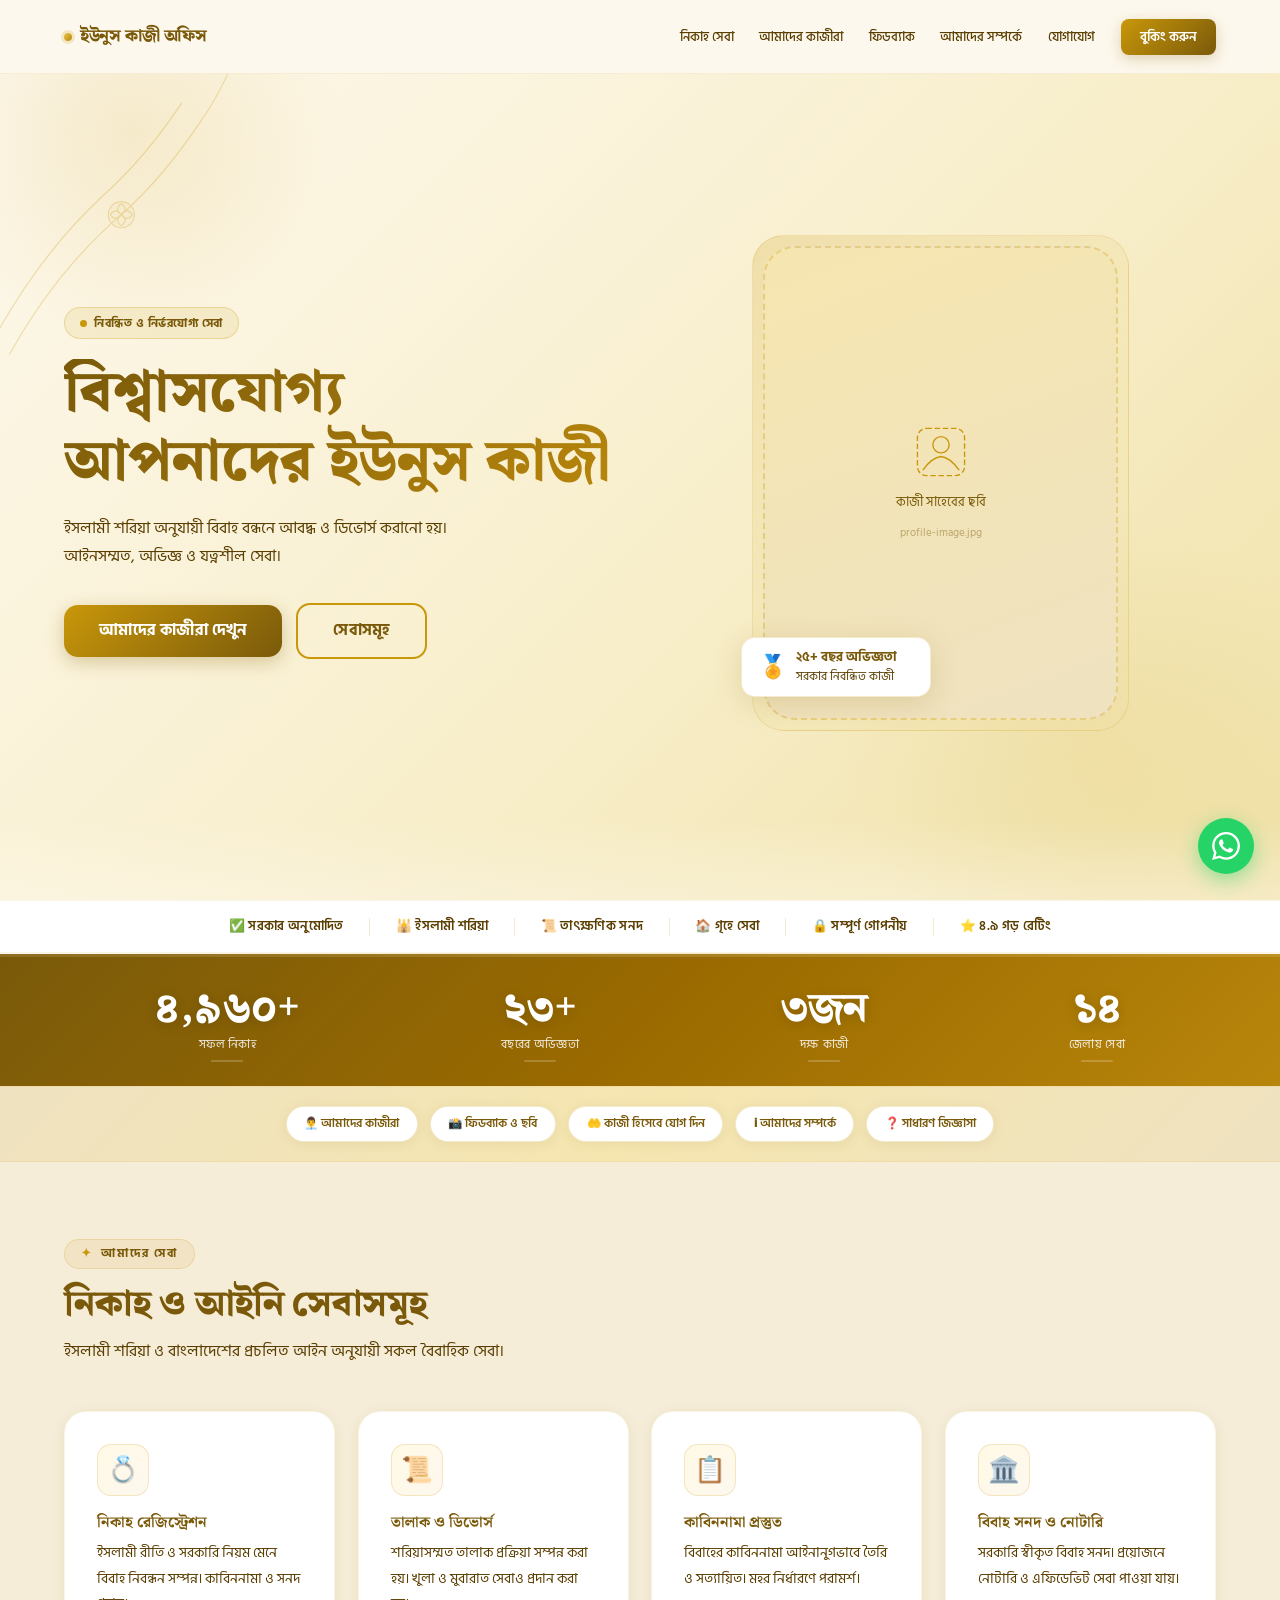
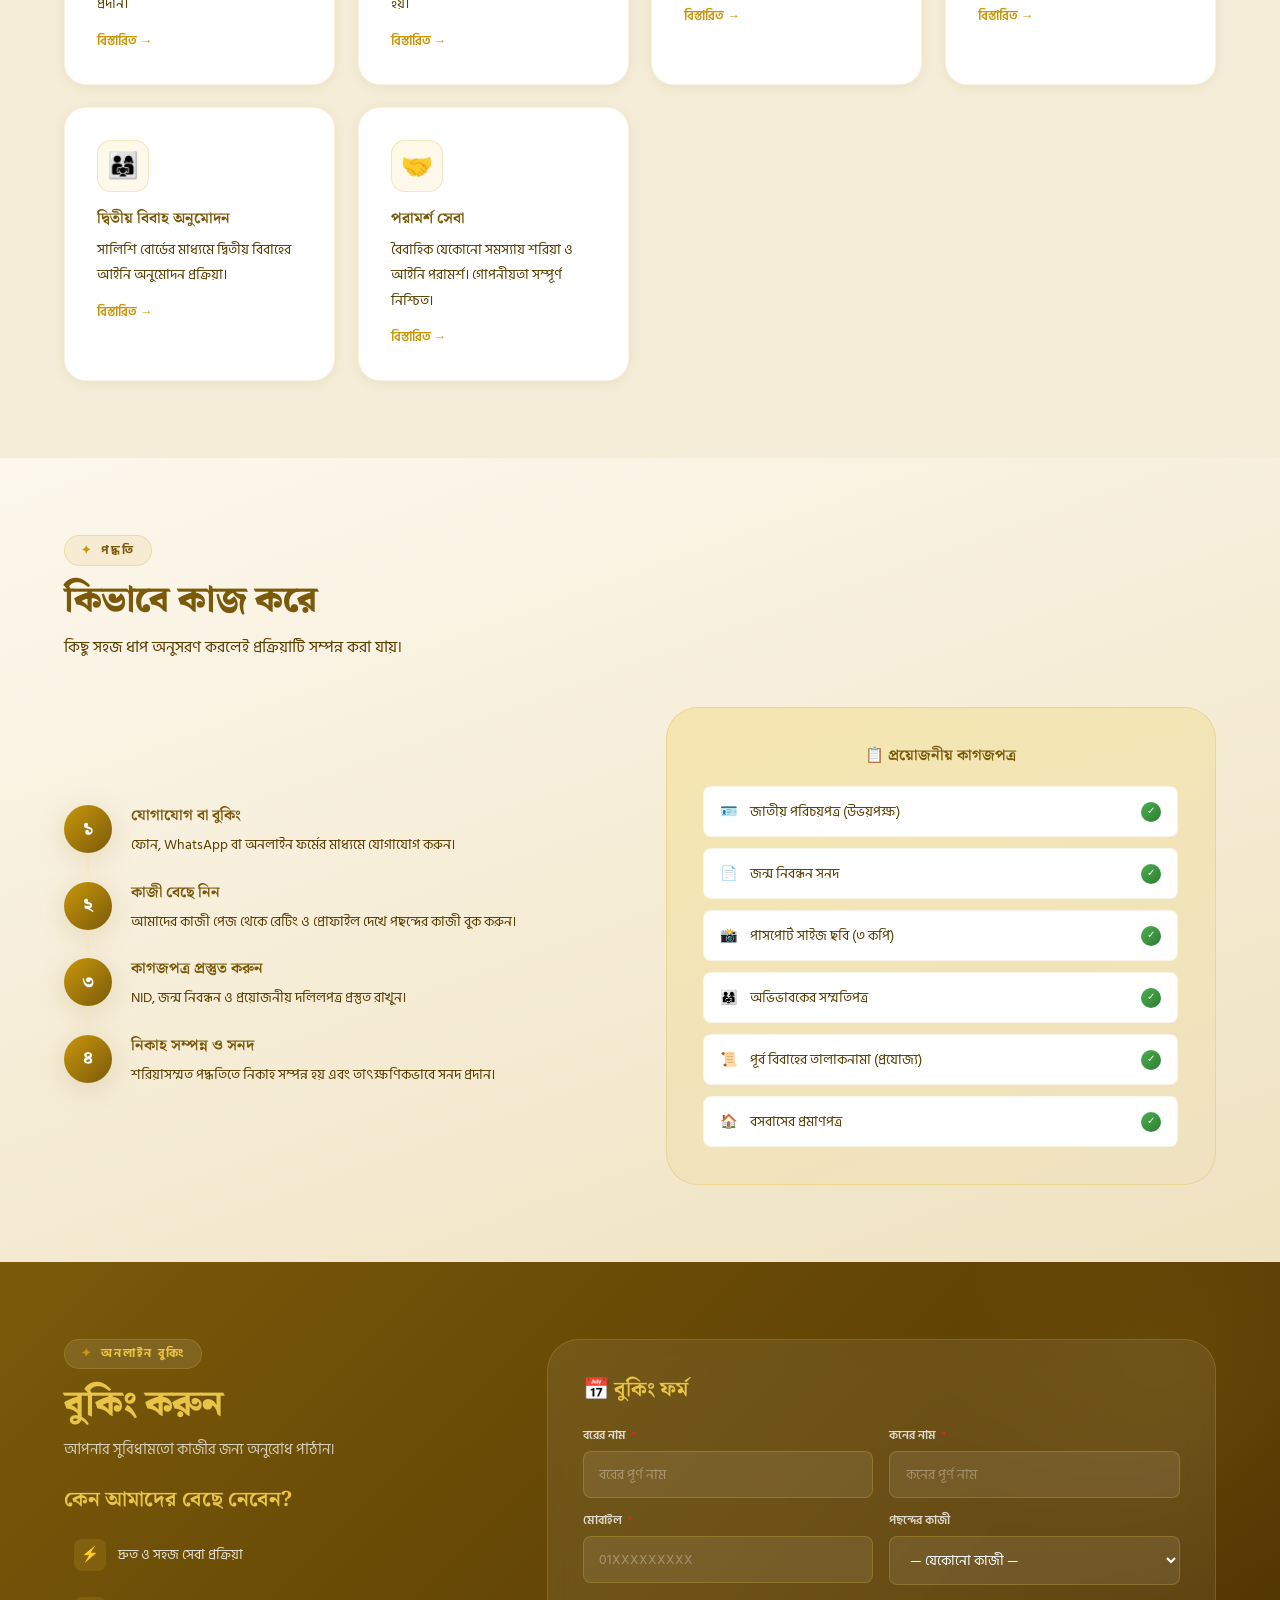
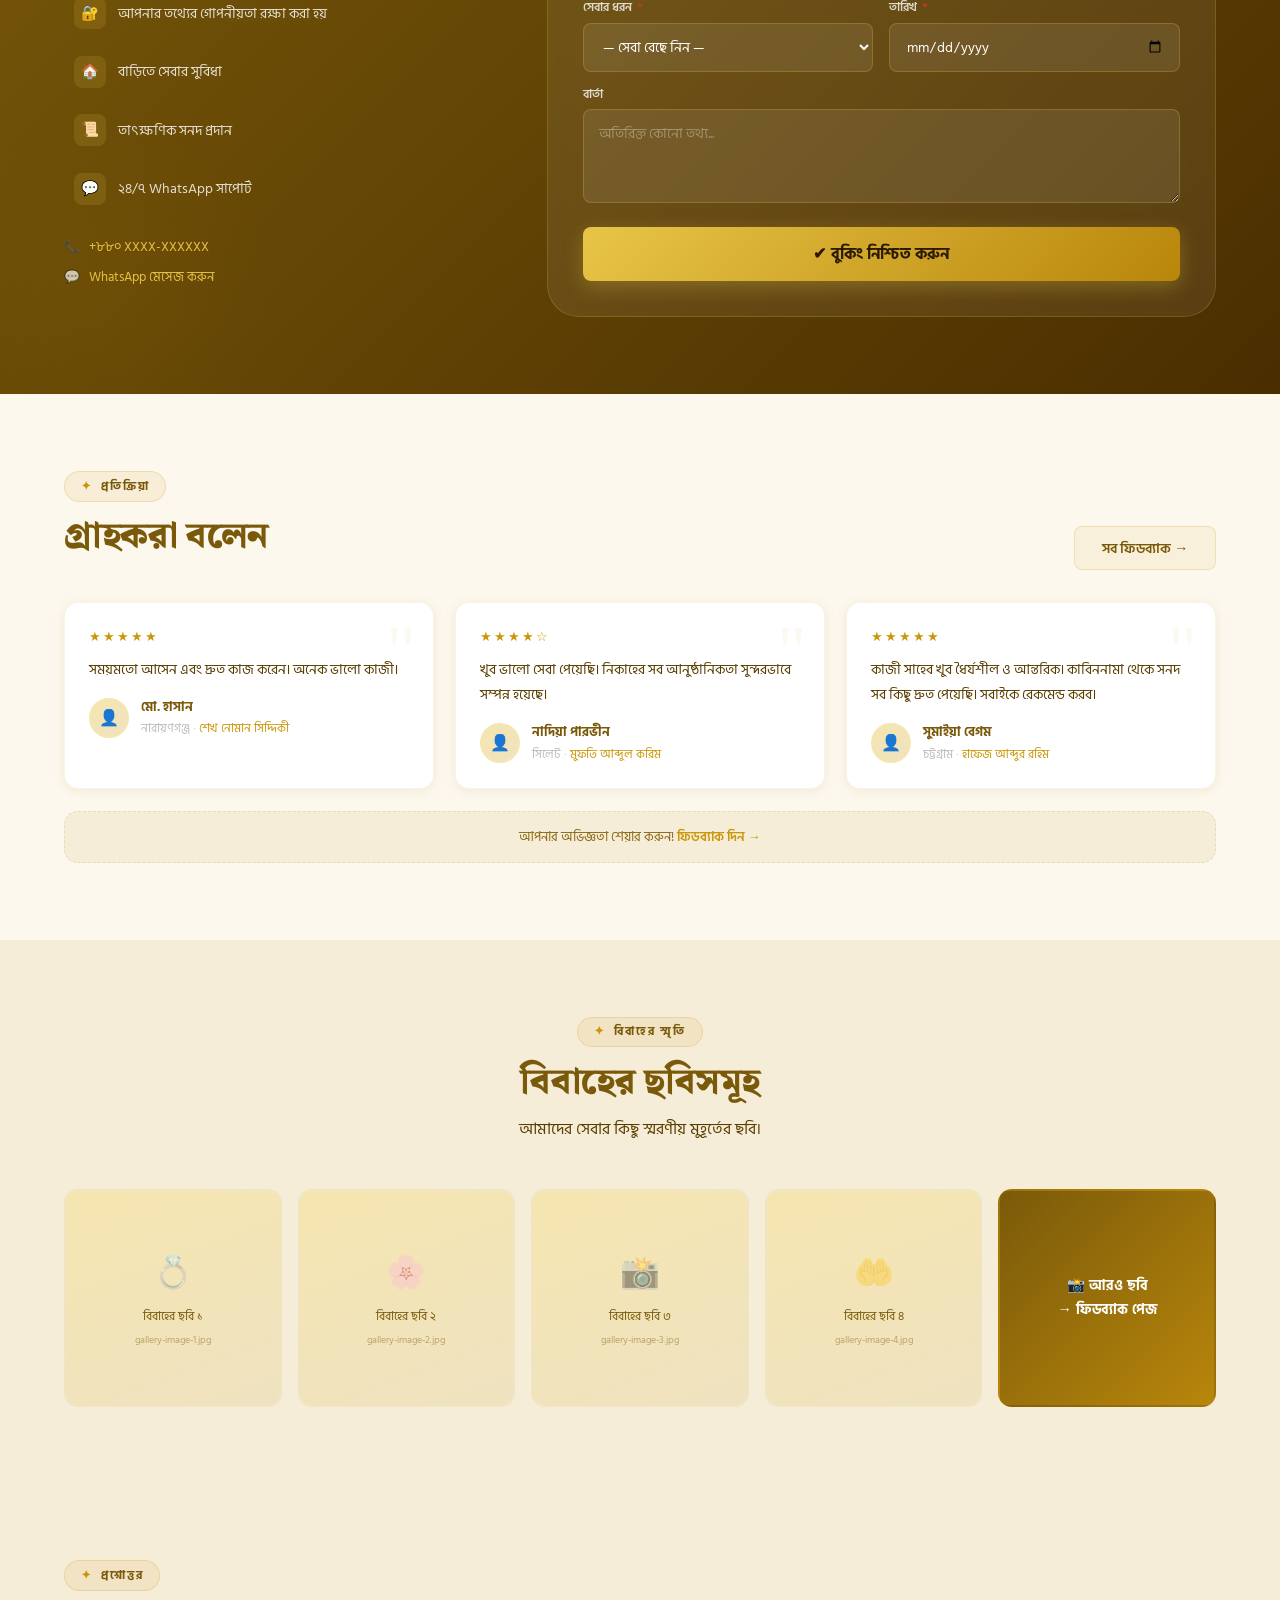
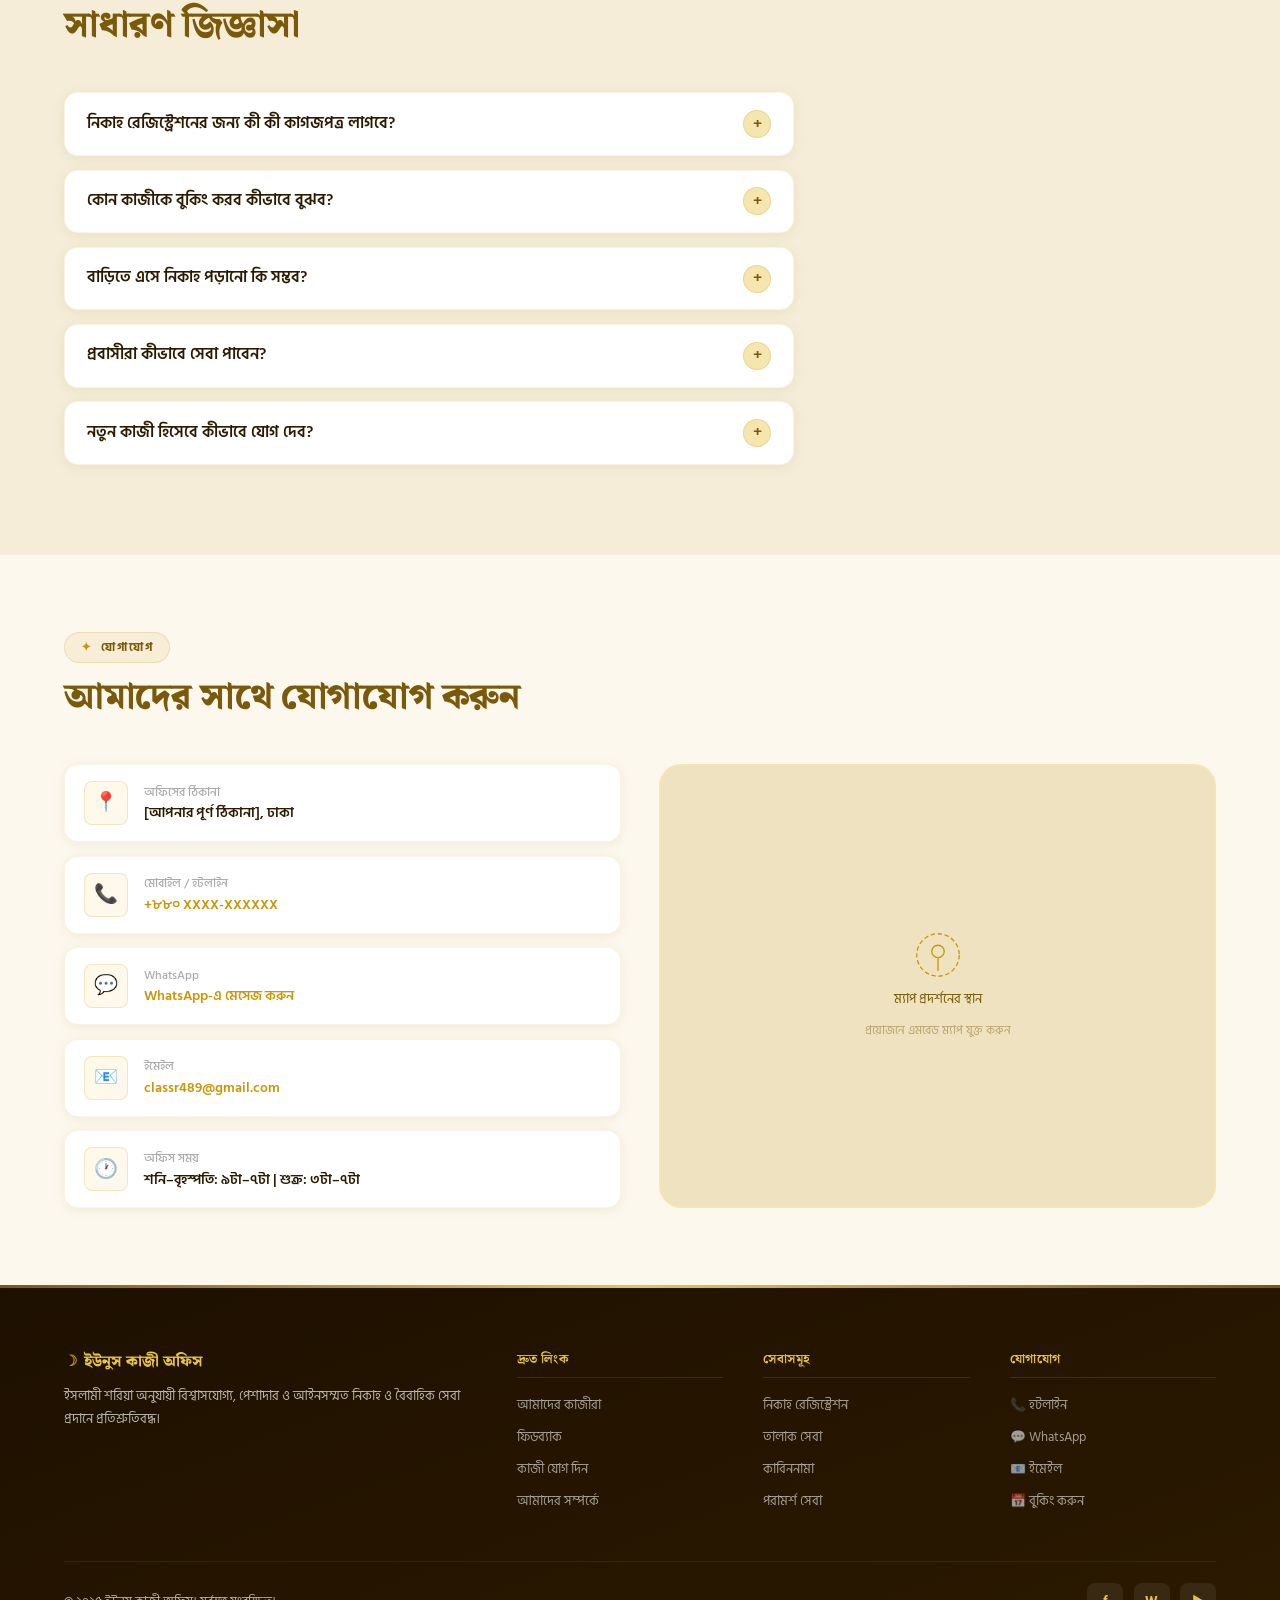
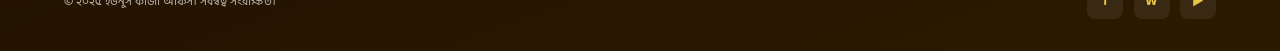
==== index.html @ fe8b068a "Update index.html" ====
<!DOCTYPE html>
<html lang="bn">
<head>
<meta charset="UTF-8"><meta name="viewport" content="width=device-width,initial-scale=1.0">
<meta name="description" content="ইউনুস কাজী অফিস — ইসলামী শরিয়া অনুযায়ী বিশ্বস্ত ও পেশাদার নিকাহ ও বৈবাহিক সেবা।">
<meta name="theme-color" content="#C9970A">
<meta property="og:title" content="ইউনুস কাজী অফিস">
<meta property="og:description" content="ইসলামী শরিয়া অনুযায়ী বিশ্বস্ত ও পেশাদার নিকাহ ও বৈবাহিক সেবা।">
<title>ইউনুস কাজী অফিস</title>
<link rel="preconnect" href="https://fonts.googleapis.com">
<link rel="preconnect" href="https://fonts.gstatic.com" crossorigin>
<link rel="stylesheet" href="style.css">
<link rel="stylesheet" href="css/index.css">
<link rel="stylesheet" href="css/service-detail.css">
  
<!-- EmailJS service -->
<script type="text/javascript" src="https://cdn.jsdelivr.net/npm/@emailjs/browser@4/dist/email.min.js"></script>
</head>
<body>
<nav class="navbar" id="navbar">
  <a href="index.html" class="nav-brand"><div class="brand-dot"></div>ইউনুস কাজী অফিস</a>
  <ul class="nav-links">
    <li><a href="#nikah">নিকাহ সেবা</a></li>
    <li><a href="kazis.html">আমাদের কাজীরা</a></li>
    <li><a href="feedback.html">ফিডব্যাক</a></li>
    <li><a href="about.html">আমাদের সম্পর্কে</a></li>
    <li><a href="#contact">যোগাযোগ</a></li>
    <li><a href="#booking" class="nav-book">বুকিং করুন</a></li>
  </ul>
  <button class="hamburger" id="hamburger"><span></span><span></span><span></span></button>
</nav>
<nav class="mobile-nav" id="mobileNav">
  <a href="#nikah" onclick="closeMobileNav()">নিকাহ সেবা</a>
  <a href="kazis.html" onclick="closeMobileNav()">আমাদের কাজীরা</a>
  <a href="feedback.html" onclick="closeMobileNav()">ফিডব্যাক</a>
  <a href="about.html" onclick="closeMobileNav()">আমাদের সম্পর্কে</a>
  <a href="#contact" onclick="closeMobileNav()">যোগাযোগ</a>
  <a href="join-kazi.html" onclick="closeMobileNav()" style="color:var(--gm);font-weight:600">✦ কাজী হিসেবে যোগ দিন</a>
  <a href="#booking" onclick="closeMobileNav()" style="color:var(--gd);font-weight:700">→ বুকিং করুন</a>
</nav>

<section id="hero">
  <div class="orb o1"></div><div class="orb o2"></div>
  <svg class="floral" viewBox="0 0 300 400" xmlns="http://www.w3.org/2000/svg">
    <g fill="none" stroke="#C9970A" stroke-width="1.2" opacity="0.7">
      <path d="M10,380 Q60,290 130,230 Q175,190 215,130 Q240,95 260,40"/>
      <path d="M-5,360 Q45,270 110,210 Q155,170 195,110"/>
      <circle cx="260" cy="40" r="22" fill="rgba(201,151,10,0.12)"/><circle cx="260" cy="40" r="13" fill="rgba(201,151,10,0.2)"/><circle cx="260" cy="40" r="5" fill="rgba(201,151,10,0.45)"/>
      <path d="M260,18 Q272,29 260,40 Q248,29 260,18"/><path d="M260,62 Q272,51 260,40 Q248,51 260,62"/>
      <path d="M238,40 Q249,28 260,40 Q249,52 238,40"/><path d="M282,40 Q271,28 260,40 Q271,52 282,40"/>
      <circle cx="130" cy="230" r="14" fill="rgba(201,151,10,0.10)"/>
      <path d="M130,218 Q138,224 130,230 Q122,224 130,218"/><path d="M130,242 Q138,236 130,230 Q122,236 130,242"/>
      <path d="M118,230 Q124,222 130,230 Q124,238 118,230"/><path d="M142,230 Q136,222 130,230 Q136,238 142,230"/>
    </g>
  </svg>
  <div class="hcontent">
    <div class="hbadge"><span class="bdot"></span>নিবন্ধিত ও নির্ভরযোগ্য সেবা</div>
    <h1 class="htitle">বিশ্বাসযোগ্য<br>আপনাদের ইউনুস কাজী</h1>
    <p class="hsub">ইসলামী শরিয়া অনুযায়ী বিবাহ বন্ধনে আবদ্ধ ও ডিভোর্স করানো হয়। আইনসম্মত, অভিজ্ঞ ও যত্নশীল সেবা।</p>
    <div class="hbtns">
      <a href="kazis.html" class="btn btn-primary btn-lg">আমাদের কাজীরা দেখুন</a>
      <a href="#nikah" class="btn btn-outline btn-lg">সেবাসমূহ</a>
    </div>
  </div>
  <div class="hvisual">
    <div class="hframe">
      <!-- Profile image  -->
      <div class="hph">
        <svg width="58" height="58" viewBox="0 0 64 64" fill="none"><rect x="6" y="6" width="52" height="52" rx="10" stroke="#C9970A" stroke-width="1.5" stroke-dasharray="6 3"/><circle cx="32" cy="24" r="9" stroke="#C9970A" stroke-width="1.5"/><path d="M12 52 Q22 38 32 37 Q42 38 52 52" stroke="#C9970A" stroke-width="1.5" fill="none"/></svg>
        <span>কাজী সাহেবের ছবি</span><span style="font-size:.7rem;opacity:.45">profile-image.jpg</span>
      </div>
      <div class="hfloat"><span class="hfi">🏅</span><div class="hft"><strong>২৫+ বছর অভিজ্ঞতা</strong>সরকার নিবন্ধিত কাজী</div></div>
    </div>
  </div>
</section>

<div id="trust">
  <div class="ti">✅ সরকার অনুমোদিত</div><div class="tdiv"></div>
  <div class="ti">🕌 ইসলামী শরিয়া</div><div class="tdiv"></div>
  <div class="ti">📜 তাৎক্ষণিক সনদ</div><div class="tdiv"></div>
  <div class="ti">🏠 গৃহে সেবা</div><div class="tdiv"></div>
  <div class="ti">🔒 সম্পূর্ণ গোপনীয়</div><div class="tdiv"></div>
  <div class="ti">⭐ ৪.৯ গড় রেটিং</div>
</div>
<div class="sec-separator"></div>
<div class="stats-ribbon">
  <div class="stat-item"><div class="stat-num" data-count="5200" data-suffix="+">০</div><div class="stat-label">সফল নিকাহ</div></div>
  <div class="stat-item"><div class="stat-num" data-count="25" data-suffix="+">০</div><div class="stat-label">বছরের অভিজ্ঞতা</div></div>
  <div class="stat-item"><div class="stat-num" data-count="4" data-suffix="জন">০</div><div class="stat-label">দক্ষ কাজী</div></div>
  <div class="stat-item"><div class="stat-num" data-count="15" data-suffix="">০</div><div class="stat-label">জেলায় সেবা</div></div>
</div>
<div class="ql-banner">
  <a href="kazis.html" class="ql-btn">👨‍💼 আমাদের কাজীরা</a>
  <a href="feedback.html" class="ql-btn">📸 ফিডব্যাক ও ছবি</a>
  <a href="join-kazi.html" class="ql-btn">🤲 কাজী হিসেবে যোগ দিন</a>
  <a href="about.html" class="ql-btn">ℹ আমাদের সম্পর্কে</a>
  <a href="#faq" class="ql-btn">❓ সাধারণ জিজ্ঞাসা</a>
</div>

<section id="nikah" class="section-pad section-transition-top">
  <div class="sec-hdr"><div class="tag">আমাদের সেবা</div><h2 class="sec-title">নিকাহ ও আইনি সেবাসমূহ</h2><p class="sec-desc">ইসলামী শরিয়া ও বাংলাদেশের প্রচলিত আইন অনুযায়ী সকল বৈবাহিক সেবা।</p></div>
  <div class="svgrid">
    <div class="svcard reveal"><div class="svic">💍</div><h3>নিকাহ রেজিস্ট্রেশন</h3><p>ইসলামী রীতি ও সরকারি নিয়ম মেনে বিবাহ নিবন্ধন সম্পন্ন। কাবিননামা ও সনদ প্রদান।</p><span class="svlnk">বিস্তারিত →</span></div>
    <div class="svcard reveal"><div class="svic">📜</div><h3>তালাক ও ডিভোর্স</h3><p>শরিয়াসম্মত তালাক প্রক্রিয়া সম্পন্ন করা হয়। খুলা ও মুবারাত সেবাও প্রদান করা হয়।</p><span class="svlnk">বিস্তারিত →</span></div>
    <div class="svcard reveal"><div class="svic">📋</div><h3>কাবিননামা প্রস্তুত</h3><p>বিবাহের কাবিননামা আইনানুগভাবে তৈরি ও সত্যায়িত। মহর নির্ধারণে পরামর্শ।</p><span class="svlnk">বিস্তারিত →</span></div>
    <div class="svcard reveal"><div class="svic">🏛️</div><h3>বিবাহ সনদ ও নোটারি</h3><p>সরকারি স্বীকৃত বিবাহ সনদ। প্রয়োজনে নোটারি ও এফিডেভিট সেবা পাওয়া যায়।</p><span class="svlnk">বিস্তারিত →</span></div>
    <div class="svcard reveal"><div class="svic">👨‍👩‍👧</div><h3>দ্বিতীয় বিবাহ অনুমোদন</h3><p>সালিশি বোর্ডের মাধ্যমে দ্বিতীয় বিবাহের আইনি অনুমোদন প্রক্রিয়া।</p><span class="svlnk">বিস্তারিত →</span></div>
    <div class="svcard reveal"><div class="svic">🤝</div><h3>পরামর্শ সেবা</h3><p>বৈবাহিক যেকোনো সমস্যায় শরিয়া ও আইনি পরামর্শ। গোপনীয়তা সম্পূর্ণ নিশ্চিত।</p><span class="svlnk">বিস্তারিত →</span></div>
  </div>
</section>

<section id="how" class="section-pad">
  <div class="sec-hdr"><div class="tag">পদ্ধতি</div><h2 class="sec-title">কিভাবে কাজ করে</h2><p class="sec-desc">কিছু সহজ ধাপ অনুসরণ করলেই প্রক্রিয়াটি সম্পন্ন করা যায়।</p></div>
  <div class="howlay">
    <div class="stepslist">
      <div class="step reveal"><div class="stepn">১</div><div class="stepb"><h3>যোগাযোগ বা বুকিং</h3><p>ফোন, WhatsApp বা অনলাইন ফর্মের মাধ্যমে যোগাযোগ করুন।</p></div></div>
      <div class="step reveal"><div class="stepn">২</div><div class="stepb"><h3>কাজী বেছে নিন</h3><p>আমাদের কাজী পেজ থেকে রেটিং ও প্রোফাইল দেখে পছন্দের কাজী বুক করুন।</p></div></div>
      <div class="step reveal"><div class="stepn">৩</div><div class="stepb"><h3>কাগজপত্র প্রস্তুত করুন</h3><p>NID, জন্ম নিবন্ধন ও প্রয়োজনীয় দলিলপত্র প্রস্তুত রাখুন।</p></div></div>
      <div class="step reveal"><div class="stepn">৪</div><div class="stepb"><h3>নিকাহ সম্পন্ন ও সনদ</h3><p>শরিয়াসম্মত পদ্ধতিতে নিকাহ সম্পন্ন হয় এবং তাৎক্ষণিকভাবে সনদ প্রদান।</p></div></div>
    </div>
    <div class="docsbox reveal">
      <h4>📋 প্রয়োজনীয় কাগজপত্র</h4>
      <div class="doclist">
        <div class="docrow"><span>🪪</span>জাতীয় পরিচয়পত্র (উভয়পক্ষ)<div class="dchk">✓</div></div>
        <div class="docrow"><span>📄</span>জন্ম নিবন্ধন সনদ<div class="dchk">✓</div></div>
        <div class="docrow"><span>📸</span>পাসপোর্ট সাইজ ছবি (৩ কপি)<div class="dchk">✓</div></div>
        <div class="docrow"><span>👨‍👩‍👧</span>অভিভাবকের সম্মতিপত্র<div class="dchk">✓</div></div>
        <div class="docrow"><span>📜</span>পূর্ব বিবাহের তালাকনামা (প্রযোজ্য)<div class="dchk">✓</div></div>
        <div class="docrow"><span>🏠</span>বসবাসের প্রমাণপত্র<div class="dchk">✓</div></div>
      </div>
    </div>
  </div>
</section>

<section id="booking" class="section-pad">
  <div class="bklay">
    <div class="bkinfo">
      <div class="tag">অনলাইন বুকিং</div>
      <h2 class="sec-title" style="color:var(--gl)">বুকিং করুন</h2>
      <p style="color:rgba(255,255,255,.7);margin-bottom:1.4rem;font-size:.94rem">আপনার সুবিধামতো কাজীর জন্য অনুরোধ পাঠান।</p>
      <h3>কেন আমাদের বেছে নেবেন?</h3>
      <div class="perklist">
        <div class="perk"><div class="peric">⚡</div>দ্রুত ও সহজ সেবা প্রক্রিয়া</div>
        <div class="perk"><div class="peric">🔐</div>আপনার তথ্যের গোপনীয়তা রক্ষা করা হয়</div>
        <div class="perk"><div class="peric">🏠</div>বাড়িতে সেবার সুবিধা</div>
        <div class="perk"><div class="peric">📜</div>তাৎক্ষণিক সনদ প্রদান</div>
        <div class="perk"><div class="peric">💬</div>২৪/৭ WhatsApp সাপোর্ট</div>
      </div>
      <div class="qclist">
        <div class="qc">📞 <a href="tel:+880XXXXXXXXXX">+৮৮০ XXXX-XXXXXX</a></div>
        <div class="qc">💬 <a href="https://wa.me/880XXXXXXXXXX" target="_blank">WhatsApp মেসেজ করুন</a></div>
      </div>
    </div>
    <div class="bkcard form-dark">
      <h3>📅 বুকিং ফর্ম</h3>
      <div class="fgrid">
        <div class="form-field"><label>বরের নাম <span class="req">*</span></label><input id="hGroom" type="text" placeholder="বরের পূর্ণ নাম"></div>
        <div class="form-field"><label>কনের নাম <span class="req">*</span></label><input id="hBride" type="text" placeholder="কনের পূর্ণ নাম"></div>
        <div class="form-field"><label>মোবাইল <span class="req">*</span></label><input id="hPhone" type="tel" placeholder="01XXXXXXXXX"></div>
        <div class="form-field"><label>পছন্দের কাজী</label>
          <select id="hKazi"><option value="">— যেকোনো কাজী —</option></select></div>
        <div class="form-field"><label>সেবার ধরন <span class="req">*</span></label>
          <select id="hService"><option value="">— সেবা বেছে নিন —</option>
            <option>নিকাহ রেজিস্ট্রেশন</option><option>তালাক সেবা</option>
            <option>কাবিননামা</option><option>বিবাহ সনদ</option><option>পরামর্শ সেবা</option></select></div>
        <div class="form-field"><label>তারিখ <span class="req">*</span></label><input id="hDate" type="date"></div>
        <div class="form-field full"><label>বার্তা</label><textarea id="hNote" rows="2" placeholder="অতিরিক্ত কোনো তথ্য..."></textarea></div>
      </div>
      <button class="bksub" onclick="submitHomeBooking()">✔ বুকিং নিশ্চিত করুন</button>
    </div>
  </div>
</section>

<section id="reviews" class="section-pad">
  <div class="revhdr">
    <div><div class="tag">প্রতিক্রিয়া</div><h2 class="sec-title">গ্রাহকরা বলেন</h2></div>
    <a href="feedback.html" class="btn btn-ghost">সব ফিডব্যাক →</a>
  </div>
  <div class="revgrid" id="homeRevGrid"></div>
  <div class="revnote">আপনার অভিজ্ঞতা শেয়ার করুন! <a href="feedback.html" style="color:var(--gr);font-weight:600">ফিডব্যাক দিন →</a></div>
</section>

<section id="gallery" class="section-pad">
  <div class="sec-hdr center"><div class="tag">বিবাহের স্মৃতি</div><h2 class="sec-title">বিবাহের ছবিসমূহ</h2><p class="sec-desc" style="margin:0 auto">আমাদের সেবার কিছু স্মরণীয় মুহূর্তের ছবি।</p></div>
  <div class="galgrid">
    <!-- Gallery items -->
    <div class="galitem reveal"><div class="galph"><div style="font-size:2rem;opacity:.4">💍</div>বিবাহের ছবি ১<br><small style="opacity:.45">gallery-image-1.jpg</small></div><div class="galov">🔍</div></div>
    <div class="galitem reveal"><div class="galph"><div style="font-size:2rem;opacity:.4">🌸</div>বিবাহের ছবি ২<br><small style="opacity:.45">gallery-image-2.jpg</small></div><div class="galov">🔍</div></div>
    <div class="galitem reveal"><div class="galph"><div style="font-size:2rem;opacity:.4">📸</div>বিবাহের ছবি ৩<br><small style="opacity:.45">gallery-image-3.jpg</small></div><div class="galov">🔍</div></div>
    <div class="galitem reveal"><div class="galph"><div style="font-size:2rem;opacity:.4">🤲</div>বিবাহের ছবি ৪<br><small style="opacity:.45">gallery-image-4.jpg</small></div><div class="galov">🔍</div></div>
    <div class="galitem" style="display:flex;align-items:center;justify-content:center;background:linear-gradient(135deg,var(--gd),var(--gm))"><a href="feedback.html" style="color:#fff;text-align:center;font-weight:700;font-size:.9rem;padding:1rem">📸 আরও ছবি<br>→ ফিডব্যাক পেজ</a></div>
  </div>
</section>

<section id="faq" class="section-pad" style="background:var(--cd)">
  <div class="sec-hdr"><div class="tag">প্রশ্নোত্তর</div><h2 class="sec-title">সাধারণ জিজ্ঞাসা</h2></div>
  <div style="max-width:730px">
    <div class="faq-item"><button class="faq-q" onclick="toggleFaq(this)">নিকাহ রেজিস্ট্রেশনের জন্য কী কী কাগজপত্র লাগবে?<div class="faq-icon">+</div></button><div class="faq-a">বর ও কনের জাতীয় পরিচয়পত্র, জন্ম নিবন্ধন সনদ, পাসপোর্ট সাইজ ছবি (৩ কপি), অভিভাবকের সম্মতিপত্র এবং প্রয়োজনে বিগত বিবাহের তালাকনামা।</div></div>
    <div class="faq-item"><button class="faq-q" onclick="toggleFaq(this)">কোন কাজীকে বুকিং করব কীভাবে বুঝব?<div class="faq-icon">+</div></button><div class="faq-a">আমাদের <a href="kazis.html" style="color:var(--gr)">কাজীদের পেজে</a> প্রতিটি কাজীর প্রোফাইল, রেটিং, অভিজ্ঞতা ও সময়সূচি দেখুন এবং পছন্দমতো বুক করুন।</div></div>
    <div class="faq-item"><button class="faq-q" onclick="toggleFaq(this)">বাড়িতে এসে নিকাহ পড়ানো কি সম্ভব?<div class="faq-icon">+</div></button><div class="faq-a">হ্যাঁ, বিশেষ ব্যবস্থায় বাড়ি, কমিউনিটি হল বা মসজিদে এসে নিকাহ সম্পন্ন করা হয়।</div></div>
    <div class="faq-item"><button class="faq-q" onclick="toggleFaq(this)">প্রবাসীরা কীভাবে সেবা পাবেন?<div class="faq-icon">+</div></button><div class="faq-a">প্রবাসীরা WhatsApp বা ভিডিও কলের মাধ্যমে যোগাযোগ করতে পারেন। পাওয়ার অব অ্যাটর্নি দিয়েও কার্যক্রম পরিচালনা সম্ভব।</div></div>
    <div class="faq-item"><button class="faq-q" onclick="toggleFaq(this)">নতুন কাজী হিসেবে কীভাবে যোগ দেব?<div class="faq-icon">+</div></button><div class="faq-a">আমাদের <a href="join-kazi.html" style="color:var(--gr)">কাজী যোগদান পেজে</a> গিয়ে আপনার CV ও প্রয়োজনীয় তথ্য জমা দিন।</div></div>
  </div>
</section>

<section id="contact" class="section-pad">
  <div class="sec-hdr"><div class="tag">যোগাযোগ</div><h2 class="sec-title">আমাদের সাথে যোগাযোগ করুন</h2></div>
  <div class="conlay">
    <div class="concards">
      <div class="concard reveal"><div class="conic">📍</div><div><div class="conlbl">অফিসের ঠিকানা</div><div class="conval">[আপনার পূর্ণ ঠিকানা], ঢাকা</div></div></div>
      <div class="concard reveal"><div class="conic">📞</div><div><div class="conlbl">মোবাইল / হটলাইন</div><div class="conval"><a href="tel:+880XXXXXXXXXX">+৮৮০ XXXX-XXXXXX</a></div></div></div>
      <div class="concard reveal"><div class="conic">💬</div><div><div class="conlbl">WhatsApp</div><div class="conval"><a href="https://wa.me/880XXXXXXXXXX" target="_blank">WhatsApp-এ মেসেজ করুন</a></div></div></div>
      <div class="concard reveal"><div class="conic">📧</div><div><div class="conlbl">ইমেইল</div><div class="conval"><a href="mailto:classr489@gmail.com">classr489@gmail.com</a></div></div></div>
      <div class="concard reveal"><div class="conic">🕐</div><div><div class="conlbl">অফিস সময়</div><div class="conval">শনি–বৃহস্পতি: ৯টা–৭টা | শুক্র: ৩টা–৭টা</div></div></div>
    </div>
    <div class="mapbox reveal" onclick="window.open('https://maps.google.com','_blank')">
      <svg width="46" height="46" viewBox="0 0 52 52" fill="none"><circle cx="26" cy="26" r="24" stroke="#C9970A" stroke-width="1.5" stroke-dasharray="5 3"/><circle cx="26" cy="22" r="7" stroke="#C9970A" stroke-width="1.5"/><path d="M26 29 L26 44" stroke="#C9970A" stroke-width="1.5"/></svg>
      ম্যাপ প্রদর্শনের স্থান<br><small style="opacity:.45;font-size:.73rem">প্রয়োজনে এমবেড ম্যাপ যুক্ত করুন</small>
    </div>
  </div>
</section>

<footer class="footer">
  <div class="footer-grid">
    <div><div class="footer-brand-name">ইউনুস কাজী অফিস</div><p class="footer-brand-desc">ইসলামী শরিয়া অনুযায়ী বিশ্বাসযোগ্য, পেশাদার ও আইনসম্মত নিকাহ ও বৈবাহিক সেবা প্রদানে প্রতিশ্রুতিবদ্ধ।</p></div>
    <div class="footer-col"><h4>দ্রুত লিংক</h4><ul><li><a href="kazis.html">আমাদের কাজীরা</a></li><li><a href="feedback.html">ফিডব্যাক</a></li><li><a href="join-kazi.html">কাজী যোগ দিন</a></li><li><a href="about.html">আমাদের সম্পর্কে</a></li></ul></div>
    <div class="footer-col"><h4>সেবাসমূহ</h4><ul><li><a href="#nikah">নিকাহ রেজিস্ট্রেশন</a></li><li><a href="#nikah">তালাক সেবা</a></li><li><a href="#nikah">কাবিননামা</a></li><li><a href="#nikah">পরামর্শ সেবা</a></li></ul></div>
    <div class="footer-col"><h4>যোগাযোগ</h4><ul><li><a href="tel:+880XXXXXXXXXX">📞 হটলাইন</a></li><li><a href="https://wa.me/880XXXXXXXXXX">💬 WhatsApp</a></li><li><a href="mailto:classr489@gmail.com">📧 ইমেইল</a></li><li><a href="#booking">📅 বুকিং করুন</a></li></ul></div>
  </div>
  <hr class="footer-hr">
  <div class="footer-bottom"><span>© ২০২৫ ইউনুস কাজী অফিস। সর্বস্বত্ব সংরক্ষিত।</span><div class="footer-socials"><a href="#">f</a><a href="https://wa.me/880XXXXXXXXXX">W</a><a href="#">▶</a></div></div>
</footer>

<script src="data/kazis.js"></script>
<script src="script.js"></script>
<script src="js/index.js"></script>
<script>emailjs.init({publicKey:'off2fO4OdEsS111Xk'});</script>
<script src="js/service-detail.js"></script>
</body>
</html>
---- style.css ----
/* ================================================================
   ইউনুস কাজী অফিস — MASTER STYLESHEET v4.0
   Gold & Cream Islamic Elegance — Professionally Refined
   ================================================================ */
@import url('https://fonts.googleapis.com/css2?family=Hind+Siliguri:wght@300;400;500;600;700&family=Noto+Serif+Bengali:wght@400;600;700;900&display=swap');

/* ── DESIGN TOKENS ── */
:root {
  /* Brand Colors */
  --gd:   #7A5A0A;
  --gm:   #B8860B;
  --gr:   #C9970A;
  --gl:   #E8C547;
  --gp:   #F5E6B0;
  --gs:   #FFF9E6;
  --cr:   #FDF8EE;
  --cd:   #F5EDD8;
  --cde:  #EFE2C0;
  --wh:   #FFFFFF;
  --dk:   #1E1000;
  --dk2:  #2C1A00;
  --td:   #2C1A00;
  --tm:   #5A3E00;
  --ts:   #8B6914;
  --bo:   rgba(201,151,10,.20);
  --bol:  rgba(201,151,10,.10);
  --sh1:  0 2px 12px rgba(139,105,20,.10);
  --sh2:  0 6px 28px rgba(139,105,20,.18);
  --sh3:  0 14px 50px rgba(139,105,20,.28);

  /* Border Radii */
  --r1:   8px;
  --r2:   14px;
  --r3:   22px;
  --r4:   32px;

  /* Nav */
  --nh:   74px;

  /* Transitions */
  --tr:   .3s cubic-bezier(.4,0,.2,1);

  /* ── TYPOGRAPHY SCALE (fluid, consistent) ──
     Uses clamp() so sizes smoothly interpolate
     between mobile (360px) and wide (1400px) */

  /* Display / Hero */
  --fs-hero:    clamp(2.1rem, 5vw + 0.5rem, 3.6rem);  /* ~34-58px */
  --fs-h1:      clamp(1.75rem, 3.5vw + 0.4rem, 2.8rem); /* ~28-45px */
  --fs-h2:      clamp(1.45rem, 2.6vw + 0.3rem, 2.25rem); /* ~23-36px */
  --fs-h3:      clamp(1.1rem, 1.4vw + 0.2rem, 1.35rem);  /* ~18-22px */
  --fs-h4:      clamp(0.95rem, 0.9vw + 0.15rem, 1.1rem); /* ~15-18px */

  /* Body */
  --fs-body-lg: clamp(0.98rem, 0.5vw + 0.15rem, 1.05rem); /* ~16-17px */
  --fs-body:    clamp(0.88rem, 0.4vw + 0.1rem,  0.95rem);  /* ~14-15px */
  --fs-sm:      clamp(0.8rem,  0.3vw + 0.08rem, 0.875rem); /* ~13-14px */
  --fs-xs:      clamp(0.72rem, 0.2vw + 0.05rem, 0.8rem);   /* ~11-13px */

  /* Line Heights */
  --lh-tight:   1.2;
  --lh-snug:    1.45;
  --lh-normal:  1.65;
  --lh-relaxed: 1.8;
  --lh-loose:   1.95;

  /* Spacing Scale */
  --sp-1: 0.25rem;
  --sp-2: 0.5rem;
  --sp-3: 0.75rem;
  --sp-4: 1rem;
  --sp-5: 1.25rem;
  --sp-6: 1.5rem;
  --sp-8: 2rem;
  --sp-10: 2.5rem;
  --sp-12: 3rem;
  --sp-16: 4rem;
  --sp-20: 5rem;

  /* Section padding — fluid */
  --section-pad-v: clamp(3rem, 6vw, 5.5rem);
  --section-pad-h: clamp(1.25rem, 5%, 7rem);
}

/* ── RESET ── */
*, *::before, *::after { margin: 0; padding: 0; box-sizing: border-box; }
html { scroll-behavior: smooth; font-size: 16px; }
body {
  font-family: 'Hind Siliguri', sans-serif;
  background: var(--cr);
  color: var(--td);
  overflow-x: hidden;
  line-height: var(--lh-normal);
  font-size: var(--fs-body);
  -webkit-font-smoothing: antialiased;
  -moz-osx-font-smoothing: grayscale;
  text-rendering: optimizeLegibility;
}
img { max-width: 100%; height: auto; display: block; }
a { text-decoration: none; color: inherit; }
ul { list-style: none; }
button { cursor: pointer; font-family: inherit; border: none; background: none; }
input, select, textarea { font-family: inherit; font-size: var(--fs-body); }

/* ── SCROLLBAR ── */
::-webkit-scrollbar { width: 6px; }
::-webkit-scrollbar-track { background: var(--cr); }
::-webkit-scrollbar-thumb { background: linear-gradient(180deg, var(--gr), var(--gd)); border-radius: 6px; }
::selection { background: rgba(201,151,10,.22); color: var(--gd); }

/* ── UTILITIES ── */
.section-pad {
  padding: var(--section-pad-v) var(--section-pad-h);
}
.center { text-align: center; }

/* ── TAG PILL ── */
.tag {
  display: inline-flex;
  align-items: center;
  gap: 0.4rem;
  background: rgba(201,151,10,.10);
  border: 1px solid var(--bo);
  color: var(--gd);
  font-size: var(--fs-xs);
  font-weight: 700;
  letter-spacing: 1.8px;
  text-transform: uppercase;
  padding: 0.3rem 1rem;
  border-radius: 50px;
  margin-bottom: 0.85rem;
}
.tag::before { content: '✦'; color: var(--gr); margin-right: 2px; }

/* ── SECTION HEADERS ── */
.sec-title {
  font-family: 'Noto Serif Bengali', serif;
  font-size: var(--fs-h2);
  font-weight: 900;
  color: var(--gd);
  line-height: var(--lh-tight);
  letter-spacing: -0.4px;
  margin-bottom: 0.75rem;
}
.sec-desc {
  font-size: var(--fs-body-lg);
  color: var(--tm);
  line-height: var(--lh-relaxed);
  max-width: 580px;
}
.sec-hdr { margin-bottom: 2.8rem; }
.sec-hdr.center .sec-desc { margin: 0 auto; }

/* ── BUTTONS ── */
.btn {
  display: inline-flex;
  align-items: center;
  gap: 0.45rem;
  padding: 0.72rem 1.65rem;
  border-radius: var(--r1);
  font-size: var(--fs-body);
  font-weight: 600;
  letter-spacing: 0.2px;
  line-height: 1.35;
  transition: transform var(--tr), box-shadow var(--tr), background var(--tr);
  cursor: pointer;
  position: relative;
  overflow: hidden;
  white-space: nowrap;
}
.btn::after {
  content: '';
  position: absolute;
  inset: 0;
  background: linear-gradient(135deg, rgba(255,255,255,.18), transparent);
  opacity: 0;
  transition: opacity var(--tr);
}
.btn:hover::after { opacity: 1; }

.btn-primary {
  background: linear-gradient(135deg, var(--gr), var(--gd));
  color: #fff;
  box-shadow: 0 5px 18px rgba(139,105,20,.32);
}
.btn-primary:hover { transform: translateY(-3px); box-shadow: 0 10px 26px rgba(139,105,20,.42); }

.btn-outline {
  background: transparent;
  color: var(--gd);
  border: 2px solid var(--gr);
}
.btn-outline:hover { background: var(--gr); color: #fff; }

.btn-ghost {
  background: rgba(201,151,10,.08);
  color: var(--gd);
  border: 1px solid var(--bo);
}
.btn-ghost:hover { background: rgba(201,151,10,.16); }

.btn-inv {
  background: linear-gradient(135deg, var(--gl), var(--gm));
  color: var(--td);
  font-weight: 700;
}
.btn-inv:hover { transform: translateY(-2px); box-shadow: 0 8px 22px rgba(232,197,71,.38); }

.btn-sm { padding: 0.45rem 1.05rem; font-size: var(--fs-xs); }
.btn-lg {
  padding: 0.95rem 2.2rem;
  font-size: var(--fs-body-lg);
  border-radius: var(--r2);
  font-weight: 700;
}

/* ── NAVBAR ── */
.navbar {
  position: fixed;
  top: 0; left: 0; right: 0;
  z-index: 1000;
  height: var(--nh);
  background: rgba(253,248,238,.97);
  backdrop-filter: blur(16px);
  border-bottom: 1px solid rgba(201,151,10,.12);
  display: flex;
  align-items: center;
  justify-content: space-between;
  padding: 0 var(--section-pad-h);
  transition: box-shadow var(--tr), background var(--tr);
}
.navbar.scrolled {
  background: rgba(253,248,238,.99);
  box-shadow: 0 4px 32px rgba(139,105,20,.14);
}
.nav-brand {
  font-family: 'Noto Serif Bengali', serif;
  font-size: clamp(1rem, 1.2vw + 0.1rem, 1.2rem);
  font-weight: 900;
  color: var(--gd);
  display: flex;
  align-items: center;
  gap: 0.5rem;
  letter-spacing: -0.3px;
  transition: opacity var(--tr);
  flex-shrink: 0;
}
.nav-brand:hover { opacity: 0.82; }
.brand-dot {
  width: 8px; height: 8px;
  border-radius: 50%;
  background: linear-gradient(135deg, var(--gl), var(--gm));
  box-shadow: 0 0 0 3px rgba(201,151,10,.18);
  flex-shrink: 0;
  transition: transform var(--tr);
}
.nav-brand:hover .brand-dot { transform: scale(1.25) rotate(45deg); }

.nav-links {
  display: flex;
  align-items: center;
  gap: clamp(1rem, 2vw, 1.8rem);
}
.nav-links a {
  font-size: clamp(0.8rem, 0.7vw + 0.1rem, 0.9rem);
  font-weight: 500;
  color: var(--tm);
  position: relative;
  padding-bottom: 3px;
  white-space: nowrap;
  transition: color var(--tr);
}
.nav-links a::after {
  content: '';
  position: absolute;
  bottom: 0; left: 0;
  width: 0; height: 2px;
  background: linear-gradient(90deg, var(--gr), var(--gl));
  transition: width var(--tr);
  border-radius: 2px;
}
.nav-links a:hover,
.nav-links a.active { color: var(--gd); }
.nav-links a:hover::after,
.nav-links a.active::after { width: 100%; }

.nav-book {
  background: linear-gradient(135deg, var(--gr), var(--gd)) !important;
  color: #fff !important;
  padding: 0.48rem 1.2rem !important;
  border-radius: var(--r1) !important;
  font-weight: 600 !important;
  box-shadow: 0 4px 14px rgba(139,105,20,.28) !important;
}
.nav-book:hover { transform: translateY(-2px); box-shadow: 0 8px 20px rgba(139,105,20,.42) !important; }
.nav-book::after { display: none !important; }

.hamburger {
  display: none;
  flex-direction: column;
  gap: 5px;
  width: 36px; height: 36px;
  align-items: center;
  justify-content: center;
}
.hamburger span {
  width: 24px; height: 2px;
  background: var(--gd);
  border-radius: 2px;
  transition: all var(--tr);
}
.hamburger.open span:nth-child(1) { transform: translateY(7px) rotate(45deg); }
.hamburger.open span:nth-child(2) { opacity: 0; transform: scaleX(0); }
.hamburger.open span:nth-child(3) { transform: translateY(-7px) rotate(-45deg); }

.mobile-nav {
  position: fixed;
  top: var(--nh); left: 0; right: 0;
  background: var(--cr);
  z-index: 999;
  padding: 1rem 5% 1.5rem;
  border-bottom: 2px solid var(--gp);
  box-shadow: 0 12px 40px rgba(139,105,20,.10);
  display: flex;
  flex-direction: column;
  gap: 0.15rem;
  transform: translateY(-14px);
  opacity: 0;
  pointer-events: none;
  transition: all var(--tr);
}
.mobile-nav.open { transform: translateY(0); opacity: 1; pointer-events: all; }
.mobile-nav a {
  font-size: var(--fs-body-lg);
  font-weight: 500;
  color: var(--tm);
  padding: 0.6rem 0;
  border-bottom: 1px solid var(--gp);
  transition: color var(--tr), padding-left var(--tr);
}
.mobile-nav a:last-child { border-bottom: none; }
.mobile-nav a:hover { color: var(--gd); padding-left: 6px; }

/* ── PAGE HERO (inner pages) ── */
.page-hero {
  background-image: linear-gradient(135deg, rgba(122,90,10,.97) 0%, rgba(61,34,0,.98) 60%, rgba(42,21,0,.99) 100%);
  padding: calc(var(--nh) + clamp(2.5rem, 5vw, 4rem)) var(--section-pad-h) clamp(2.5rem, 5vw, 4rem);
  text-align: center;
  position: relative;
  overflow: hidden;
}
.page-hero::before {
  content: '';
  position: absolute; inset: 0;
  background:
    radial-gradient(ellipse at 30% 50%, rgba(232,197,71,.12), transparent 60%),
    radial-gradient(ellipse at 70% 50%, rgba(201,151,10,.08), transparent 60%);
}
.page-hero::after {
  content: '';
  position: absolute; bottom: 0; left: 0; right: 0;
  height: 1px;
  background: linear-gradient(90deg, transparent, rgba(232,197,71,.3), transparent);
}
.page-hero .geo-pattern {
  position: absolute; inset: 0; z-index: 1; opacity: .045;
  background-image:
    repeating-linear-gradient(60deg, transparent, transparent 28px, rgba(232,197,71,1) 28px, rgba(232,197,71,1) 29px),
    repeating-linear-gradient(-60deg, transparent, transparent 28px, rgba(232,197,71,1) 28px, rgba(232,197,71,1) 29px),
    repeating-linear-gradient(0deg, transparent, transparent 28px, rgba(232,197,71,1) 28px, rgba(232,197,71,1) 29px);
  pointer-events: none;
}
.page-hero > * { position: relative; z-index: 2; }

.breadcrumb {
  display: flex;
  align-items: center;
  justify-content: center;
  gap: 0.5rem;
  margin-bottom: 1.2rem;
  font-size: var(--fs-xs);
  color: rgba(255,255,255,.52);
}
.breadcrumb a { color: var(--gl); }
.breadcrumb span.sep { color: rgba(255,255,255,.3); }

.page-hero h1 {
  font-family: 'Noto Serif Bengali', serif;
  font-size: var(--fs-h1);
  font-weight: 900;
  color: var(--gl);
  margin-bottom: 0.75rem;
  text-shadow: 0 2px 20px rgba(0,0,0,.15);
  line-height: var(--lh-tight);
}
.page-hero p {
  font-size: var(--fs-body-lg);
  color: rgba(255,255,255,.75);
  max-width: 540px;
  margin: 0 auto;
  line-height: var(--lh-relaxed);
}

/* ── STATS RIBBON ── */
.stats-ribbon {
  background: linear-gradient(135deg, var(--gd), var(--gm));
  padding: clamp(1.4rem, 2.5vw, 2rem) var(--section-pad-h);
  display: flex;
  justify-content: space-around;
  flex-wrap: wrap;
  gap: 1.2rem;
  position: relative;
  overflow: hidden;
  border-top: 3px solid rgba(255,255,255,.1);
}
.stats-ribbon::before {
  content: '';
  position: absolute; inset: 0;
  background: linear-gradient(135deg, var(--gd) 0%, #9A6A00 50%, var(--gm) 100%);
}
.stat-item {
  text-align: center;
  color: #fff;
  position: relative;
  z-index: 1;
  padding: 0 clamp(0.8rem, 2vw, 1.5rem);
}
.stat-num {
  font-family: 'Noto Serif Bengali', serif;
  font-size: clamp(1.8rem, 3.5vw, 2.6rem);
  font-weight: 900;
  line-height: 1;
  text-shadow: 0 2px 12px rgba(0,0,0,.15);
}
.stat-label {
  font-size: var(--fs-xs);
  opacity: .88;
  margin-top: 0.25rem;
  letter-spacing: 0.3px;
}
.stat-item::after {
  content: '';
  position: absolute;
  bottom: -8px; left: 50%;
  transform: translateX(-50%);
  width: 32px; height: 2px;
  background: rgba(255,255,255,.2);
  border-radius: 2px;
}

/* ── QUICK LINKS BANNER ── */
.ql-banner {
  background: linear-gradient(135deg, var(--cde) 0%, var(--gp) 50%, var(--cde) 100%);
  border-top: 1px solid var(--bol);
  border-bottom: 1px solid var(--bol);
  padding: 1.2rem var(--section-pad-h);
  display: flex;
  flex-wrap: wrap;
  gap: 0.75rem;
  justify-content: center;
}
.ql-btn {
  display: inline-flex;
  align-items: center;
  gap: 0.42rem;
  background: var(--wh);
  border: 1px solid var(--bo);
  border-radius: 50px;
  padding: 0.45rem 1.1rem;
  font-size: var(--fs-xs);
  font-weight: 600;
  color: var(--gd);
  box-shadow: var(--sh1);
  transition: all .25s cubic-bezier(.34,1.56,.64,1);
  white-space: nowrap;
}
.ql-btn:hover { background: var(--gr); color: #fff; border-color: var(--gr); transform: translateY(-3px) scale(1.04); }

/* ── FORM FIELDS ── */
.form-field { display: flex; flex-direction: column; gap: 0.4rem; }
.form-field label {
  font-size: var(--fs-xs);
  font-weight: 600;
  color: var(--tm);
  line-height: 1.3;
}
.form-field input,
.form-field select,
.form-field textarea {
  background: rgba(253,248,238,.85);
  border: 1.5px solid var(--bo);
  border-radius: var(--r1);
  padding: 0.7rem 0.95rem;
  font-size: var(--fs-body);
  color: var(--td);
  outline: none;
  transition: border-color var(--tr), background var(--tr), box-shadow var(--tr), transform var(--tr);
  width: 100%;
  line-height: var(--lh-normal);
}
.form-field input:focus,
.form-field select:focus,
.form-field textarea:focus {
  border-color: var(--gr);
  background: #fff;
  box-shadow: 0 0 0 3px rgba(201,151,10,.12), 0 4px 12px rgba(201,151,10,.08);
  transform: translateY(-1px);
}
.form-field textarea { resize: vertical; min-height: 94px; }
.form-field input::placeholder,
.form-field textarea::placeholder { color: rgba(90,62,0,.32); }

/* Dark form variant */
.form-dark .form-field label { color: rgba(255,255,255,.78); }
.form-dark .form-field input,
.form-dark .form-field select,
.form-dark .form-field textarea {
  background: rgba(255,255,255,.08);
  border-color: rgba(232,197,71,.24);
  color: #fff;
}
.form-dark .form-field input::placeholder,
.form-dark .form-field textarea::placeholder { color: rgba(255,255,255,.33); }
.form-dark .form-field input:focus,
.form-dark .form-field select:focus,
.form-dark .form-field textarea:focus {
  border-color: var(--gl);
  background: rgba(255,255,255,.13);
  box-shadow: 0 0 0 3px rgba(232,197,71,.11);
}
.form-dark .form-field select option { background: #3A2200; color: #fff; }

.fgrid { display: grid; grid-template-columns: 1fr 1fr; gap: 1rem; }
.fgrid .full { grid-column: 1 / -1; }
.req { color: #c0392b; margin-left: 2px; }

/* ── OVERLAY / MODAL ── */
.overlay {
  position: fixed; inset: 0;
  z-index: 2000;
  background: rgba(44,26,0,.72);
  backdrop-filter: blur(4px);
  display: flex;
  align-items: center;
  justify-content: center;
  padding: 1.3rem;
  opacity: 0;
  pointer-events: none;
  transition: opacity var(--tr);
}
.overlay.open { opacity: 1; pointer-events: all; }
.modal {
  background: var(--cr);
  border-radius: var(--r4);
  padding: clamp(1.5rem, 4vw, 2.5rem);
  max-width: 500px;
  width: 100%;
  border: 1px solid var(--bo);
  box-shadow: 0 40px 100px rgba(44,26,0,.38);
  transform: scale(.95) translateY(12px);
  opacity: 0;
  transition: transform var(--tr), opacity var(--tr);
  position: relative;
  max-height: 90vh;
  overflow-y: auto;
}
.overlay.open .modal {
  animation: modalPop .35s cubic-bezier(.34,1.56,.64,1) both;
}
@keyframes modalPop {
  from { transform: scale(.9) translateY(20px); opacity: 0; }
  to   { transform: scale(1) translateY(0);     opacity: 1; }
}
.modal-close {
  position: absolute;
  top: 1rem; right: 1rem;
  width: 30px; height: 30px;
  border-radius: 50%;
  background: var(--gp);
  color: var(--gd);
  font-size: .95rem;
  display: flex;
  align-items: center;
  justify-content: center;
  transition: background var(--tr);
  cursor: pointer;
  border: none;
}
.modal-close:hover { background: var(--gl); }

/* ── STARS ── */
.stars { color: var(--gr); letter-spacing: 2px; font-size: var(--fs-sm); }

/* ── KAZI CARD ── */
.kazi-card {
  background: var(--wh);
  border-radius: var(--r3);
  border: 1px solid var(--bol);
  box-shadow: var(--sh1);
  overflow: hidden;
  transition: transform .35s cubic-bezier(.34,1.56,.64,1), box-shadow var(--tr);
}
.kazi-card:hover { transform: translateY(-10px) scale(1.01); box-shadow: var(--sh3); }
.kc-photo-wrap {
  width: 100%;
  aspect-ratio: 3/4;
  background: linear-gradient(160deg, var(--gp), var(--cde));
  overflow: hidden;
  display: flex;
  align-items: center;
  justify-content: center;
}
.kc-photo-wrap img {
  width: 100%; height: 100%;
  object-fit: cover;
  object-position: top;
  transition: transform .5s ease;
}
.kazi-card:hover .kc-photo-wrap img { transform: scale(1.04); }
.kc-photo-ph {
  display: flex;
  flex-direction: column;
  align-items: center;
  justify-content: center;
  gap: .6rem;
  color: var(--gd);
  font-size: var(--fs-xs);
  text-align: center;
  padding: 1.5rem;
}
.kc-body { padding: clamp(1rem, 2vw, 1.5rem); }
.kc-role {
  font-size: var(--fs-xs);
  font-weight: 700;
  letter-spacing: 2px;
  text-transform: uppercase;
  color: var(--gr);
  margin-bottom: 0.3rem;
}
.kc-name {
  font-family: 'Noto Serif Bengali', serif;
  font-size: var(--fs-h4);
  font-weight: 900;
  color: var(--gd);
  margin-bottom: 0.3rem;
  line-height: var(--lh-snug);
}
.avail-badge {
  display: inline-flex;
  align-items: center;
  gap: 0.38rem;
  font-size: var(--fs-xs);
  font-weight: 600;
  margin-bottom: 0.5rem;
}
.dot { width: 7px; height: 7px; border-radius: 50%; flex-shrink: 0; }
.dot-green { background: #22c55e; box-shadow: 0 0 0 3px rgba(34,197,94,.18); animation: dotPulse 2.5s ease-in-out infinite; }
.dot-yellow { background: #f59e0b; box-shadow: 0 0 0 3px rgba(245,158,11,.18); }
.dot-red { background: #ef4444; box-shadow: 0 0 0 3px rgba(239,68,68,.18); }
@keyframes dotPulse {
  0%, 100% { box-shadow: 0 0 0 3px rgba(34,197,94,.18); }
  50%       { box-shadow: 0 0 0 6px rgba(34,197,94,.08); }
}
.kc-stats { display: flex; gap: .55rem; flex-wrap: wrap; margin-bottom: .85rem; }
.kstat {
  background: rgba(201,151,10,.08);
  border: 1px solid var(--bo);
  border-radius: 6px;
  padding: 0.25rem 0.65rem;
  font-size: var(--fs-xs);
  font-weight: 600;
  color: var(--gd);
  transition: background var(--tr), border-color var(--tr);
}
.kstat:hover { background: rgba(201,151,10,.16); border-color: var(--gr); }
.kc-bio {
  font-size: var(--fs-sm);
  color: var(--tm);
  line-height: var(--lh-normal);
  margin-bottom: 1.1rem;
  display: -webkit-box;
  -webkit-line-clamp: 3;
  -webkit-box-orient: vertical;
  overflow: hidden;
}
.kc-footer { display: flex; gap: .55rem; flex-wrap: wrap; align-items: center; }
.chief-crown {
  position: absolute;
  top: .9rem; right: .9rem;
  background: linear-gradient(135deg, var(--gr), var(--gd));
  color: #fff;
  font-size: var(--fs-xs);
  font-weight: 700;
  letter-spacing: 1px;
  padding: .28rem .75rem;
  border-radius: 50px;
  box-shadow: 0 3px 10px rgba(139,105,20,.38);
}

/* ── REVIEW CARD ── */
.review-card {
  background: var(--wh);
  border-radius: var(--r2);
  padding: clamp(1.1rem, 2vw, 1.5rem);
  border: 1px solid var(--bol);
  box-shadow: var(--sh1);
  position: relative;
  transition: transform .35s cubic-bezier(.34,1.56,.64,1), box-shadow var(--tr);
  overflow: hidden;
}
.review-card:hover { transform: translateY(-6px) scale(1.01); box-shadow: var(--sh2); }
.review-quote {
  position: absolute;
  top: .7rem; right: 1.1rem;
  font-size: 4.5rem;
  color: rgba(201,151,10,.06);
  font-family: Georgia, serif;
  line-height: 1;
  transition: opacity var(--tr);
}
.review-card:hover .review-quote { opacity: .12; }
.review-text {
  font-size: var(--fs-body);
  color: var(--tm);
  line-height: var(--lh-relaxed);
  margin-bottom: 0.95rem;
}
.review-author { display: flex; align-items: center; gap: 0.75rem; }
.review-avatar {
  width: 40px; height: 40px;
  border-radius: 50%;
  background: linear-gradient(135deg, var(--gp), var(--cde));
  border: 2px solid var(--gp);
  display: flex;
  align-items: center;
  justify-content: center;
  font-size: 1rem;
  overflow: hidden;
  flex-shrink: 0;
}
.review-avatar img { width: 100%; height: 100%; object-fit: cover; }
.review-name { font-weight: 700; font-size: var(--fs-sm); color: var(--gd); }
.review-date { font-size: var(--fs-xs); color: #bbb; margin-top: .08rem; }
.review-photo { border-radius: var(--r1); overflow: hidden; margin-bottom: .85rem; max-height: 180px; }
.review-photo img { width: 100%; max-height: 180px; object-fit: cover; cursor: pointer; }

/* ── FAQ ── */
.faq-item {
  background: var(--wh);
  border: 1px solid var(--bol);
  border-radius: var(--r2);
  margin-bottom: .85rem;
  overflow: hidden;
  box-shadow: var(--sh1);
  transition: box-shadow var(--tr), border-color var(--tr);
}
.faq-item:hover { border-color: var(--bo); }
.faq-item.open { border-color: rgba(201,151,10,.3); box-shadow: var(--sh2); }
.faq-q {
  width: 100%;
  background: none;
  border: none;
  padding: 1.05rem 1.35rem;
  display: flex;
  justify-content: space-between;
  align-items: center;
  cursor: pointer;
  text-align: left;
  font-family: 'Hind Siliguri', sans-serif;
  font-size: var(--fs-body-lg);
  font-weight: 600;
  color: var(--td);
  line-height: var(--lh-snug);
  transition: color var(--tr);
}
.faq-q:hover { background: rgba(201,151,10,.04); }
.faq-item.open .faq-q { color: var(--gd); }
.faq-icon {
  width: 28px; height: 28px;
  border-radius: 50%;
  background: var(--gp);
  border: 1px solid var(--bo);
  color: var(--gd);
  font-size: 1rem;
  display: flex;
  align-items: center;
  justify-content: center;
  transition: transform var(--tr), background var(--tr);
  flex-shrink: 0;
  margin-left: 1rem;
}
.faq-item.open .faq-icon { transform: rotate(45deg); background: var(--gl); }
.faq-a {
  max-height: 0;
  overflow: hidden;
  font-size: var(--fs-body);
  color: var(--tm);
  line-height: var(--lh-relaxed);
  transition: max-height .4s ease, padding .3s;
  padding: 0 1.35rem;
}
.faq-item.open .faq-a { max-height: 320px; padding: 0 1.35rem 1.1rem; }

/* ── FOOTER ── */
.footer {
  background: linear-gradient(160deg, var(--dk), var(--dk2));
  color: rgba(255,255,255,.68);
  padding: clamp(2.5rem, 5vw, 4.5rem) var(--section-pad-h) 2rem;
  position: relative;
  overflow: hidden;
}
.footer::before {
  content: '';
  position: absolute;
  top: 0; left: 0; right: 0;
  height: 3px;
  background: linear-gradient(90deg, var(--gd), var(--gl), var(--gd));
}
.footer::after {
  content: '';
  position: absolute;
  top: 0; left: 5%; right: 5%;
  height: 1px;
  background: linear-gradient(90deg, transparent, rgba(232,197,71,.25), transparent);
}
.footer-grid {
  display: grid;
  grid-template-columns: 2fr repeat(3, 1fr);
  gap: 2.5rem;
  margin-bottom: 2.5rem;
}
.footer-brand-name {
  font-family: 'Noto Serif Bengali', serif;
  font-size: var(--fs-h4);
  color: var(--gl);
  font-weight: 900;
  margin-bottom: .65rem;
  display: flex;
  align-items: center;
  gap: .45rem;
}
.footer-brand-name::before { content: '☽'; color: var(--gm); }
.footer-brand-desc { font-size: var(--fs-sm); line-height: var(--lh-relaxed); }
.footer-col h4 {
  font-family: 'Noto Serif Bengali', serif;
  font-size: var(--fs-sm);
  color: var(--gl);
  font-weight: 700;
  margin-bottom: .95rem;
  padding-bottom: .42rem;
  border-bottom: 1px solid rgba(232,197,71,.14);
  text-transform: uppercase;
  letter-spacing: 0.5px;
}
.footer-col ul li { margin-bottom: .55rem; }
.footer-col ul li a {
  font-size: var(--fs-sm);
  color: rgba(255,255,255,.58);
  transition: color var(--tr), padding-left var(--tr);
  display: inline-flex;
  align-items: center;
  gap: 0;
}
.footer-col ul li a::before {
  content: '›';
  margin-right: -4px;
  opacity: 0;
  transition: margin var(--tr), opacity var(--tr);
}
.footer-col ul li a:hover { color: var(--gl); padding-left: 6px; }
.footer-col ul li a:hover::before { margin-right: 4px; opacity: .7; }

.footer-hr { border: none; border-top: 1px solid rgba(255,255,255,.07); margin: 0 0 1.3rem; }
.footer-bottom {
  display: flex;
  justify-content: space-between;
  align-items: center;
  flex-wrap: wrap;
  gap: .9rem;
  font-size: var(--fs-xs);
}
.footer-socials { display: flex; gap: .65rem; }
.footer-socials a {
  width: 36px; height: 36px;
  border-radius: var(--r1);
  background: rgba(255,255,255,.07);
  display: flex;
  align-items: center;
  justify-content: center;
  color: var(--gl);
  font-size: var(--fs-sm);
  font-weight: 700;
  transition: background var(--tr), transform var(--tr), color var(--tr);
}
.footer-socials a:hover { background: rgba(232,197,71,.18); transform: translateY(-3px) scale(1.08); color: #fff; }

/* ── FLOATING BUTTONS ── */
.whatsapp-float {
  position: fixed;
  bottom: 26px; right: 26px;
  z-index: 800;
  width: 56px; height: 56px;
  border-radius: 50%;
  background: #25D366;
  display: flex;
  align-items: center;
  justify-content: center;
  box-shadow: 0 6px 20px rgba(37,211,102,.48);
  transition: transform var(--tr), box-shadow var(--tr);
}
.whatsapp-float:hover { transform: scale(1.14); box-shadow: 0 10px 32px rgba(37,211,102,.55); }
.whatsapp-float svg { width: 28px; height: 28px; fill: #fff; }
.wa-tip {
  position: absolute;
  right: 68px; top: 50%;
  transform: translateY(-50%);
  background: var(--td);
  color: #fff;
  padding: .3rem .75rem;
  border-radius: 6px;
  font-size: var(--fs-xs);
  white-space: nowrap;
  opacity: 0;
  pointer-events: none;
  transition: opacity .2s;
}
.whatsapp-float:hover .wa-tip { opacity: 1; }
.back-top {
  position: fixed;
  bottom: 96px; right: 28px;
  z-index: 800;
  width: 42px; height: 42px;
  border-radius: 50%;
  background: linear-gradient(135deg, var(--gr), var(--gd));
  color: #fff;
  font-size: 1rem;
  display: flex;
  align-items: center;
  justify-content: center;
  box-shadow: 0 4px 12px rgba(139,105,20,.28);
  opacity: 0;
  pointer-events: none;
  transition: opacity var(--tr), transform var(--tr), box-shadow var(--tr);
  border: none;
  cursor: pointer;
}
.back-top.show { opacity: 1; pointer-events: all; }
.back-top:hover { transform: translateY(-3px); box-shadow: 0 8px 24px rgba(139,105,20,.4); }

/* ── TOAST ── */
.toast {
  position: fixed;
  bottom: 26px; left: 50%;
  transform: translateX(-50%) translateY(80px);
  background: var(--gd);
  color: #fff;
  padding: .72rem 1.5rem;
  border-radius: 50px;
  font-size: var(--fs-sm);
  font-weight: 600;
  letter-spacing: .3px;
  box-shadow: var(--sh3);
  z-index: 4000;
  opacity: 0;
  transition: all .4s ease;
  pointer-events: none;
  white-space: nowrap;
  backdrop-filter: blur(8px);
}
.toast.show { opacity: 1; transform: translateX(-50%) translateY(0); }

/* ── LIGHTBOX ── */
.lightbox {
  position: fixed; inset: 0;
  z-index: 3000;
  background: rgba(0,0,0,.93);
  backdrop-filter: blur(8px);
  display: flex;
  align-items: center;
  justify-content: center;
  opacity: 0;
  pointer-events: none;
  transition: opacity .3s;
}
.lightbox.open { opacity: 1; pointer-events: all; }
.lightbox img { max-width: 92vw; max-height: 92vh; border-radius: var(--r2); box-shadow: 0 30px 80px rgba(0,0,0,.5); }
.lb-close {
  position: fixed;
  top: 1.1rem; right: 1.1rem;
  width: 42px; height: 42px;
  border-radius: 50%;
  background: rgba(255,255,255,.14);
  color: #fff;
  font-size: 1.15rem;
  display: flex;
  align-items: center;
  justify-content: center;
  cursor: pointer;
  border: none;
}

/* ── SCROLL REVEAL ── */
.reveal {
  opacity: 0;
  transform: translateY(24px);
  transition: opacity .7s cubic-bezier(.4,0,.2,1), transform .7s cubic-bezier(.4,0,.2,1);
}
.reveal.revealed { opacity: 1; transform: translateY(0); }

/* ── MODAL STAR PICKER ── */
.modal-star-pick {
  display: flex;
  flex-direction: row;
  gap: .25rem;
  font-size: 1.9rem;
  margin-top: .3rem;
}
.modal-star-pick input { display: none; }
.modal-star-pick label { cursor: pointer; color: #ddd; transition: color .12s; line-height: 1; }
.modal-star-pick input:checked ~ label { color: #ddd; }
.modal-star-pick input:checked + label,
.modal-star-pick input:checked + label ~ label { color: var(--gr); }
.modal-star-pick label:hover,
.modal-star-pick label:hover ~ label { color: var(--gr); }

/* ── LEVEL BADGE ── */
.level-badge {
  display: inline-flex;
  align-items: center;
  gap: .38rem;
  background: linear-gradient(135deg, rgba(201,151,10,.15), rgba(232,197,71,.08));
  border: 1px solid var(--bo);
  border-radius: 50px;
  padding: .3rem .9rem;
  font-size: var(--fs-xs);
  font-weight: 700;
  color: var(--gd);
  margin-bottom: .55rem;
  box-shadow: var(--sh1);
}
.achievement-list { display: flex; flex-wrap: wrap; gap: .42rem; margin-top: .6rem; }
.achievement-tag {
  background: linear-gradient(135deg, rgba(201,151,10,.1), rgba(232,197,71,.05));
  border: 1px solid var(--bo);
  border-radius: 6px;
  padding: .2rem .6rem;
  font-size: var(--fs-xs);
  font-weight: 600;
  color: var(--gm);
  transition: all var(--tr);
}
.achievement-tag:hover {
  background: linear-gradient(135deg, rgba(201,151,10,.2), rgba(232,197,71,.12));
  border-color: var(--gr);
  transform: translateY(-1px);
}

/* ── PHOTO UPLOAD LABEL ── */
.photo-up-lbl {
  display: flex;
  align-items: center;
  gap: .65rem;
  cursor: pointer;
  background: var(--cd);
  border: 2px dashed var(--bo);
  border-radius: var(--r2);
  padding: 1.2rem 1.4rem;
  font-size: var(--fs-sm);
  color: var(--tm);
  transition: all var(--tr);
}
.photo-up-lbl:hover { background: var(--gs); border-color: var(--gr); }
.photo-up-lbl input { display: none; }

/* ── ALIGNMENT FIXES ── */
.kc-footer,
.chief-actions,
.profile-actions,
.hbtns { display: flex; gap: .75rem; flex-wrap: wrap; align-items: center; }

/* ── JOIN CTA ── */
.join-cta {
  background: linear-gradient(135deg, var(--gd), #3A2200);
  padding: clamp(2.5rem, 5vw, 4rem) var(--section-pad-h);
  text-align: center;
  position: relative;
  overflow: hidden;
}
.join-cta::before {
  content: '';
  position: absolute;
  top: -100px; right: -100px;
  width: 400px; height: 400px;
  border-radius: 50%;
  background: radial-gradient(circle, rgba(232,197,71,.06), transparent 70%);
  pointer-events: none;
}
.join-cta h2 {
  font-family: 'Noto Serif Bengali', serif;
  font-size: var(--fs-h2);
  font-weight: 900;
  color: var(--gl);
  margin-bottom: .75rem;
  line-height: var(--lh-tight);
}
.join-cta p {
  color: rgba(255,255,255,.74);
  font-size: var(--fs-body-lg);
  max-width: 510px;
  margin: 0 auto 2rem;
  line-height: var(--lh-relaxed);
}

/* ── SERVICE CARDS ── */
.svcard { transition: transform .35s cubic-bezier(.34,1.56,.64,1), box-shadow var(--tr); }
.svcard:hover { transform: translateY(-10px) scale(1.01); }
.svcard h3 {
  font-family: 'Noto Serif Bengali', serif;
  font-size: var(--fs-h4);
  font-weight: 700;
  line-height: var(--lh-snug);
}
.svcard p { font-size: var(--fs-body); line-height: var(--lh-relaxed); }
.svlnk { font-size: var(--fs-sm); font-weight: 600; transition: gap var(--tr); }
.svlnk:hover { gap: .55rem; }
.svic { transition: transform var(--tr), box-shadow var(--tr); }
.svcard:hover .svic { transform: scale(1.1) rotate(-4deg); box-shadow: 0 6px 20px rgba(201,151,10,.22); }

/* ── STEPS ── */
.stepb h3 {
  font-family: 'Noto Serif Bengali', serif;
  font-size: var(--fs-h4);
  font-weight: 700;
  line-height: var(--lh-snug);
}
.stepb p { font-size: var(--fs-body); line-height: var(--lh-relaxed); }
.stepn { transition: transform var(--tr), box-shadow var(--tr); }
.step:hover .stepn { transform: scale(1.1); box-shadow: 0 6px 22px rgba(139,105,20,.35); }

/* ── DOC ROWS ── */
.docrow { transition: transform var(--tr), box-shadow var(--tr), border-color var(--tr); font-size: var(--fs-body); }
.docrow:hover { transform: translateX(4px); box-shadow: var(--sh1); border-color: var(--bo); }

/* ── CONTACT CARDS ── */
.conlbl { font-size: var(--fs-xs); color: #aaa; font-weight: 500; }
.conval { font-size: var(--fs-body); font-weight: 600; color: var(--td); }
.conval a { color: var(--gr); }
.concard { transition: transform .3s cubic-bezier(.34,1.56,.64,1), box-shadow var(--tr); }
.concard:hover { transform: translateY(-4px) translateX(3px); }
.conic { transition: transform var(--tr), background var(--tr); }
.concard:hover .conic { transform: scale(1.12) rotate(-5deg); }

/* ── BOOKING SECTION ── */
.bkinfo h3 { font-family: 'Noto Serif Bengali', serif; font-size: var(--fs-h3); color: var(--gl); line-height: var(--lh-snug); }
.perk { font-size: var(--fs-body); transition: background var(--tr); border-radius: var(--r1); padding: .5rem .65rem; }
.perk:hover { background: rgba(255,255,255,.06); }
.perk:hover .peric { transform: scale(1.12) rotate(-5deg); }
.peric { transition: transform var(--tr); }
.qc { font-size: var(--fs-sm); color: rgba(255,255,255,.7); }
.qc a { color: var(--gl); }
.bkcard h3 { font-family: 'Noto Serif Bengali', serif; font-size: var(--fs-h3); color: var(--gl); margin-bottom: 1.5rem; line-height: var(--lh-snug); }

/* ── GALLERY ── */
.galitem { transition: transform .35s cubic-bezier(.34,1.56,.64,1), box-shadow var(--tr), border-color var(--tr); }
.galitem:hover { transform: scale(1.05); box-shadow: var(--sh3); border-color: var(--gr); }
.galph { font-size: var(--fs-xs); }
.galov { background: linear-gradient(135deg, rgba(44,26,0,.62), rgba(122,90,10,.5)); }

/* ── REVIEW WALL ── */
.rev-wall { display: grid; grid-template-columns: repeat(auto-fill, minmax(300px, 1fr)); gap: 1.5rem; }
.rev-filter-row { padding: .85rem 0; border-bottom: 1px solid var(--bol); margin-bottom: 2rem; }
.rfbtn { transition: all .25s cubic-bezier(.34,1.56,.64,1); font-size: var(--fs-xs); }
.rfbtn:hover { transform: translateY(-2px); }

/* ── JOIN PAGE ── */
.join-card {
  background: var(--wh);
  border-radius: var(--r4);
  padding: clamp(1.8rem, 4vw, 2.8rem);
  border: 1px solid var(--bo);
  box-shadow: var(--sh2);
  max-width: 820px;
  margin: 0 auto;
}

/* ── CHIEF CARD ── */
.chief-card { transition: box-shadow var(--tr); }
.chief-card:hover { box-shadow: 0 30px 80px rgba(139,105,20,.28); }
.chief-photo-col { overflow: hidden; }
.chief-photo-col img { transition: transform .5s ease; }
.chief-card:hover .chief-photo-col img { transform: scale(1.03); }

/* ── ORNAMENTAL ── */
.ornament-divider {
  display: flex;
  align-items: center;
  gap: 1rem;
  margin: .5rem 0;
  color: var(--gr);
  opacity: .5;
  font-size: var(--fs-xs);
}
.ornament-divider::before,
.ornament-divider::after {
  content: '';
  flex: 1;
  height: 1px;
  background: linear-gradient(90deg, transparent, var(--gr), transparent);
}

/* ── AVAIL TABLE ── */
.avail-table { width: 100%; border-collapse: collapse; font-size: var(--fs-sm); }
.avail-table td,
.avail-table th { padding: .55rem .8rem; border-bottom: 1px solid var(--bol); }
.avail-table th { font-weight: 700; color: var(--gd); background: rgba(201,151,10,.06); font-size: var(--fs-xs); letter-spacing: .5px; }
.avail-table tr:last-child td { border-bottom: none; }
.avail-table tr:hover td { background: rgba(201,151,10,.04); }

/* ── SPECIALITY TAGS ── */
.ctag { transition: all var(--tr); font-size: var(--fs-xs); }
.ctag:hover { background: rgba(201,151,10,.16); border-color: var(--gr); }

/* ── MILESTONES ── */
.milestone-item { position: relative; padding-left: 1.5rem; }
.milestone-item::before {
  content: '';
  position: absolute;
  left: 0; top: 50%;
  transform: translateY(-50%);
  width: 8px; height: 8px;
  border-radius: 50%;
  background: var(--gr);
}

/* ── PROFILE HERO ── */
.profile-hero {
  background: linear-gradient(135deg, var(--gd), #3A1E00);
  position: relative;
  overflow: hidden;
}
.profile-hero::before {
  content: '';
  position: absolute;
  top: -120px; right: -120px;
  width: 500px; height: 500px;
  border-radius: 50%;
  background: radial-gradient(circle, rgba(232,197,71,.1), transparent 65%);
  pointer-events: none;
}

/* ── TILE OVERLAY ── */
.tile-ov { background: linear-gradient(135deg, rgba(44,26,0,.6), rgba(122,90,10,.5)); }
.photo-up-lbl2 {
  display: flex;
  align-items: center;
  gap: .65rem;
  cursor: pointer;
  background: var(--cd);
  border: 2px dashed var(--bo);
  border-radius: var(--r1);
  padding: .75rem 1rem;
  font-size: var(--fs-sm);
  color: var(--tm);
  transition: all var(--tr);
}
.photo-up-lbl2:hover { background: var(--gs); border-color: var(--gr); }
.photo-up-lbl2 input { display: none; }

/* ── SECTION SEPARATOR ── */
.sec-separator {
  height: 1px;
  background: linear-gradient(90deg, transparent, rgba(201,151,10,.18), transparent);
  margin: 0;
}

/* ── TRUST BAR ── */
.ti { font-size: var(--fs-sm); font-weight: 600; letter-spacing: .3px; transition: color var(--tr); }
.ti:hover { color: var(--gd); }

/* ── FLOATING ANIMATION ── */
.hfloat { animation: floatBob 4s ease-in-out infinite; }
@keyframes floatBob { 0%, 100% { transform: translateY(0); } 50% { transform: translateY(-8px); } }

/* ── BOOKING SECTION DECOR ── */
#booking::before {
  content: '';
  position: absolute;
  top: -120px; right: -120px;
  width: 460px; height: 460px;
  border-radius: 50%;
  background: radial-gradient(circle, rgba(232,197,71,.07), transparent 70%);
  pointer-events: none;
}
#booking::after {
  content: '';
  position: absolute;
  bottom: -80px; left: -80px;
  width: 360px; height: 360px;
  border-radius: 50%;
  background: radial-gradient(circle, rgba(201,151,10,.05), transparent 70%);
  pointer-events: none;
}
.bkcard { transition: box-shadow var(--tr); }
.bkcard:hover { box-shadow: 0 20px 60px rgba(0,0,0,.18); }

/* ── HERO SECTION FADE ── */
#hero::after {
  content: '';
  position: absolute;
  bottom: 0; left: 0; right: 0;
  height: 80px;
  background: linear-gradient(to bottom, transparent, rgba(253,248,238,.4));
  pointer-events: none;
}

/* ── ABOUT PAGE ── */
.story-text h2 { line-height: var(--lh-tight); }
.story-text p { font-size: var(--fs-body); line-height: var(--lh-relaxed); }
.sfeat { font-size: var(--fs-body); line-height: var(--lh-normal); }
.value-card h3 { font-family: 'Noto Serif Bengali', serif; font-size: var(--fs-h4); font-weight: 700; line-height: var(--lh-snug); }
.value-card p { font-size: var(--fs-body); line-height: var(--lh-relaxed); }
.team-mini-role { font-size: var(--fs-xs); font-weight: 700; letter-spacing: 1.8px; text-transform: uppercase; color: var(--gr); }
.team-mini-name { font-family: 'Noto Serif Bengali', serif; font-size: var(--fs-body-lg); font-weight: 700; color: var(--gd); line-height: var(--lh-snug); }
.team-mini-stat { font-size: var(--fs-xs); color: var(--ts); }

/* ── ACCESSIBILITY ── */
*:focus-visible { outline: 2px solid var(--gr); outline-offset: 3px; border-radius: 4px; }

/* ================================================================
   RESPONSIVE BREAKPOINTS
   ================================================================ */

/* Wide screens — tighten max widths */
@media (min-width: 1400px) {
  .footer-grid { grid-template-columns: 2.5fr repeat(3, 1fr); }
}

/* Tablet ≤ 1024px */
@media (max-width: 1024px) {
  .footer-grid { grid-template-columns: 1fr 1fr; gap: 2rem; }
}

/* Tablet ≤ 900px */
@media (max-width: 900px) {
  .bklay, .howlay, .conlay { grid-template-columns: 1fr; gap: 2rem; }
}

/* Tablet ≤ 768px — hamburger menu */
@media (max-width: 768px) {
  :root { --nh: 62px; }
  .nav-links { display: none; }
  .hamburger { display: flex; }
  .fgrid { grid-template-columns: 1fr; }
}

/* Mobile ≤ 680px */
@media (max-width: 680px) {
  .svgrid { gap: 1rem; }
  .revgrid { gap: 1rem; }
  .galgrid { grid-template-columns: repeat(auto-fill, minmax(150px, 1fr)); gap: .75rem; }
  .stats-ribbon { padding: 1.4rem 5%; }
  .rev-wall { grid-template-columns: 1fr; }
}

/* Mobile ≤ 540px */
@media (max-width: 540px) {
  .footer-grid { grid-template-columns: 1fr 1fr; gap: 1.5rem; }
  .footer-bottom { flex-direction: column; text-align: center; }
  .ql-banner { gap: .55rem; padding: 1rem 4%; }
  .ql-btn { font-size: var(--fs-xs); padding: .38rem .9rem; }
  #trust { gap: .8rem 1.4rem; padding: .9rem 4%; }
  .modal { padding: 1.4rem; border-radius: var(--r2); }
}

/* Small mobile ≤ 400px */
@media (max-width: 400px) {
  .footer-grid { grid-template-columns: 1fr; }
  .stats-ribbon { gap: 1rem; }
  .hbtns { flex-direction: column; width: 100%; }
  .hbtns .btn { width: 100%; justify-content: center; }
  .btn-lg { padding: .85rem 1.6rem; }
}
---- css/index.css ----
/* ── HERO ── */
#hero{min-height:100vh;background:linear-gradient(135deg,#FDF8EE,#F9F0D0 50%,#F0E2A8);display:flex;align-items:center;padding:calc(var(--nh) + clamp(2rem,5vw,3.5rem)) var(--section-pad-h) clamp(2.5rem,5vw,4rem);position:relative;overflow:hidden;gap:clamp(2rem,4vw,3.5rem)}
.orb{position:absolute;border-radius:50%;pointer-events:none}
.o1{top:-80px;left:-80px;width:420px;height:420px;background:radial-gradient(circle,rgba(201,151,10,.13),transparent 70%);animation:op 8s ease-in-out infinite}
.o2{bottom:-100px;right:-60px;width:500px;height:500px;background:radial-gradient(circle,rgba(201,151,10,.09),transparent 70%);animation:op 10s ease-in-out infinite reverse}
@keyframes op{0%,100%{transform:scale(1)}50%{transform:scale(1.14)}}
.floral{position:absolute;top:0;left:0;width:clamp(180px,22vw,280px);opacity:.4;pointer-events:none}
.hcontent{flex:1;max-width:555px;position:relative;z-index:2;animation:fup .9s ease both}
@keyframes fup{from{opacity:0;transform:translateY(30px)}to{opacity:1;transform:translateY(0)}}
.hbadge{display:inline-flex;align-items:center;gap:.45rem;background:rgba(201,151,10,.11);border:1px solid rgba(201,151,10,.26);padding:.32rem .95rem;border-radius:50px;font-size:var(--fs-xs);font-weight:700;color:var(--gd);margin-bottom:1.25rem;letter-spacing:.5px}
.bdot{width:7px;height:7px;border-radius:50%;background:var(--gr);animation:bl 2s ease-in-out infinite}
@keyframes bl{0%,100%{opacity:1}50%{opacity:.3}}
.htitle{font-family:'Noto Serif Bengali',serif;font-size:var(--fs-hero);font-weight:900;line-height:var(--lh-tight);margin-bottom:1.1rem;background:linear-gradient(135deg,var(--gd),var(--gm));-webkit-background-clip:text;-webkit-text-fill-color:transparent;background-clip:text}
.hsub{font-size:var(--fs-body-lg);color:var(--tm);line-height:var(--lh-relaxed);margin-bottom:2rem;max-width:430px}
.hbtns{display:flex;gap:.9rem;flex-wrap:wrap}
.hvisual{flex:1;display:flex;justify-content:center;align-items:flex-end;position:relative;z-index:2;animation:fup .9s .2s ease both}
.hframe{position:relative;width:min(355px,82vw)}
.hframe::before{content:'';position:absolute;inset:-11px;border-radius:var(--r4);background:linear-gradient(135deg,rgba(201,151,10,.2),rgba(232,197,71,.07),transparent);border:1.5px solid rgba(201,151,10,.17);z-index:-1}
.hphoto{width:100%;border-radius:var(--r4);object-fit:cover;object-position:top;aspect-ratio:3/4;display:block}
.hph{width:100%;aspect-ratio:3/4;border-radius:var(--r4);background:linear-gradient(160deg,var(--gp),var(--cde));border:2px dashed rgba(201,151,10,.3);display:flex;flex-direction:column;align-items:center;justify-content:center;gap:.7rem;color:var(--gd);font-size:var(--fs-sm);text-align:center;padding:1.5rem}
.hfloat{position:absolute;bottom:1.4rem;left:-1.4rem;background:var(--wh);border-radius:var(--r2);padding:.72rem 1.05rem;border:1px solid var(--bo);box-shadow:var(--sh2);display:flex;align-items:center;gap:.6rem;min-width:190px}
.hfi{font-size:1.4rem;line-height:1}
.hft{font-size:var(--fs-xs);color:var(--tm);line-height:1.4}
.hft strong{color:var(--gd);font-size:var(--fs-sm);font-weight:700;display:block;margin-bottom:.1rem}

/* ── TRUST BAR ── */
#trust{background:var(--wh);border-top:1px solid var(--bol);border-bottom:1px solid var(--bol);padding:.95rem var(--section-pad-h);display:flex;align-items:center;justify-content:center;gap:clamp(.6rem,2vw,2.8rem);flex-wrap:wrap}
.ti{display:flex;align-items:center;gap:.5rem;font-size:var(--fs-sm);color:var(--tm);font-weight:600;white-space:nowrap}
.tdiv{width:1px;height:18px;background:var(--bo)}

/* ── SERVICES ── */
#nikah{background:var(--cd)}
.svgrid{display:grid;grid-template-columns:repeat(auto-fit,minmax(260px,1fr));gap:1.4rem}
.svcard{background:var(--wh);border-radius:var(--r3);padding:clamp(1.4rem,2.5vw,2rem);border:1px solid var(--bol);box-shadow:var(--sh1);cursor:pointer;position:relative;overflow:hidden;transition:transform var(--tr),box-shadow var(--tr)}
.svcard::before{content:'';position:absolute;top:0;left:0;right:0;height:3px;background:linear-gradient(90deg,var(--gr),var(--gl));transform:scaleX(0);transform-origin:left;transition:transform var(--tr)}
.svcard:hover{transform:translateY(-7px);box-shadow:var(--sh3)}.svcard:hover::before{transform:scaleX(1)}
.svic{width:52px;height:52px;border-radius:var(--r2);background:linear-gradient(135deg,var(--gs),var(--cr));border:1.5px solid var(--bo);display:flex;align-items:center;justify-content:center;font-size:1.6rem;margin-bottom:1rem;flex-shrink:0}
.svcard h3{font-family:'Noto Serif Bengali',serif;font-size:var(--fs-h4);font-weight:700;color:var(--gd);margin-bottom:.4rem;line-height:var(--lh-snug)}
.svcard p{font-size:var(--fs-body);color:var(--tm);line-height:var(--lh-relaxed)}
.svlnk{display:inline-flex;align-items:center;gap:.33rem;margin-top:.9rem;font-size:var(--fs-sm);font-weight:600;color:var(--gr);transition:gap var(--tr)}.svlnk:hover{gap:.55rem}

/* ── HOW IT WORKS ── */
#how{background:linear-gradient(160deg,var(--cr),var(--cde))}
.howlay{display:grid;grid-template-columns:1fr 1fr;gap:clamp(2rem,4vw,3.5rem);align-items:center}
.stepslist{display:flex;flex-direction:column;gap:1.5rem}
.step{display:flex;gap:1.2rem;align-items:flex-start}
.stepn{min-width:48px;height:48px;border-radius:50%;background:linear-gradient(135deg,var(--gr),var(--gd));color:#fff;font-family:'Noto Serif Bengali',serif;font-size:1.1rem;font-weight:900;display:flex;align-items:center;justify-content:center;box-shadow:var(--sh2);flex-shrink:0;position:relative}
.stepn::after{content:'';position:absolute;top:100%;left:50%;transform:translateX(-50%);width:2px;height:26px;background:linear-gradient(180deg,var(--gp),transparent)}
.stepslist .step:last-child .stepn::after{display:none}
.stepb h3{font-family:'Noto Serif Bengali',serif;font-size:var(--fs-h4);font-weight:700;color:var(--gd);margin-bottom:.32rem;line-height:var(--lh-snug)}
.stepb p{font-size:var(--fs-body);color:var(--tm);line-height:var(--lh-relaxed)}
.docsbox{background:linear-gradient(160deg,var(--gp),var(--cde));border-radius:var(--r4);padding:clamp(1.5rem,3vw,2.3rem);border:1px solid var(--bo)}
.docsbox h4{font-family:'Noto Serif Bengali',serif;font-size:var(--fs-h4);font-weight:700;color:var(--gd);margin-bottom:1.2rem;text-align:center;line-height:var(--lh-snug)}
.doclist{display:flex;flex-direction:column;gap:.7rem}
.docrow{display:flex;align-items:center;gap:.75rem;background:var(--wh);border-radius:var(--r1);padding:.8rem 1rem;border:1px solid var(--bol);font-size:var(--fs-body);color:var(--tm)}
.dchk{margin-left:auto;width:20px;height:20px;border-radius:50%;background:linear-gradient(135deg,#4caf50,#2e7d32);color:#fff;font-size:.6rem;display:flex;align-items:center;justify-content:center;flex-shrink:0}

/* ── BOOKING ── */
#booking{background:linear-gradient(135deg,var(--gd),#4A2E00);position:relative;overflow:hidden}
#booking .tag{background:rgba(255,255,255,.09);color:var(--gl);border-color:rgba(232,197,71,.2)}
#booking .sec-title{color:var(--gl)}
.bklay{display:grid;grid-template-columns:1fr 1.55fr;gap:clamp(2rem,4vw,3.5rem);align-items:start}
.bkinfo{color:rgba(255,255,255,.82)}
.bkinfo h3{font-family:'Noto Serif Bengali',serif;font-size:var(--fs-h3);color:var(--gl);margin-bottom:1rem;line-height:var(--lh-snug)}
.perklist{display:flex;flex-direction:column;gap:.75rem;margin-bottom:1.6rem}
.perk{display:flex;gap:.72rem;align-items:center;font-size:var(--fs-body);border-radius:var(--r1);padding:.45rem .65rem;transition:background var(--tr)}
.perk:hover{background:rgba(255,255,255,.06)}
.peric{width:32px;height:32px;border-radius:var(--r1);background:rgba(232,197,71,.14);color:var(--gl);display:flex;align-items:center;justify-content:center;font-size:.9rem;flex-shrink:0;transition:transform var(--tr)}
.perk:hover .peric{transform:scale(1.12) rotate(-5deg)}
.qclist{display:flex;flex-direction:column;gap:.55rem}
.qc{display:flex;gap:.55rem;align-items:center;font-size:var(--fs-sm);color:rgba(255,255,255,.7)}.qc a{color:var(--gl)}
.bkcard{background:rgba(255,255,255,.07);border:1px solid rgba(232,197,71,.2);border-radius:var(--r4);padding:clamp(1.5rem,3vw,2.2rem);backdrop-filter:blur(12px)}
.bkcard h3{font-family:'Noto Serif Bengali',serif;font-size:var(--fs-h3);color:var(--gl);margin-bottom:1.5rem;line-height:var(--lh-snug)}
.bksub{width:100%;margin-top:1.5rem;background:linear-gradient(135deg,var(--gl),var(--gm));color:var(--td);padding:.9rem;border:none;border-radius:var(--r1);font-family:'Hind Siliguri',sans-serif;font-size:var(--fs-body-lg);font-weight:700;cursor:pointer;box-shadow:0 6px 20px rgba(232,197,71,.28);transition:transform var(--tr),box-shadow var(--tr);letter-spacing:.2px}
.bksub:hover{transform:translateY(-2px);box-shadow:0 10px 26px rgba(232,197,71,.42)}

/* ── REVIEWS ── */
#reviews{background:var(--cr)}
.revhdr{display:flex;justify-content:space-between;align-items:flex-end;flex-wrap:wrap;gap:.9rem;margin-bottom:2rem}
.revgrid{display:grid;grid-template-columns:repeat(auto-fit,minmax(280px,1fr));gap:1.3rem;margin-bottom:1.4rem}
.revnote{text-align:center;font-size:var(--fs-sm);color:var(--ts);background:var(--cd);border-radius:var(--r2);padding:.9rem;border:1px dashed var(--bo)}

/* ── GALLERY ── */
#gallery{background:var(--cd)}
.galgrid{display:grid;grid-template-columns:repeat(auto-fill,minmax(200px,1fr));gap:1rem}
.galitem{border-radius:var(--r2);overflow:hidden;aspect-ratio:1;position:relative;cursor:pointer;border:2px solid var(--bol);transition:transform var(--tr),box-shadow var(--tr)}
.galitem:hover{transform:scale(1.03);box-shadow:var(--sh2)}
.galitem img{width:100%;height:100%;object-fit:cover}
.galph{width:100%;height:100%;background:linear-gradient(160deg,var(--gp),var(--cde));display:flex;flex-direction:column;align-items:center;justify-content:center;gap:.45rem;color:var(--gd);font-size:var(--fs-xs);text-align:center;padding:.9rem}
.galov{position:absolute;inset:0;background:rgba(44,26,0,.54);display:flex;align-items:center;justify-content:center;color:#fff;font-size:1.35rem;opacity:0;transition:opacity var(--tr)}
.galitem:hover .galov{opacity:1}

/* ── CONTACT ── */
#contact{background:var(--cr)}
.conlay{display:grid;grid-template-columns:1fr 1fr;gap:clamp(1.5rem,3vw,2.7rem)}
.concards{display:flex;flex-direction:column;gap:.85rem}
.concard{display:flex;gap:1rem;align-items:center;background:var(--wh);border-radius:var(--r2);padding:1rem 1.2rem;border:1px solid var(--bol);box-shadow:var(--sh1);transition:transform var(--tr),box-shadow var(--tr)}
.concard:hover{transform:translateY(-2px);box-shadow:var(--sh2)}
.conic{width:44px;height:44px;border-radius:var(--r1);background:linear-gradient(135deg,var(--gs),var(--cr));border:1.5px solid var(--bo);display:flex;align-items:center;justify-content:center;font-size:1.2rem;flex-shrink:0}
.conlbl{font-size:var(--fs-xs);color:#aaa;font-weight:500;margin-bottom:.1rem}
.conval{font-size:var(--fs-body);font-weight:600;color:var(--td);line-height:var(--lh-snug)}.conval a{color:var(--gr)}
.mapbox{border-radius:var(--r3);overflow:hidden;border:2px solid var(--gp);background:var(--cde);min-height:270px;display:flex;align-items:center;justify-content:center;flex-direction:column;gap:.7rem;color:var(--gd);cursor:pointer;transition:background var(--tr);text-align:center;font-size:var(--fs-sm)}
.mapbox:hover{background:var(--gs)}

@media(max-width:900px){.bklay,.howlay,.conlay{grid-template-columns:1fr}}
@media(max-width:680px){#hero{flex-direction:column;padding-top:calc(var(--nh) + 2rem);text-align:center}.hcontent{max-width:100%}.hbtns{justify-content:center}.hfloat{left:.4rem;bottom:1rem}}
@media(max-width:480px){.hfloat{left:0;right:0;bottom:0;border-radius:0 0 var(--r4) var(--r4);min-width:unset;justify-content:center}}
---- css/service-detail.css ----
/* ================================================================
   css/service-detail.css — Service Detail Modal Styles
   ================================================================ */

/* ── MODAL CONTAINER ── */
.sd-modal {
  max-width: 720px;
  width: 96%;
  max-height: 90vh;
  overflow-y: auto;
  padding: 0;
  border-radius: var(--r4);
  position: relative;
  background: var(--wh);
  box-shadow: 0 20px 60px rgba(0,0,0,.22);
  scrollbar-width: thin;
  scrollbar-color: var(--gp) transparent;
}
.sd-modal::-webkit-scrollbar { width: 5px; }
.sd-modal::-webkit-scrollbar-thumb { background: var(--gp); border-radius: 9px; }

/* ── CLOSE BUTTON ── */
.sd-close {
  position: sticky;
  top: 0;
  float: right;
  z-index: 20;
  background: rgba(255,255,255,.92);
  backdrop-filter: blur(6px);
  border: 1px solid var(--bol);
  border-radius: 50%;
  width: 36px; height: 36px;
  cursor: pointer;
  font-size: 1.1rem;
  color: var(--ts);
  margin: 12px 12px 0 0;
  display: flex; align-items: center; justify-content: center;
  transition: background var(--tr), color var(--tr);
  box-shadow: 0 2px 8px rgba(0,0,0,.1);
}
.sd-close:hover { background: var(--gd); color: #fff; }

/* ── HEADER ── */
.sd-header {
  display: flex;
  align-items: center;
  gap: 1.1rem;
  padding: 2rem 2rem 1.2rem;
  border-bottom: 1px solid var(--bol);
  background: linear-gradient(135deg, #FDF8EE, #F5EDD8);
}
.sd-icon {
  font-size: 2.6rem;
  width: 64px; height: 64px;
  background: var(--wh);
  border-radius: var(--r2);
  display: flex; align-items: center; justify-content: center;
  box-shadow: var(--sh1);
  flex-shrink: 0;
}
.sd-title {
  font-family: 'Noto Serif Bengali', serif;
  font-size: 1.45rem;
  font-weight: 900;
  color: var(--gd);
  margin-bottom: .35rem;
}
.sd-law-badge {
  font-size: .75rem;
  font-weight: 600;
  color: var(--gr);
  background: rgba(201,151,10,.1);
  border: 1px solid rgba(201,151,10,.25);
  border-radius: 50px;
  padding: .22rem .75rem;
  display: inline-block;
}

/* ── LAW BOX ── */
.sd-law-box {
  margin: 1.4rem 2rem;
  background: linear-gradient(135deg, #FFF8E6, #FFF3D5);
  border: 1.5px solid rgba(201,151,10,.25);
  border-left: 4px solid var(--gd);
  border-radius: var(--r2);
  padding: 1.1rem 1.3rem;
}
.sd-law-label {
  font-size: .77rem;
  font-weight: 700;
  letter-spacing: 1.2px;
  color: var(--gr);
  text-transform: uppercase;
  margin-bottom: .5rem;
}
.sd-law-text {
  font-size: .875rem;
  color: var(--tm);
  line-height: 1.8;
  margin: 0;
}

/* ── SECTION ── */
.sd-section {
  padding: 0 2rem 1.4rem;
}
.sd-sec-title {
  font-family: 'Noto Serif Bengali', serif;
  font-size: 1rem;
  font-weight: 700;
  color: var(--gd);
  margin-bottom: 1rem;
  padding-bottom: .45rem;
  border-bottom: 1.5px solid var(--bol);
}

/* ── REQUIREMENTS GRID ── */
.sd-req-grid {
  display: grid;
  grid-template-columns: 1fr 1fr;
  gap: .6rem;
  margin-bottom: .6rem;
}
.sd-req-row {
  display: flex;
  align-items: flex-start;
  gap: .6rem;
  font-size: .84rem;
  color: var(--tm);
  background: var(--gs);
  border: 1px solid var(--bol);
  border-radius: var(--r1);
  padding: .6rem .8rem;
  line-height: 1.55;
}
.sd-req-ic { font-size: 1.1rem; flex-shrink: 0; margin-top: .05rem; }

/* ── FORM ── */
.sd-form-grid {
  gap: .85rem;
  margin-bottom: 1.2rem;
}
.sd-inp {
  width: 100%;
  padding: .72rem 1rem;
  border: 1.5px solid var(--bol);
  border-radius: var(--r1);
  font-family: inherit;
  font-size: .88rem;
  color: var(--td);
  background: var(--wh);
  outline: none;
  transition: border var(--tr), box-shadow var(--tr);
  box-sizing: border-box;
}
.sd-inp:focus { border-color: var(--gm); box-shadow: 0 0 0 3px rgba(201,151,10,.12); }
.sd-inp.sd-error { border-color: #e05; }
textarea.sd-inp { resize: vertical; min-height: 72px; }
select.sd-inp { cursor: pointer; }

/* ── SUBMIT ── */
.sd-submit {
  width: 100%;
  padding: .95rem;
  background: linear-gradient(135deg, var(--gr), var(--gd));
  color: #fff;
  border: none;
  border-radius: var(--r2);
  font-family: inherit;
  font-size: 1rem;
  font-weight: 700;
  cursor: pointer;
  box-shadow: 0 6px 20px rgba(139,105,20,.3);
  transition: transform var(--tr), box-shadow var(--tr), opacity var(--tr);
  position: relative; overflow: hidden;
}
.sd-submit:hover { transform: translateY(-2px); box-shadow: 0 10px 28px rgba(139,105,20,.38); }
.sd-submit:disabled { opacity: .65; cursor: not-allowed; transform: none; }

/* ── MESSAGES ── */
.sd-msg {
  margin: 1rem 2rem 1.5rem;
  padding: 1rem 1.2rem;
  border-radius: var(--r2);
  font-size: .88rem;
  font-weight: 600;
  line-height: 1.6;
}
.sd-msg-success {
  background: #e6f9f0;
  color: #1a6b43;
  border: 1.5px solid #a5d9be;
}
.sd-msg-error {
  background: #fef2f2;
  color: #c0392b;
  border: 1.5px solid #f5c6c6;
}

@media (max-width: 600px) {
  .sd-header { padding: 1.4rem 1.2rem 1rem; }
  .sd-section { padding: 0 1.2rem 1.2rem; }
  .sd-law-box { margin: 1.2rem 1.2rem; }
  .sd-req-grid { grid-template-columns: 1fr; }
  .sd-msg { margin: 1rem 1.2rem 1.2rem; }
}

/* ── UPLOAD SECTION ── */
.sd-upload-lbl {
  display: flex;
  align-items: center;
  gap: .75rem;
  cursor: pointer;
  background: var(--cd);
  border: 2px dashed var(--bo);
  border-radius: var(--r2);
  padding: 1.1rem 1.3rem;
  transition: all var(--tr);
  margin-bottom: .75rem;
}
.sd-upload-lbl:hover { background: var(--gs); border-color: var(--gr); }
.sd-upload-lbl input[type="file"] { display: none; }
.sd-up-icon { font-size: 1.6rem; flex-shrink: 0; }
.sd-up-text span { font-weight: 600; color: var(--gd); display: block; font-size: .88rem; }
.sd-up-text small { font-size: .74rem; color: var(--ts); margin-top: .15rem; display: block; }

/* ── UPLOAD PREVIEWS ── */
.sd-upload-prev {
  display: flex;
  flex-wrap: wrap;
  gap: .6rem;
  margin-top: .4rem;
}
.sd-up-item {
  display: flex;
  align-items: center;
  gap: .6rem;
  background: var(--wh);
  border: 1.5px solid var(--gp);
  border-radius: var(--r2);
  padding: .5rem .7rem;
  min-width: 0;
  max-width: 100%;
}
.sd-thumb {
  width: 44px; height: 44px;
  object-fit: cover;
  border-radius: var(--r1);
  cursor: pointer;
  flex-shrink: 0;
  border: 1px solid var(--bol);
}
.sd-doc-ic { font-size: 2rem; flex-shrink: 0; }
.sd-up-meta { flex: 1; min-width: 0; }
.sd-up-name {
  font-size: .8rem;
  font-weight: 600;
  color: var(--gd);
  white-space: nowrap;
  overflow: hidden;
  text-overflow: ellipsis;
}
.sd-up-size { font-size: .7rem; color: var(--ts); margin-top: .1rem; }
.sd-up-remove {
  width: 24px; height: 24px;
  border-radius: 50%;
  border: 1px solid var(--bol);
  background: var(--wh);
  cursor: pointer;
  font-size: .8rem;
  color: var(--ts);
  display: flex; align-items: center; justify-content: center;
  flex-shrink: 0;
  transition: background var(--tr), color var(--tr);
}
.sd-up-remove:hover { background: #fee; color: #c00; }
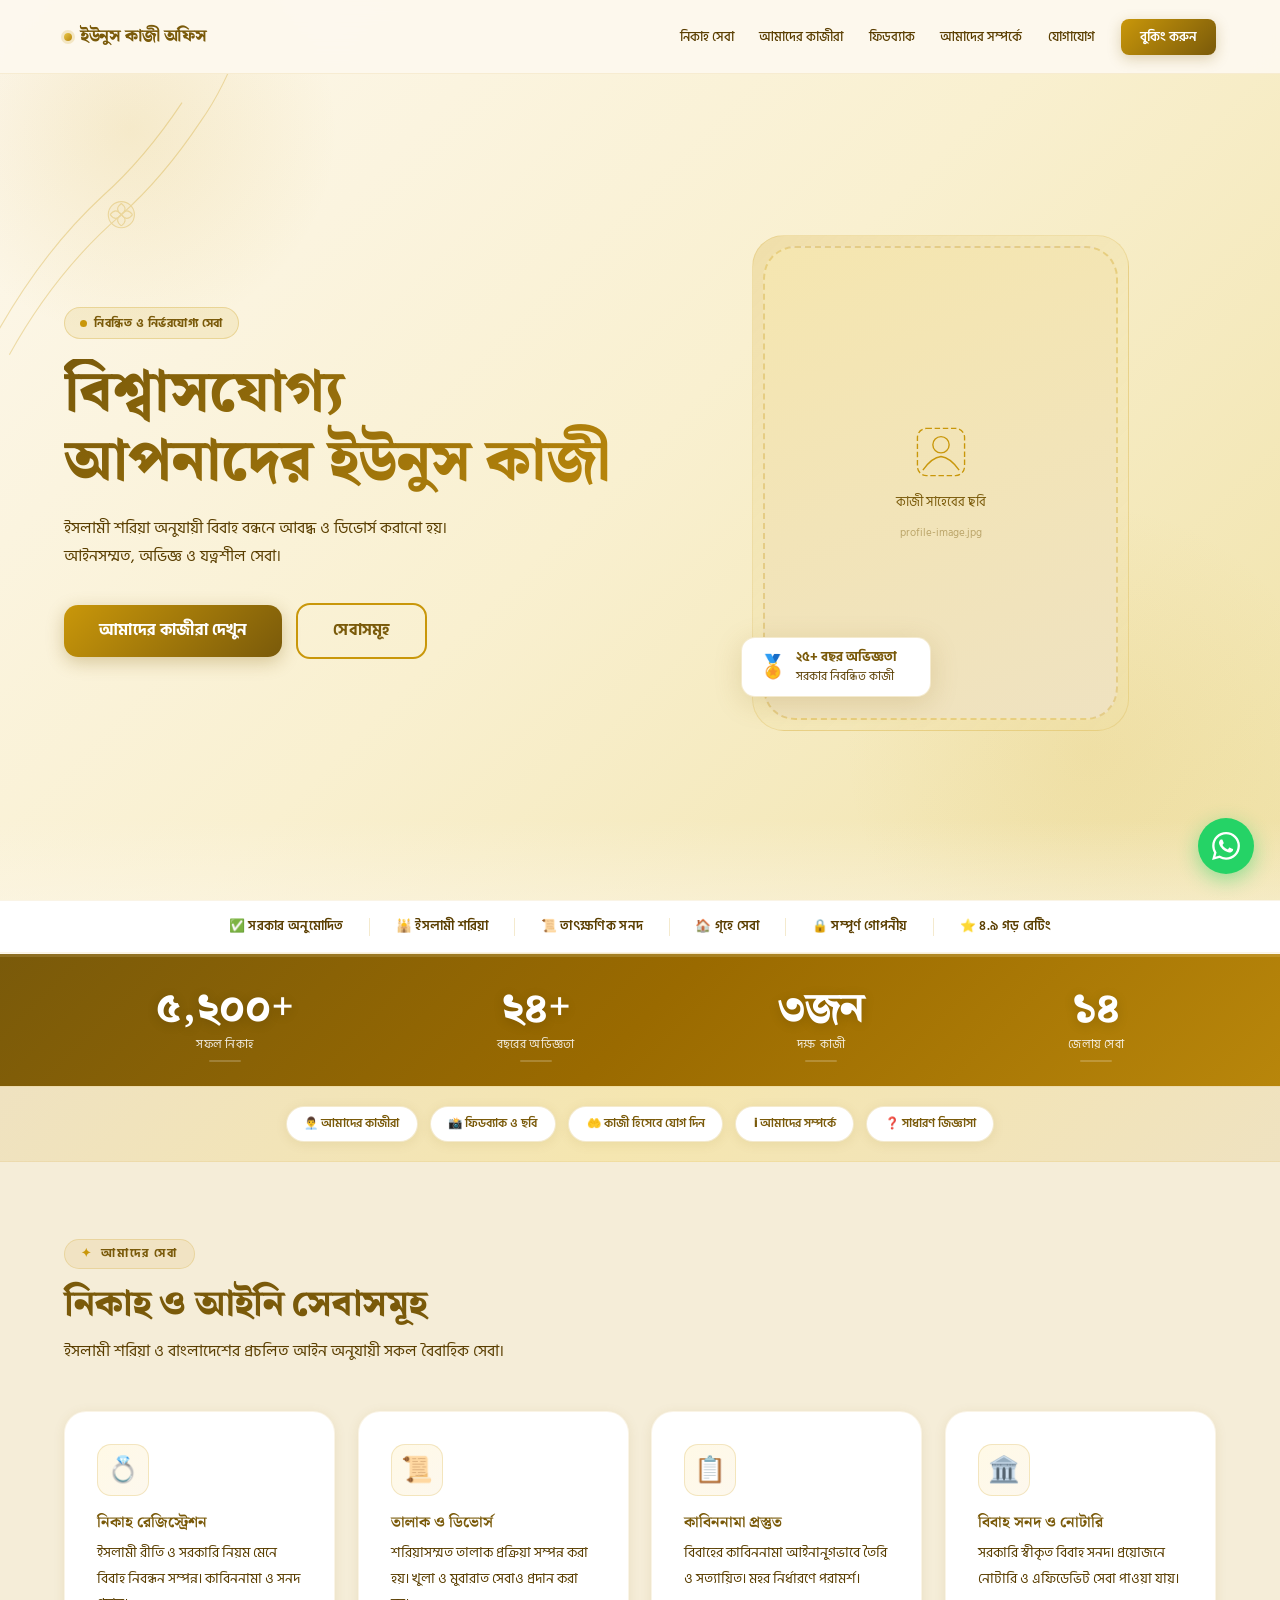
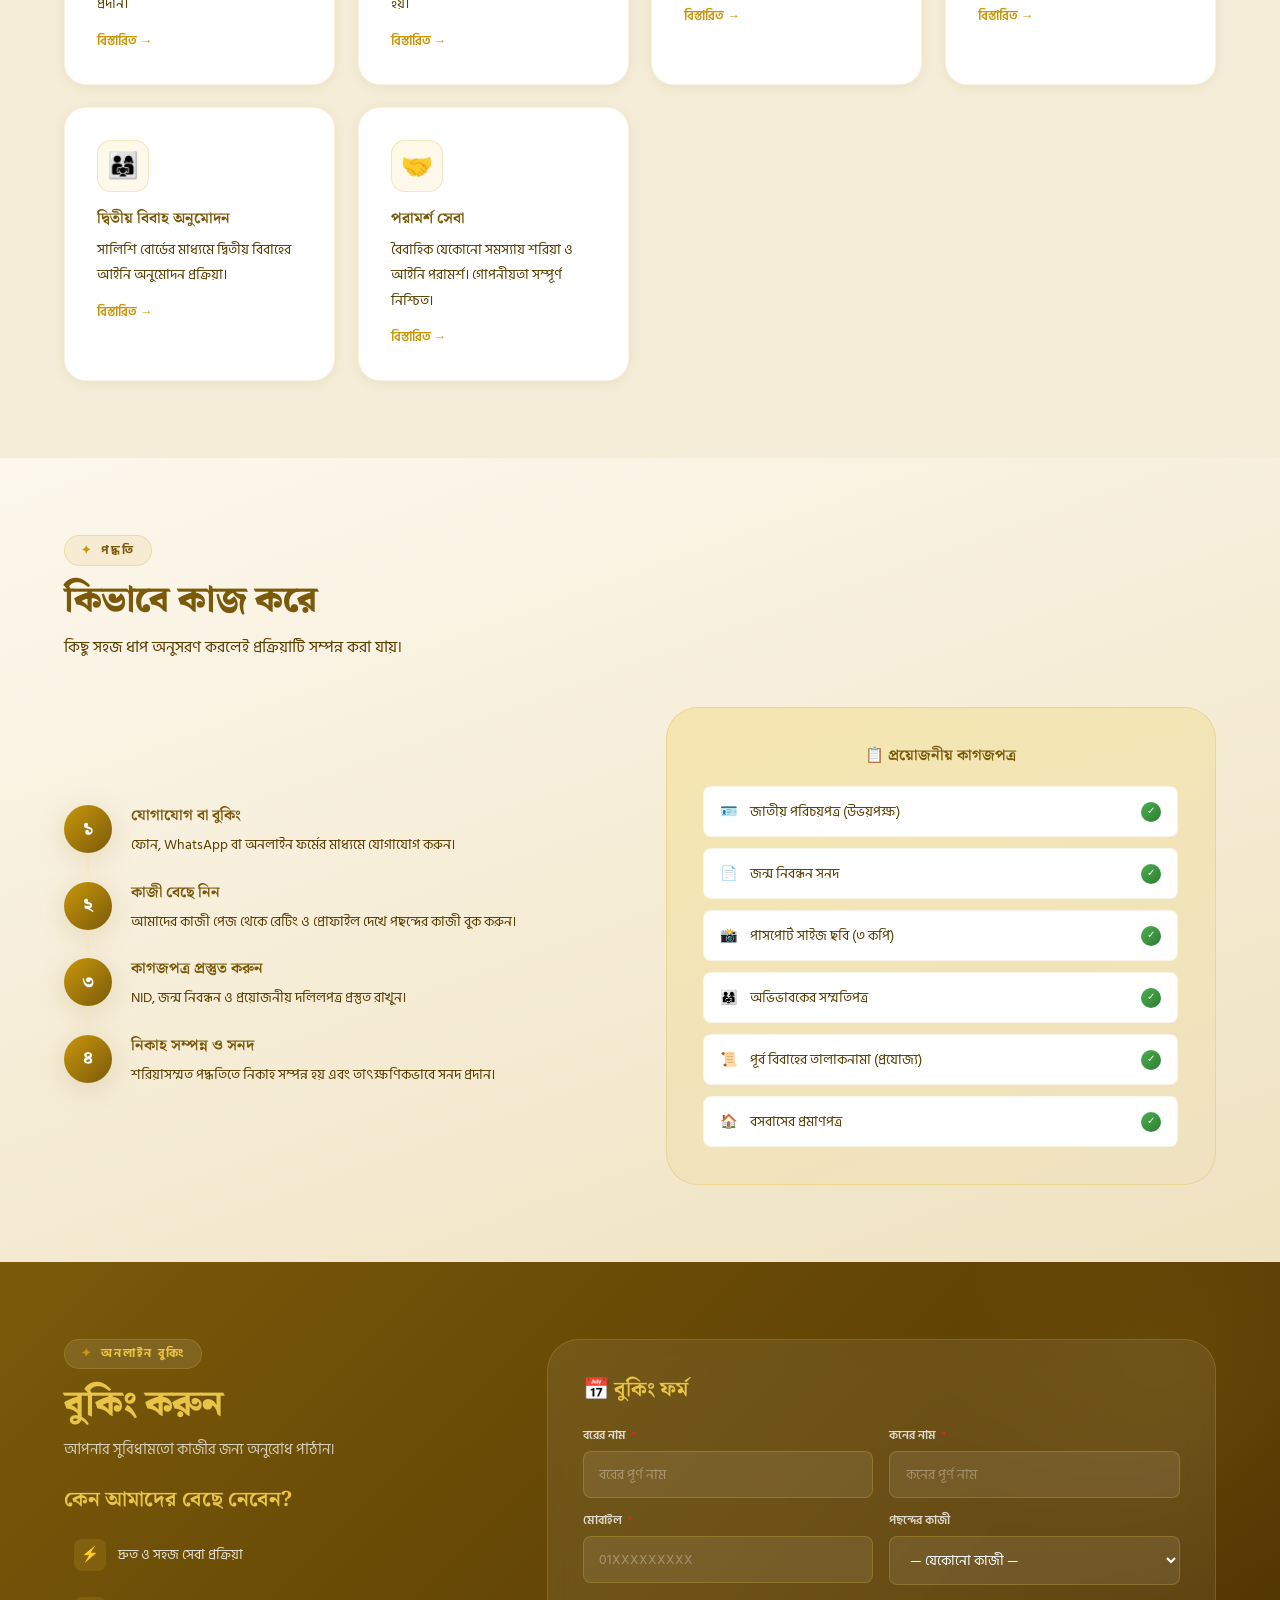
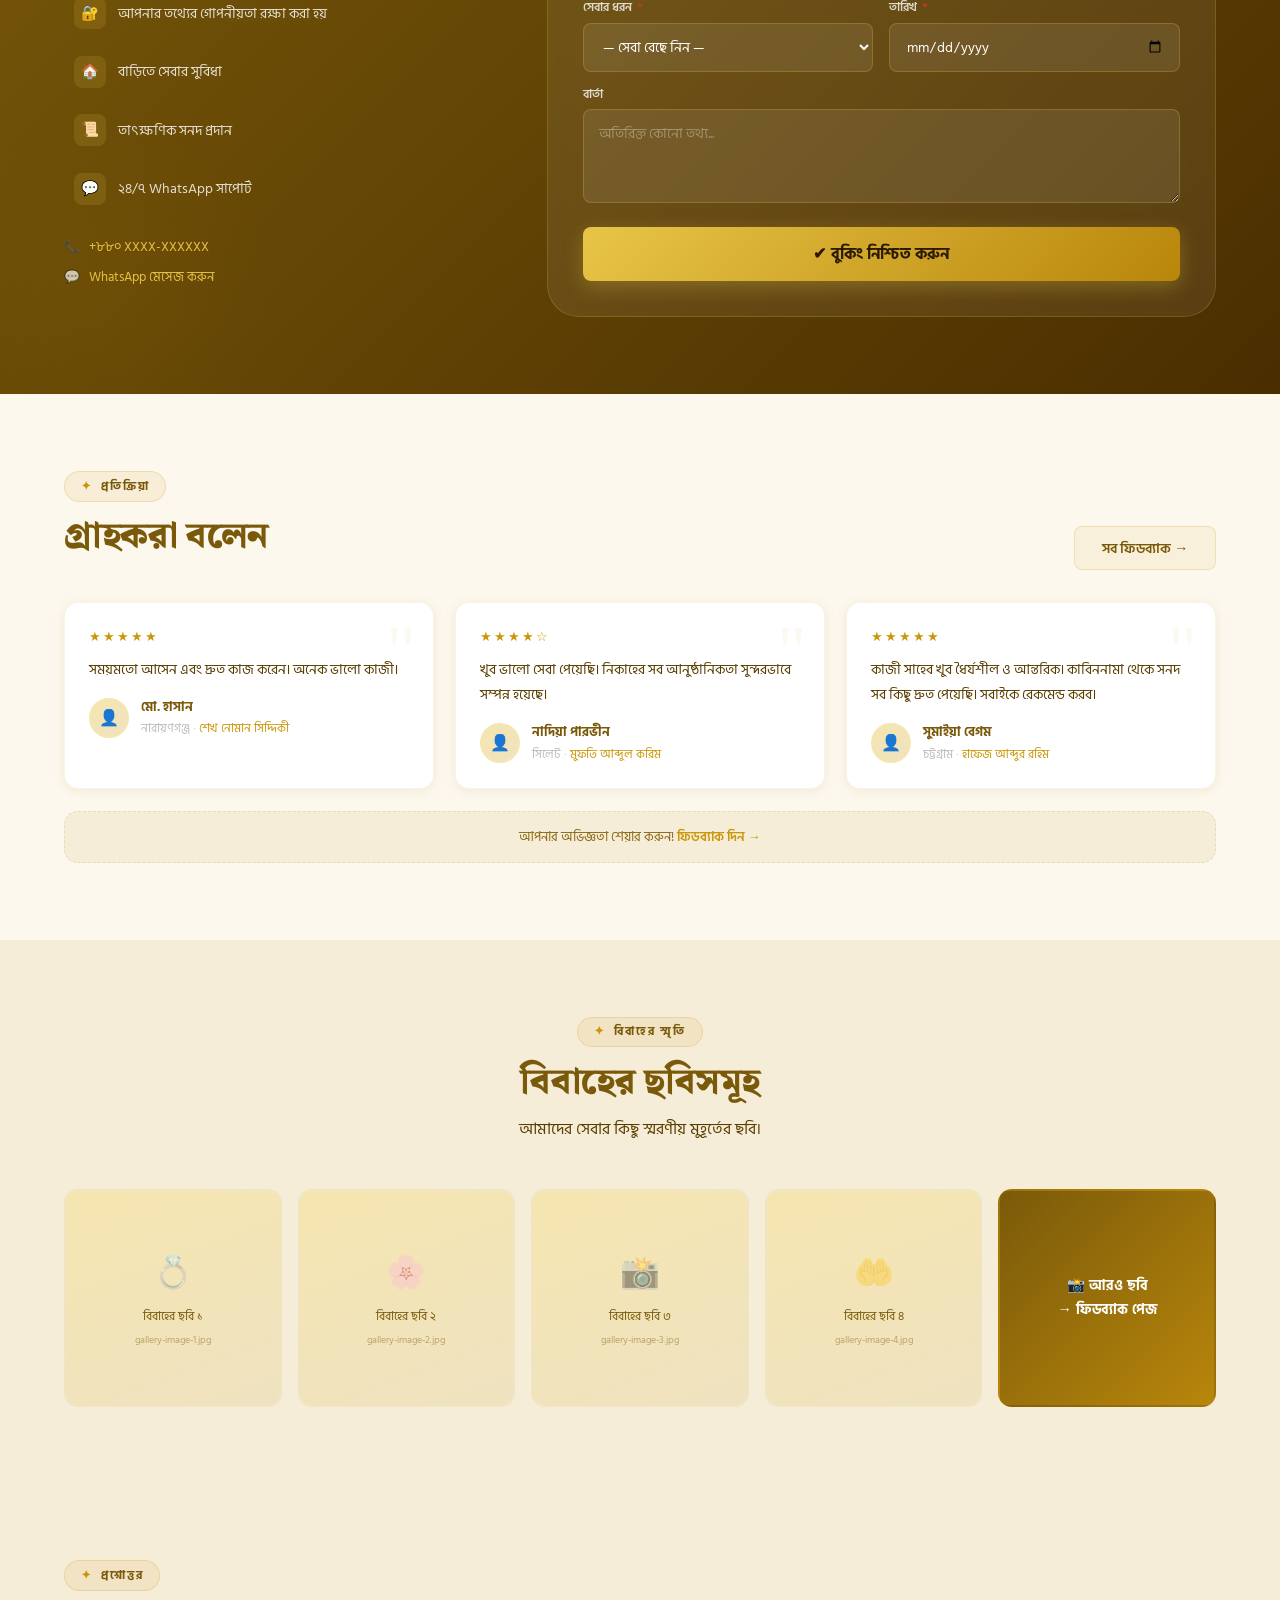
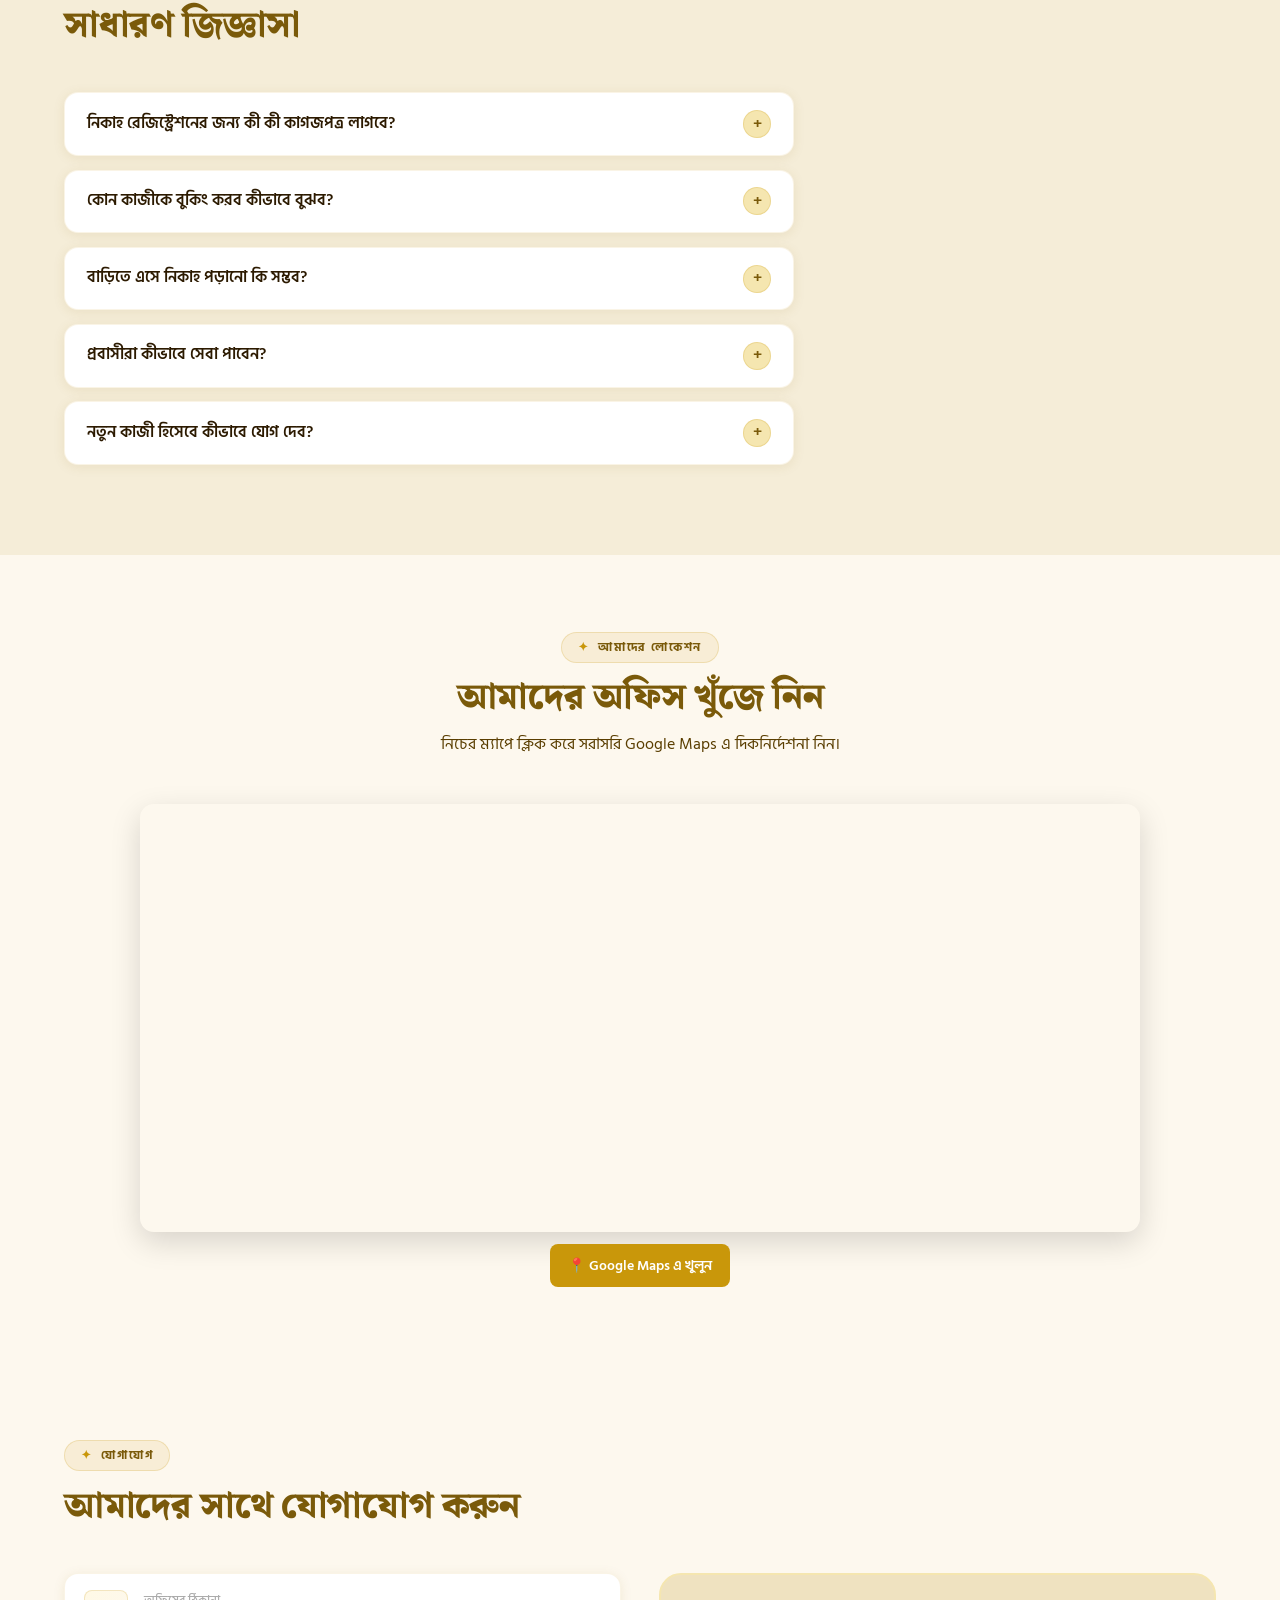
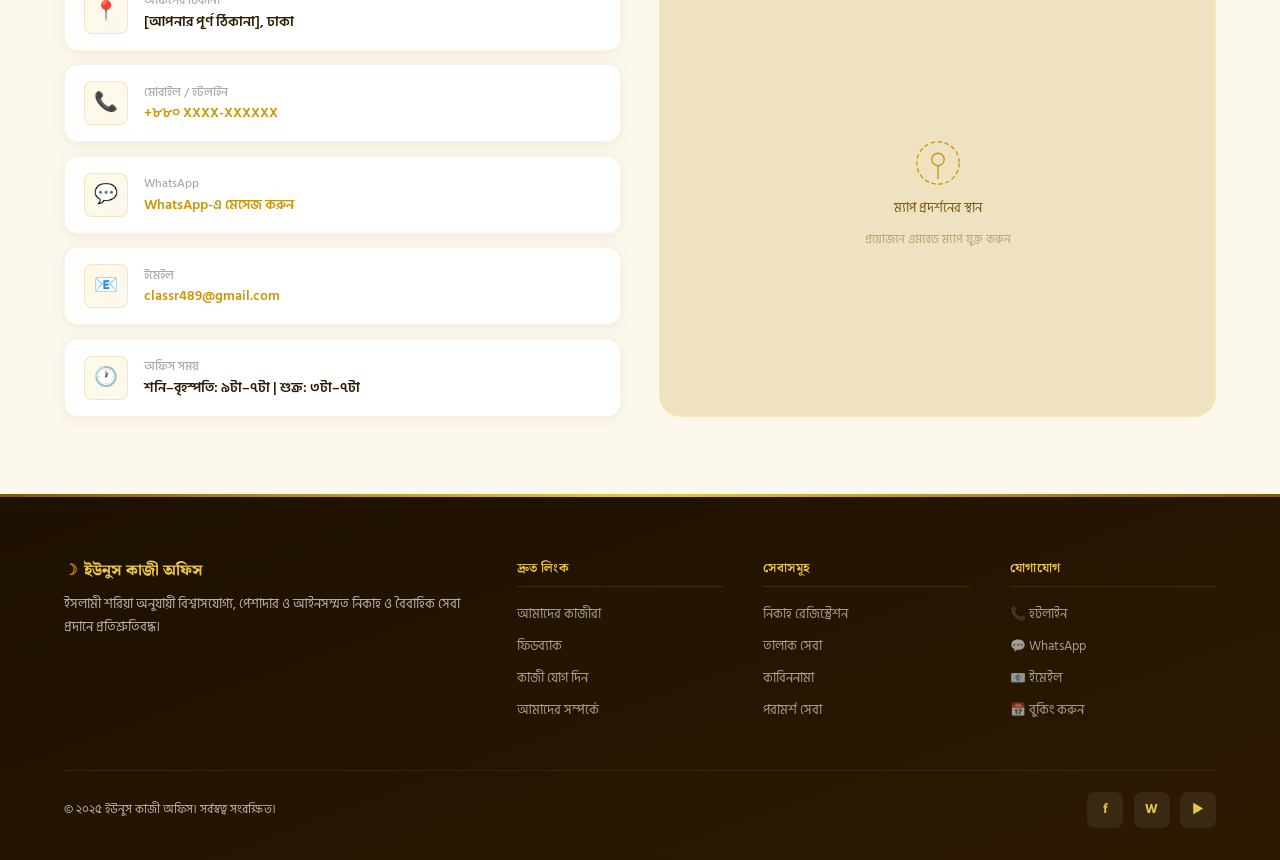
==== commit fdb7fc79: "Update index.html" ====
--- a/index.html
+++ b/index.html
@@ -203,6 +203,36 @@
   </div>
 </section>
 
+
+<section id="map" class="section-pad">
+  <div class="sec-hdr center">
+    <div class="tag">আমাদের লোকেশন</div>
+    <h2 class="sec-title">আমাদের অফিস খুঁজে নিন</h2>
+    <p class="sec-desc">নিচের ম্যাপে ক্লিক করে সরাসরি Google Maps এ দিকনির্দেশনা নিন।</p>
+  </div>
+
+  <div style="max-width:1000px;margin:0 auto;border-radius:14px;overflow:hidden;box-shadow:0 10px 30px rgba(0,0,0,0.15);">
+    
+    <iframe
+      src="https://www.google.com/maps/embed?pb=!1m18!1m12!1m3!1d3651.902... (REPLACE THIS WITH YOUR ACTUAL EMBED LINK)"
+      width="100%"
+      height="420"
+      style="border:0;"
+      allowfullscreen=""
+      loading="lazy"
+      referrerpolicy="no-referrer-when-downgrade">
+    </iframe>
+
+  </div>
+
+  <div style="text-align:center;margin-top:12px;">
+    <a href="https://www.google.com/maps?q=Dhaka,Bangladesh" target="_blank" 
+       style="display:inline-block;padding:10px 18px;background:#C9970A;color:#fff;border-radius:8px;text-decoration:none;font-weight:600;">
+      📍 Google Maps এ খুলুন
+    </a>
+  </div>
+</section>
+  
 <section id="contact" class="section-pad">
   <div class="sec-hdr"><div class="tag">যোগাযোগ</div><h2 class="sec-title">আমাদের সাথে যোগাযোগ করুন</h2></div>
   <div class="conlay">
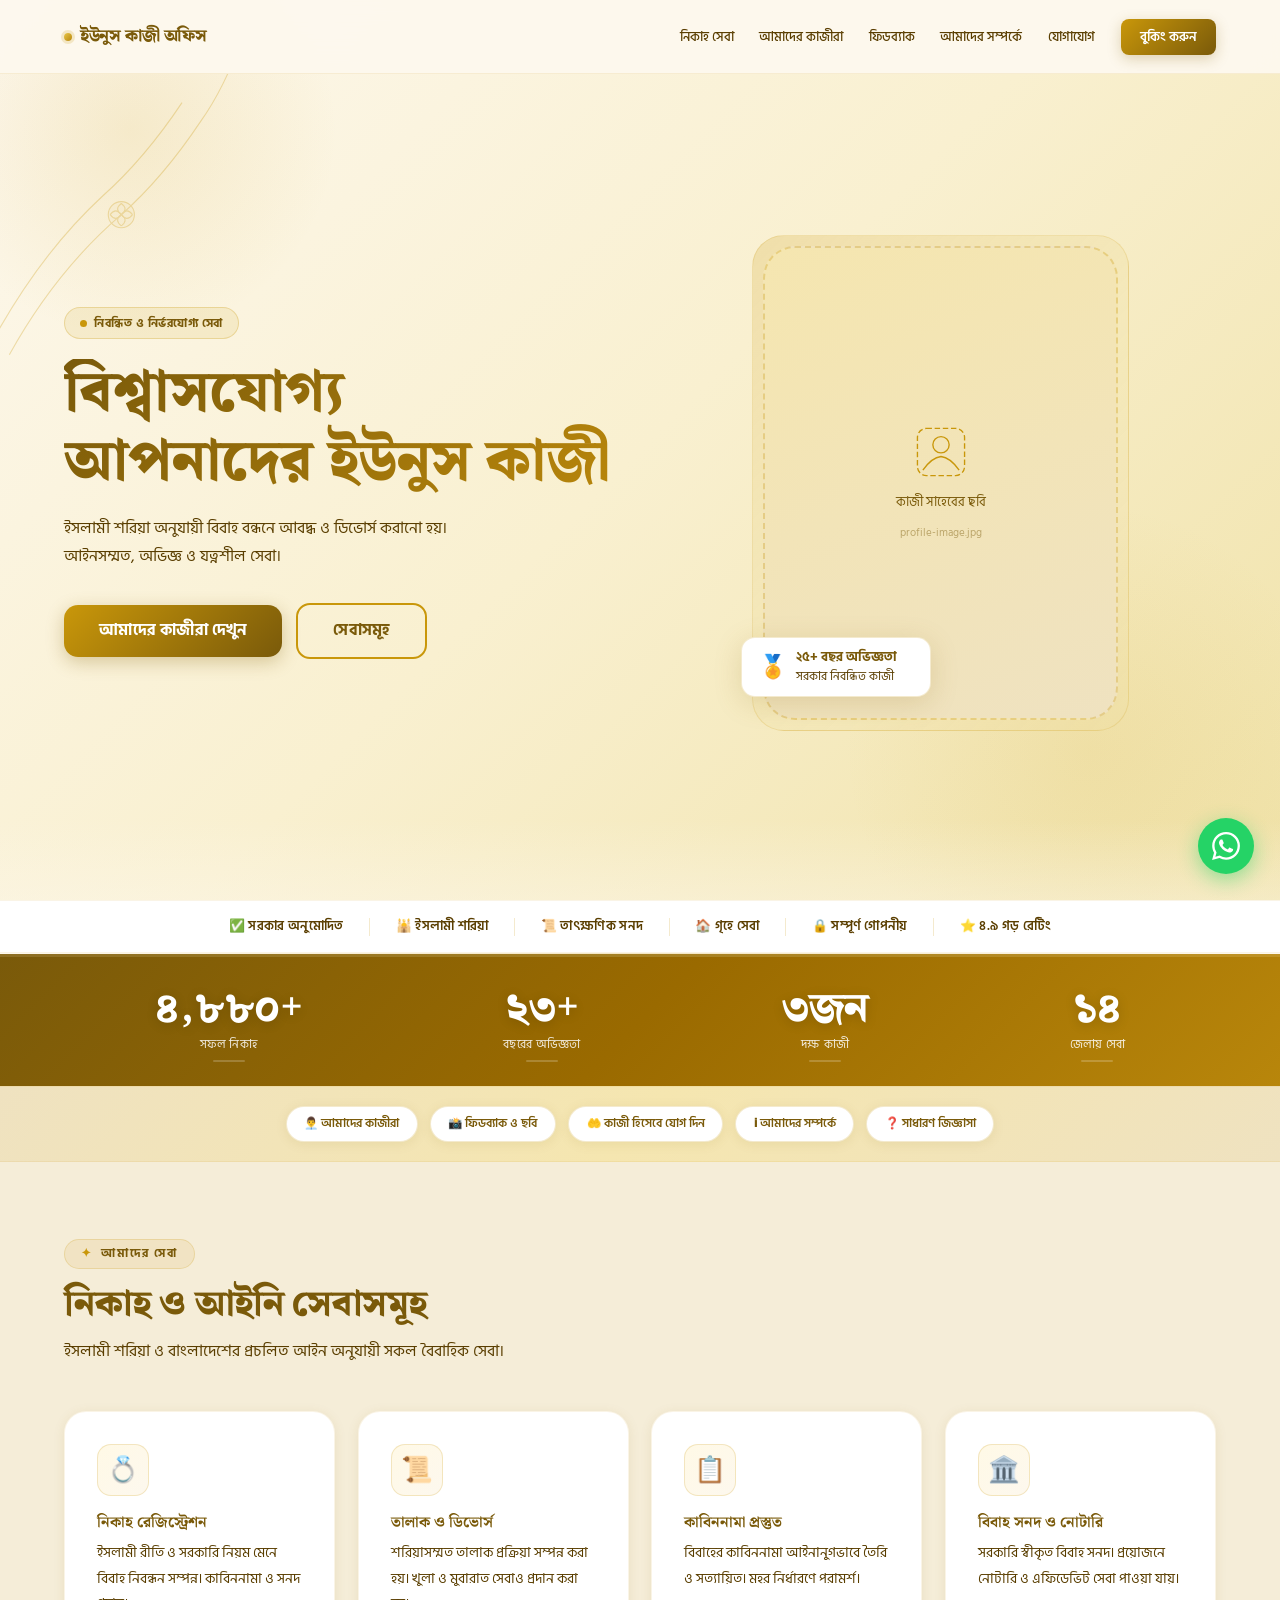
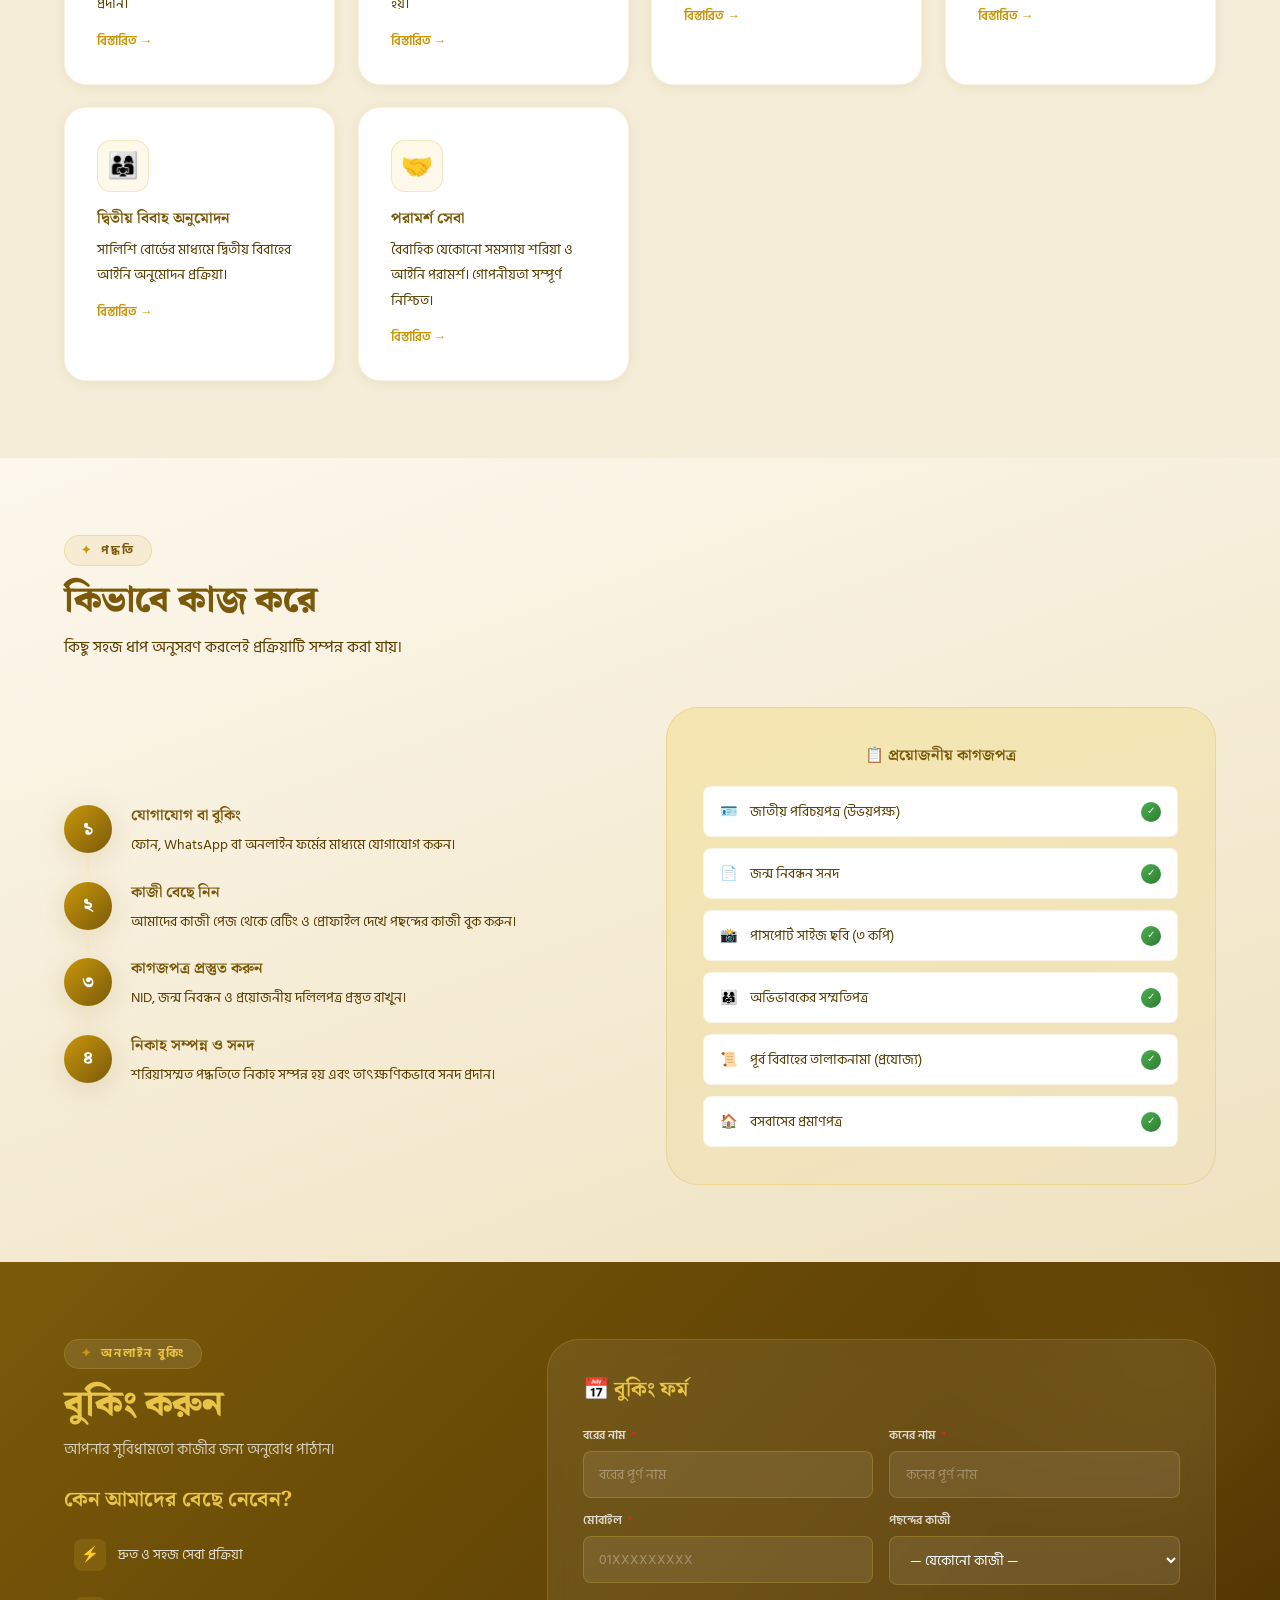
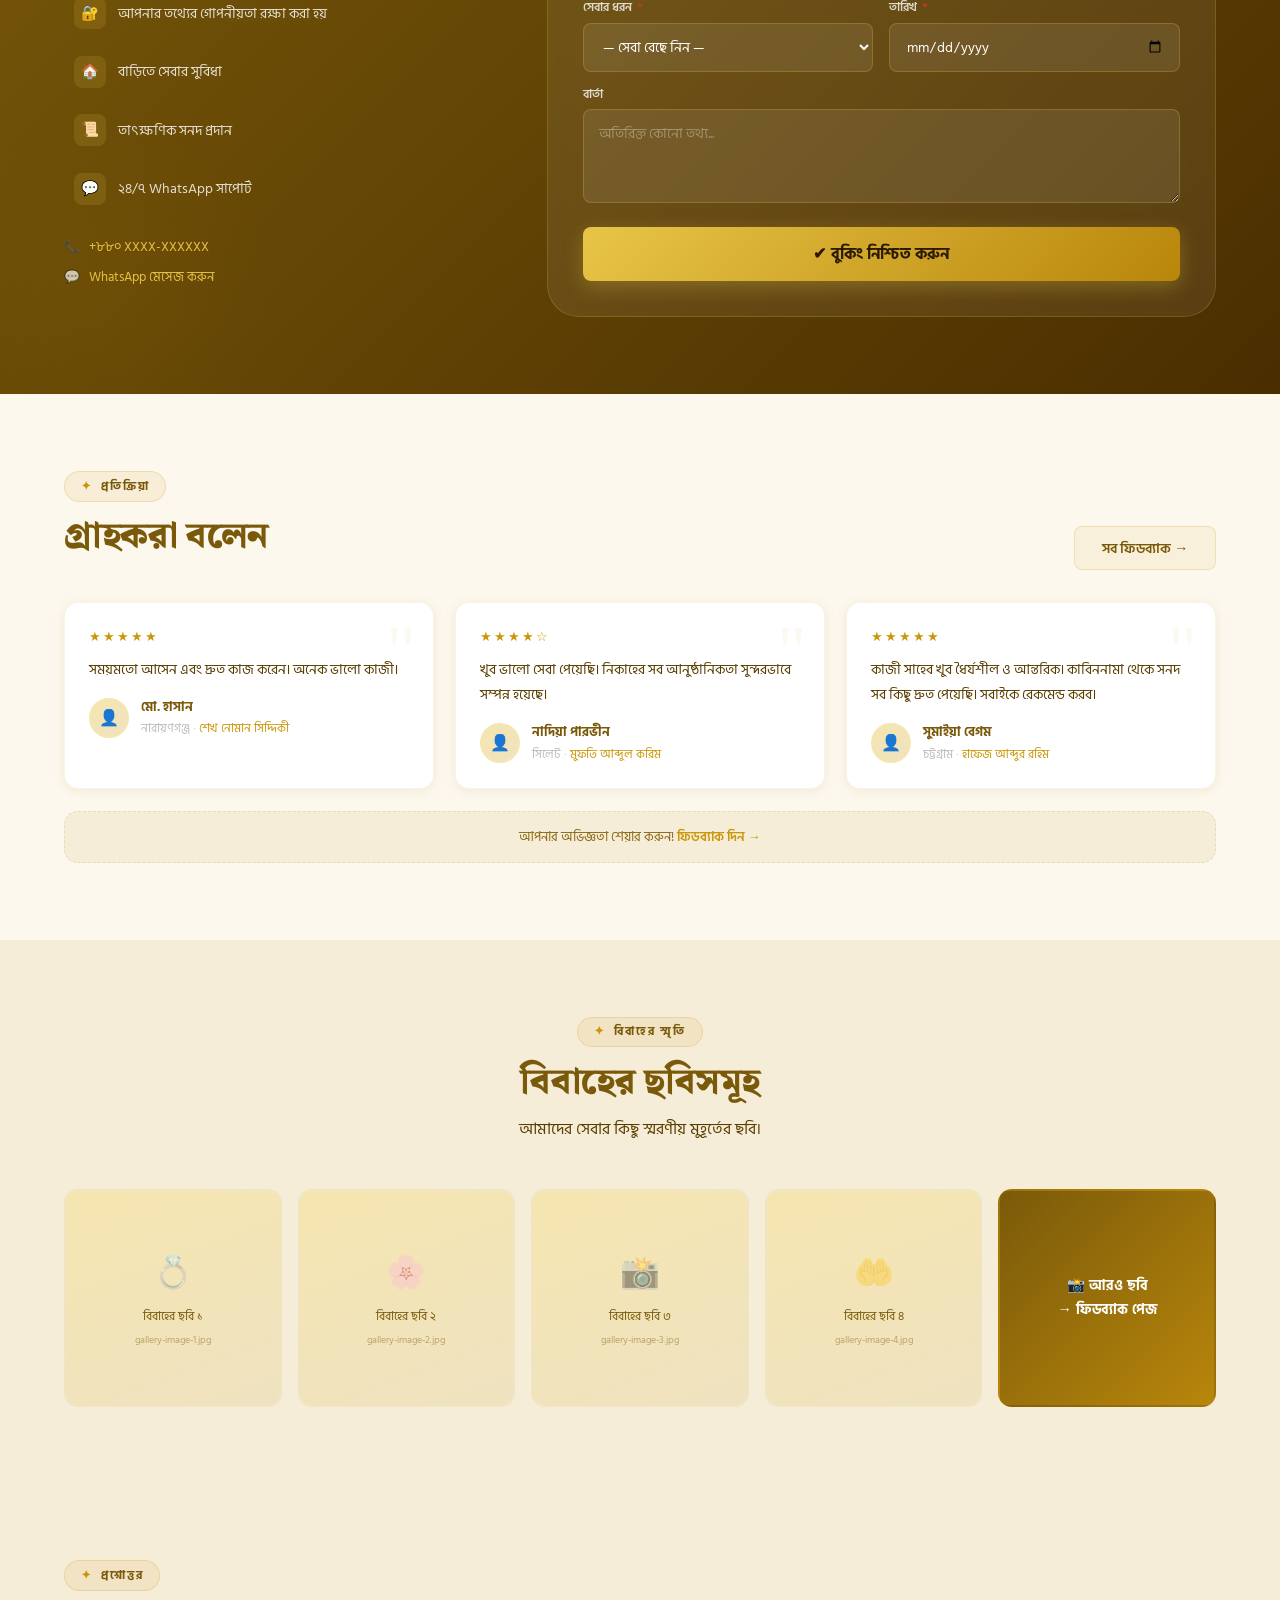
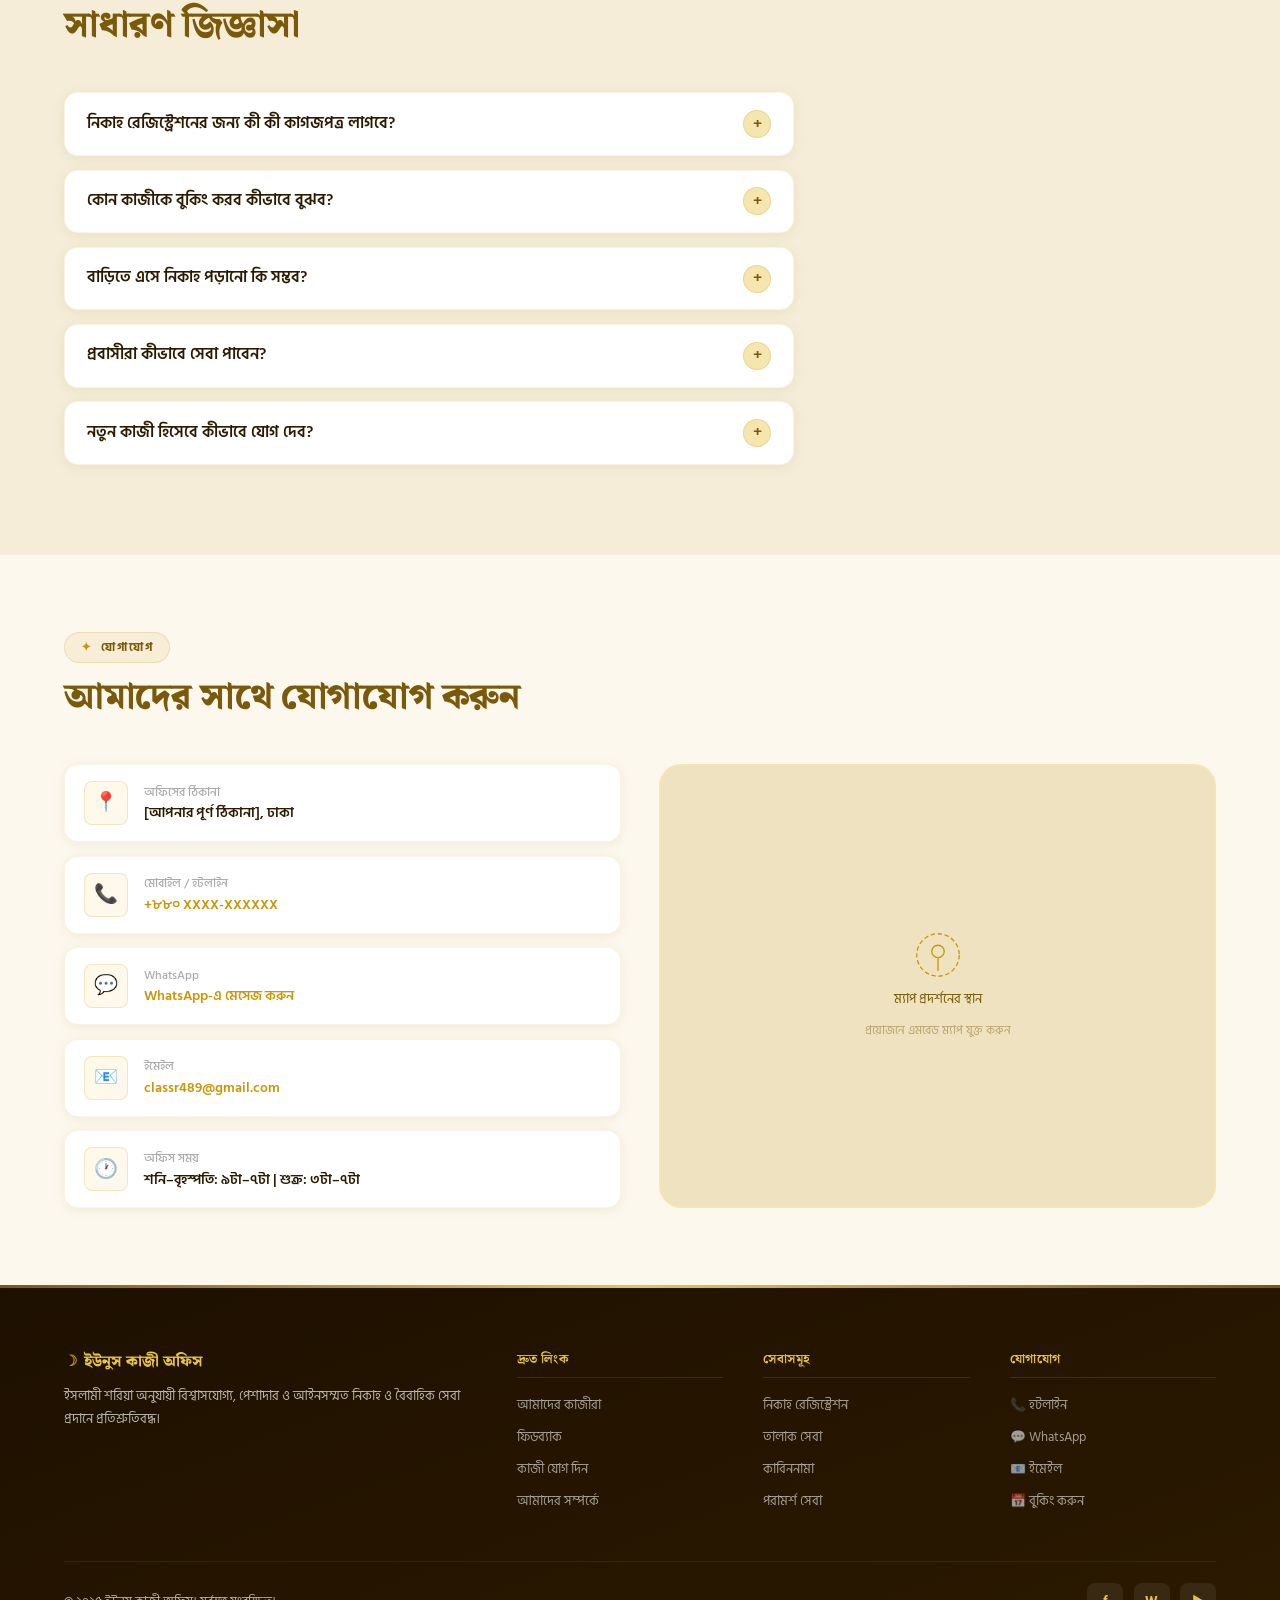
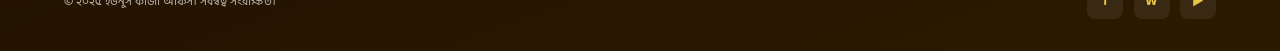
==== commit 29560d83: "Update index.html" ====
--- a/index.html
+++ b/index.html
@@ -204,34 +204,6 @@
 </section>
 
 
-<section id="map" class="section-pad">
-  <div class="sec-hdr center">
-    <div class="tag">আমাদের লোকেশন</div>
-    <h2 class="sec-title">আমাদের অফিস খুঁজে নিন</h2>
-    <p class="sec-desc">নিচের ম্যাপে ক্লিক করে সরাসরি Google Maps এ দিকনির্দেশনা নিন।</p>
-  </div>
-
-  <div style="max-width:1000px;margin:0 auto;border-radius:14px;overflow:hidden;box-shadow:0 10px 30px rgba(0,0,0,0.15);">
-    
-    <iframe
-      src="https://www.google.com/maps/embed?pb=!1m18!1m12!1m3!1d3651.902... (REPLACE THIS WITH YOUR ACTUAL EMBED LINK)"
-      width="100%"
-      height="420"
-      style="border:0;"
-      allowfullscreen=""
-      loading="lazy"
-      referrerpolicy="no-referrer-when-downgrade">
-    </iframe>
-
-  </div>
-
-  <div style="text-align:center;margin-top:12px;">
-    <a href="https://www.google.com/maps?q=Dhaka,Bangladesh" target="_blank" 
-       style="display:inline-block;padding:10px 18px;background:#C9970A;color:#fff;border-radius:8px;text-decoration:none;font-weight:600;">
-      📍 Google Maps এ খুলুন
-    </a>
-  </div>
-</section>
   
 <section id="contact" class="section-pad">
   <div class="sec-hdr"><div class="tag">যোগাযোগ</div><h2 class="sec-title">আমাদের সাথে যোগাযোগ করুন</h2></div>
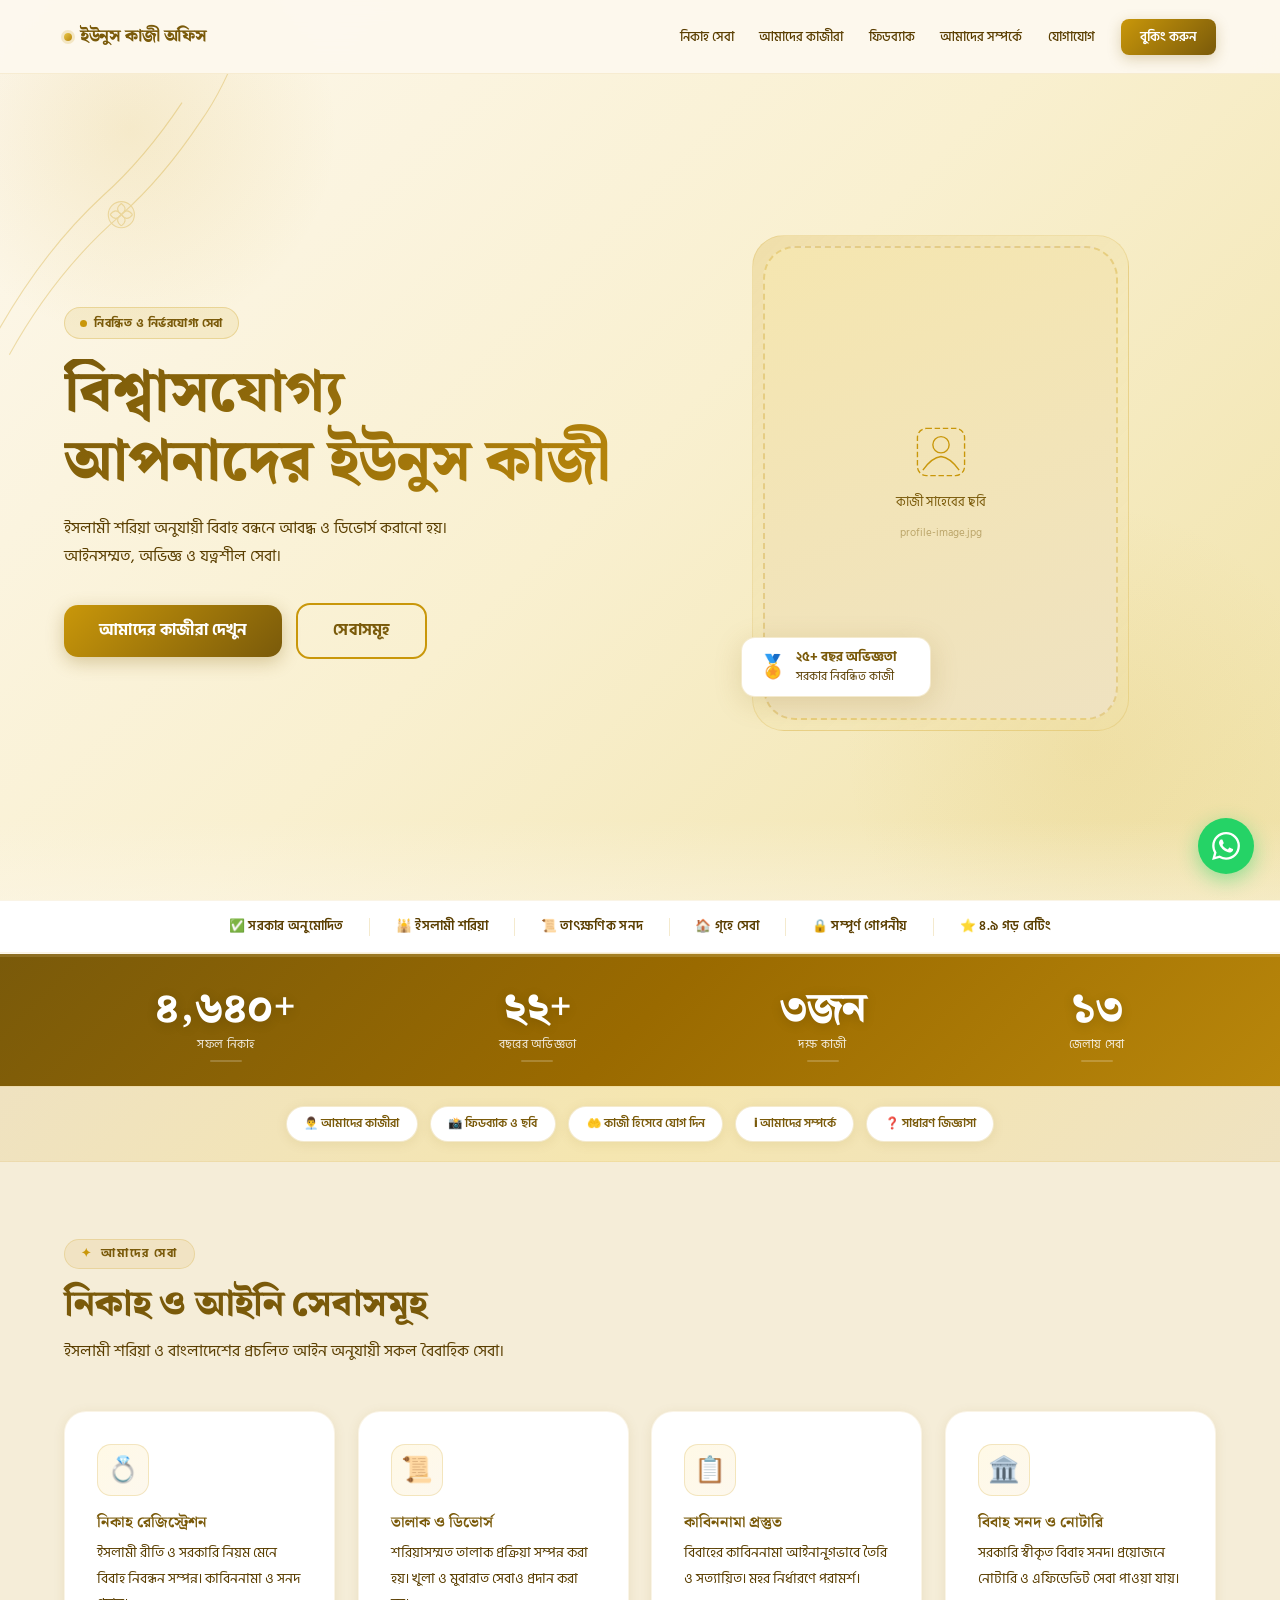
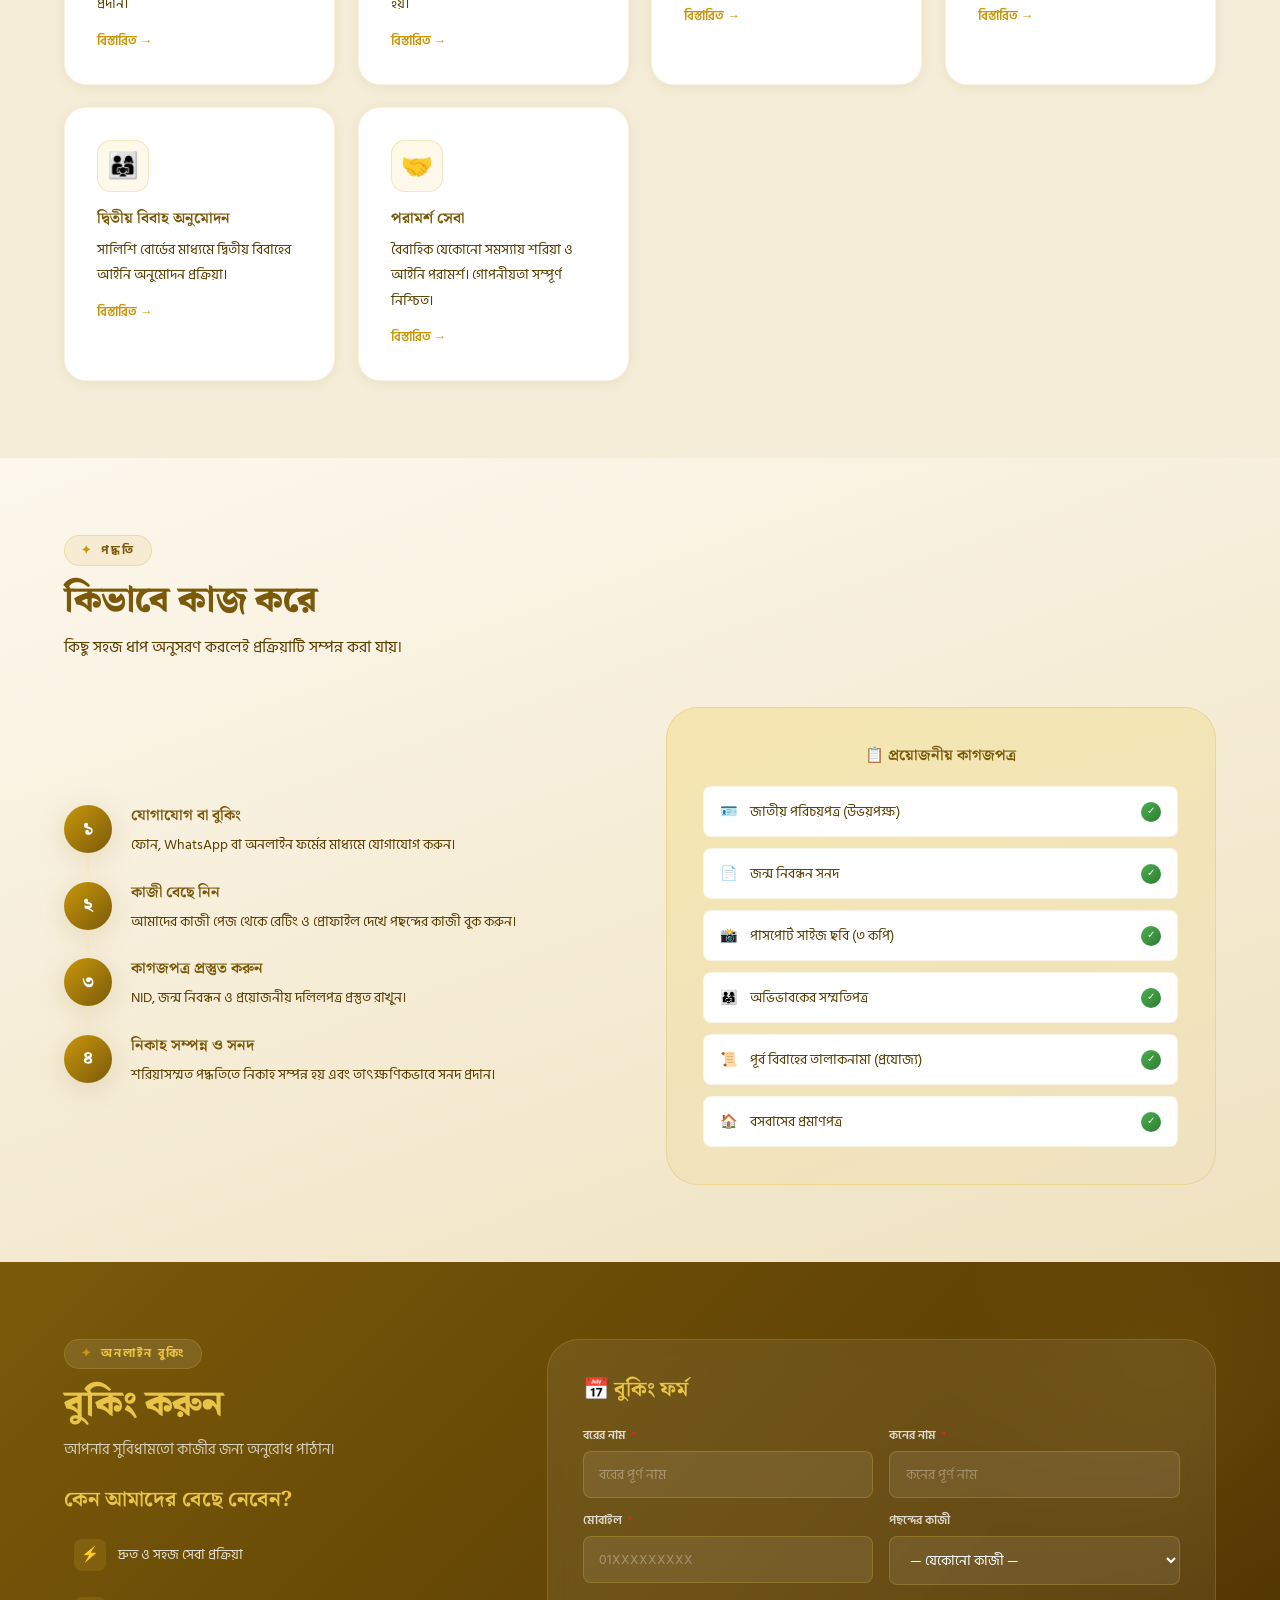
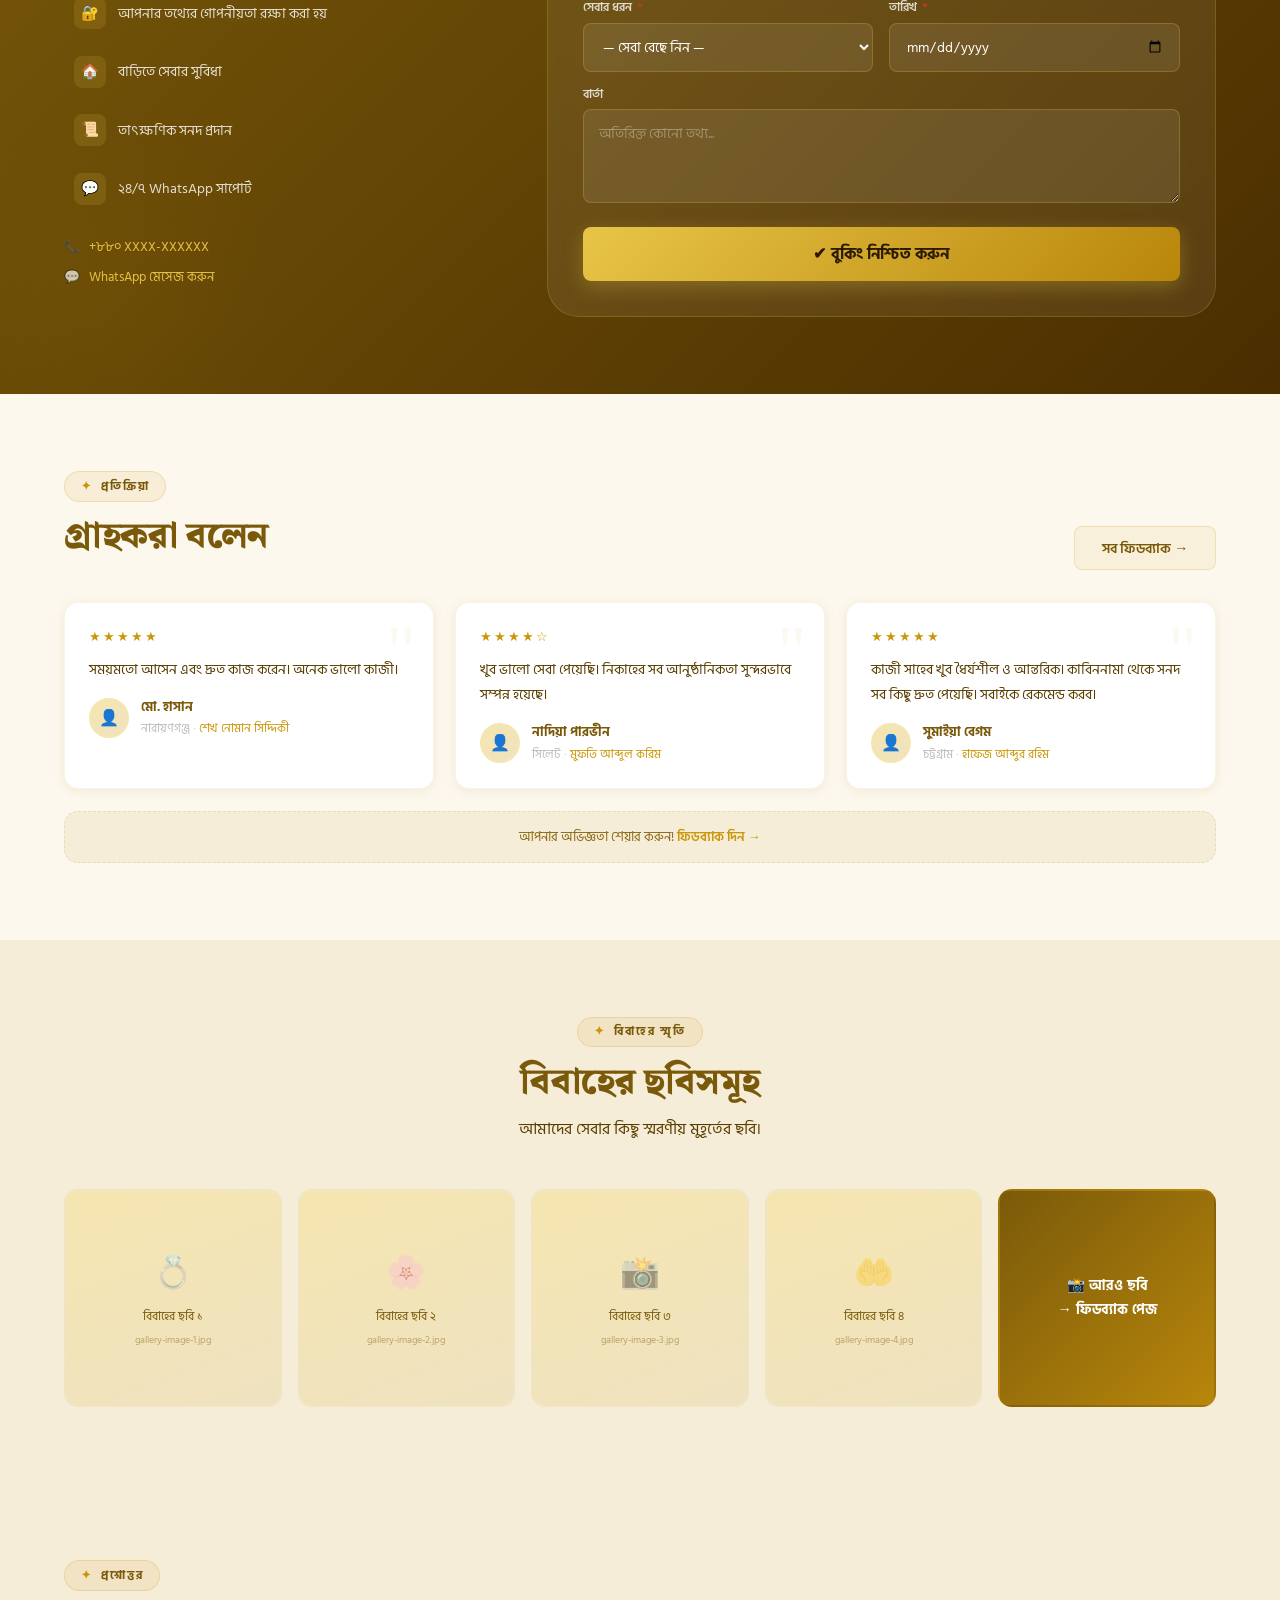
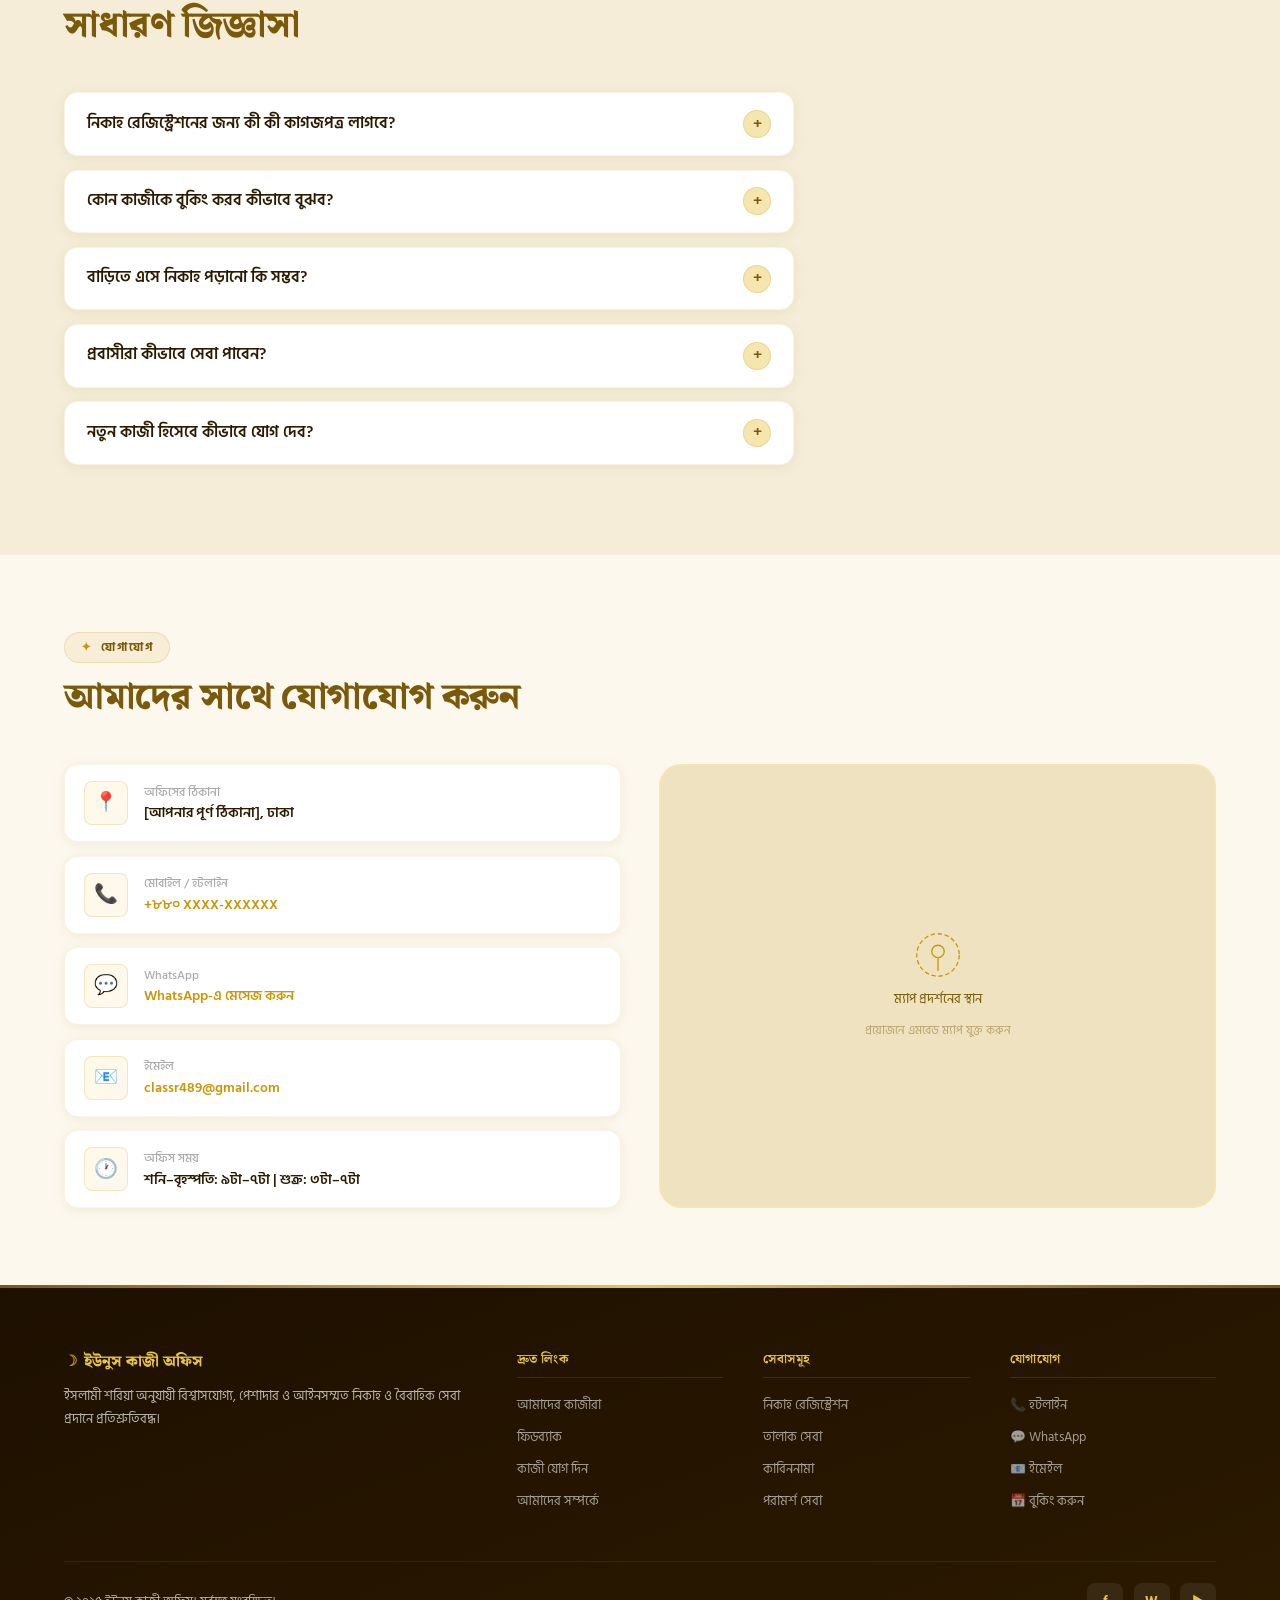
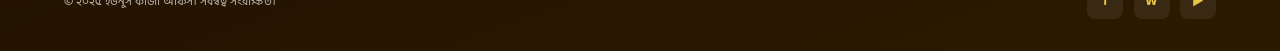
==== commit d5b54b89: "Update index.html" ====
--- a/index.html
+++ b/index.html
@@ -215,7 +215,7 @@
       <div class="concard reveal"><div class="conic">📧</div><div><div class="conlbl">ইমেইল</div><div class="conval"><a href="mailto:classr489@gmail.com">classr489@gmail.com</a></div></div></div>
       <div class="concard reveal"><div class="conic">🕐</div><div><div class="conlbl">অফিস সময়</div><div class="conval">শনি–বৃহস্পতি: ৯টা–৭টা | শুক্র: ৩টা–৭টা</div></div></div>
     </div>
-    <div class="mapbox reveal" onclick="window.open('https://maps.google.com','_blank')">
+    <div class="mapbox reveal" onclick="window.open('https://maps.app.goo.gl/jJWTizYtMzxP1t1E8','_blank')">
       <svg width="46" height="46" viewBox="0 0 52 52" fill="none"><circle cx="26" cy="26" r="24" stroke="#C9970A" stroke-width="1.5" stroke-dasharray="5 3"/><circle cx="26" cy="22" r="7" stroke="#C9970A" stroke-width="1.5"/><path d="M26 29 L26 44" stroke="#C9970A" stroke-width="1.5"/></svg>
       ম্যাপ প্রদর্শনের স্থান<br><small style="opacity:.45;font-size:.73rem">প্রয়োজনে এমবেড ম্যাপ যুক্ত করুন</small>
     </div>
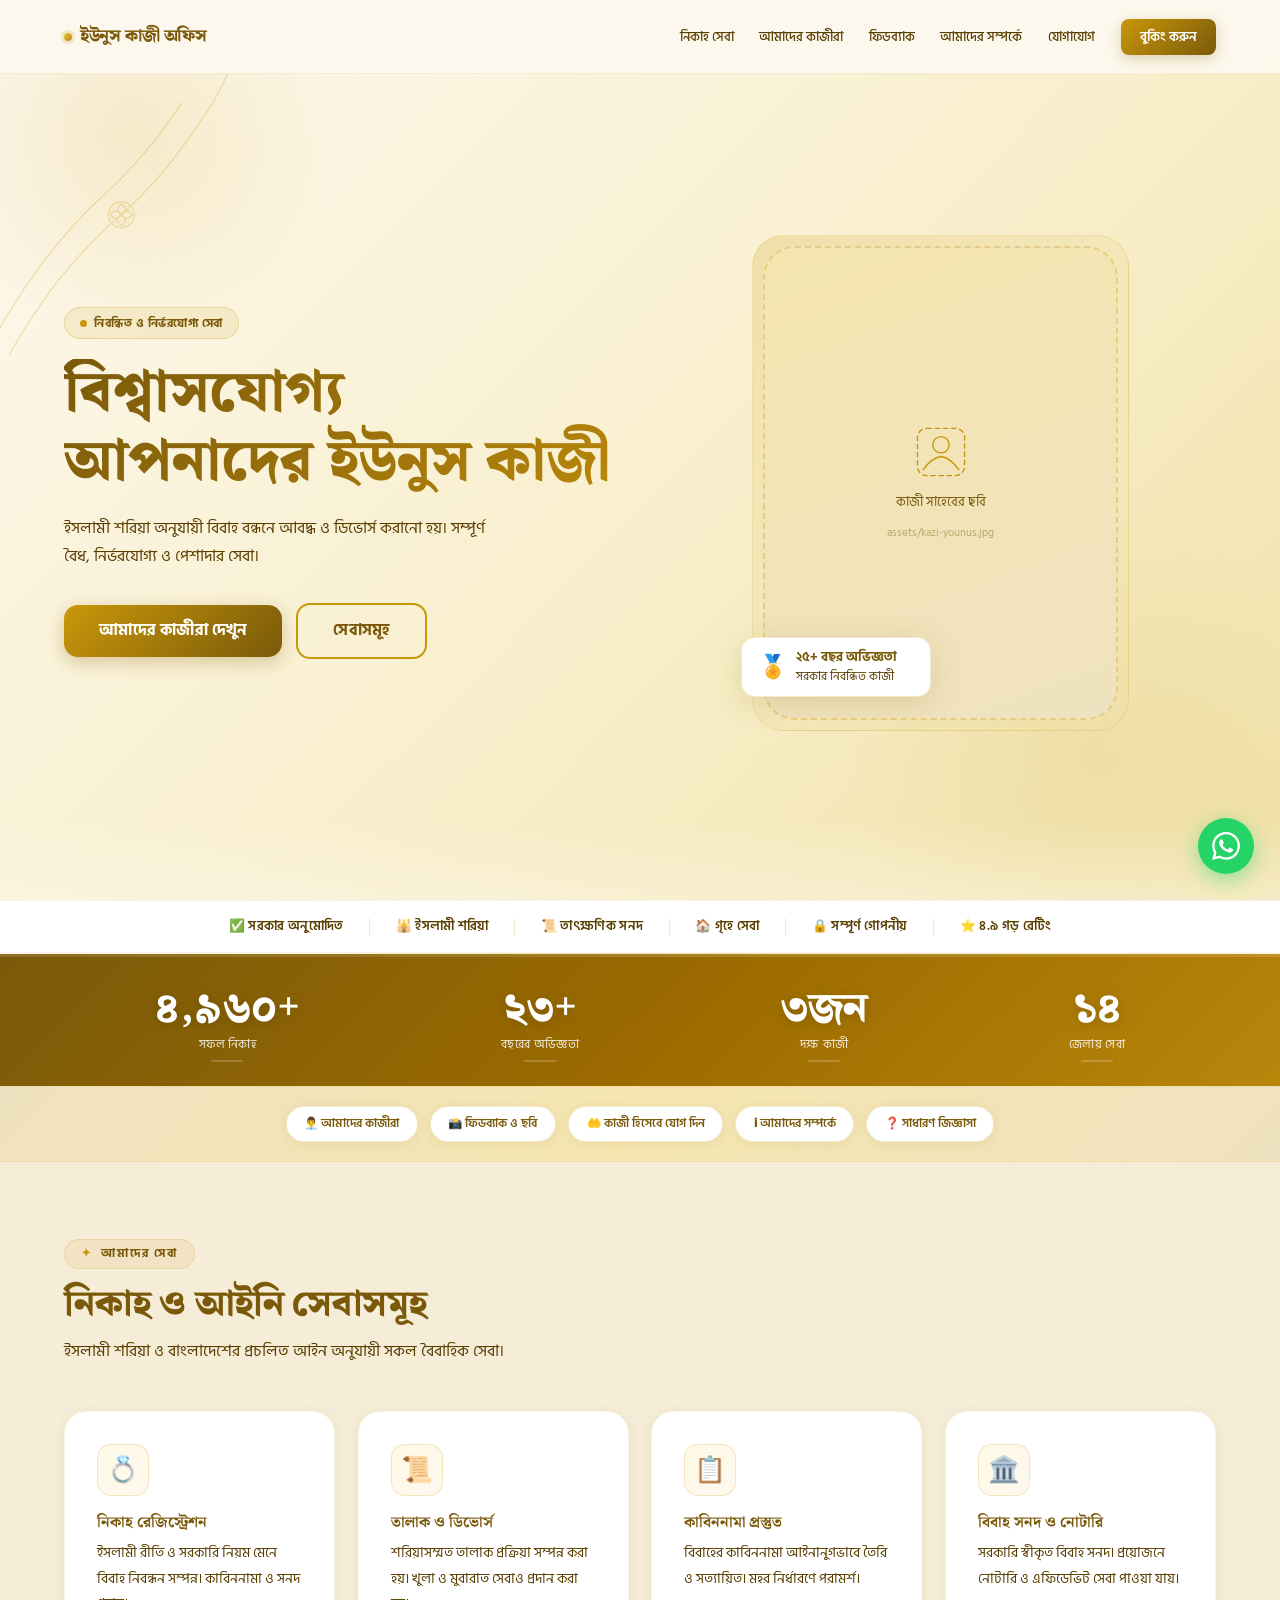
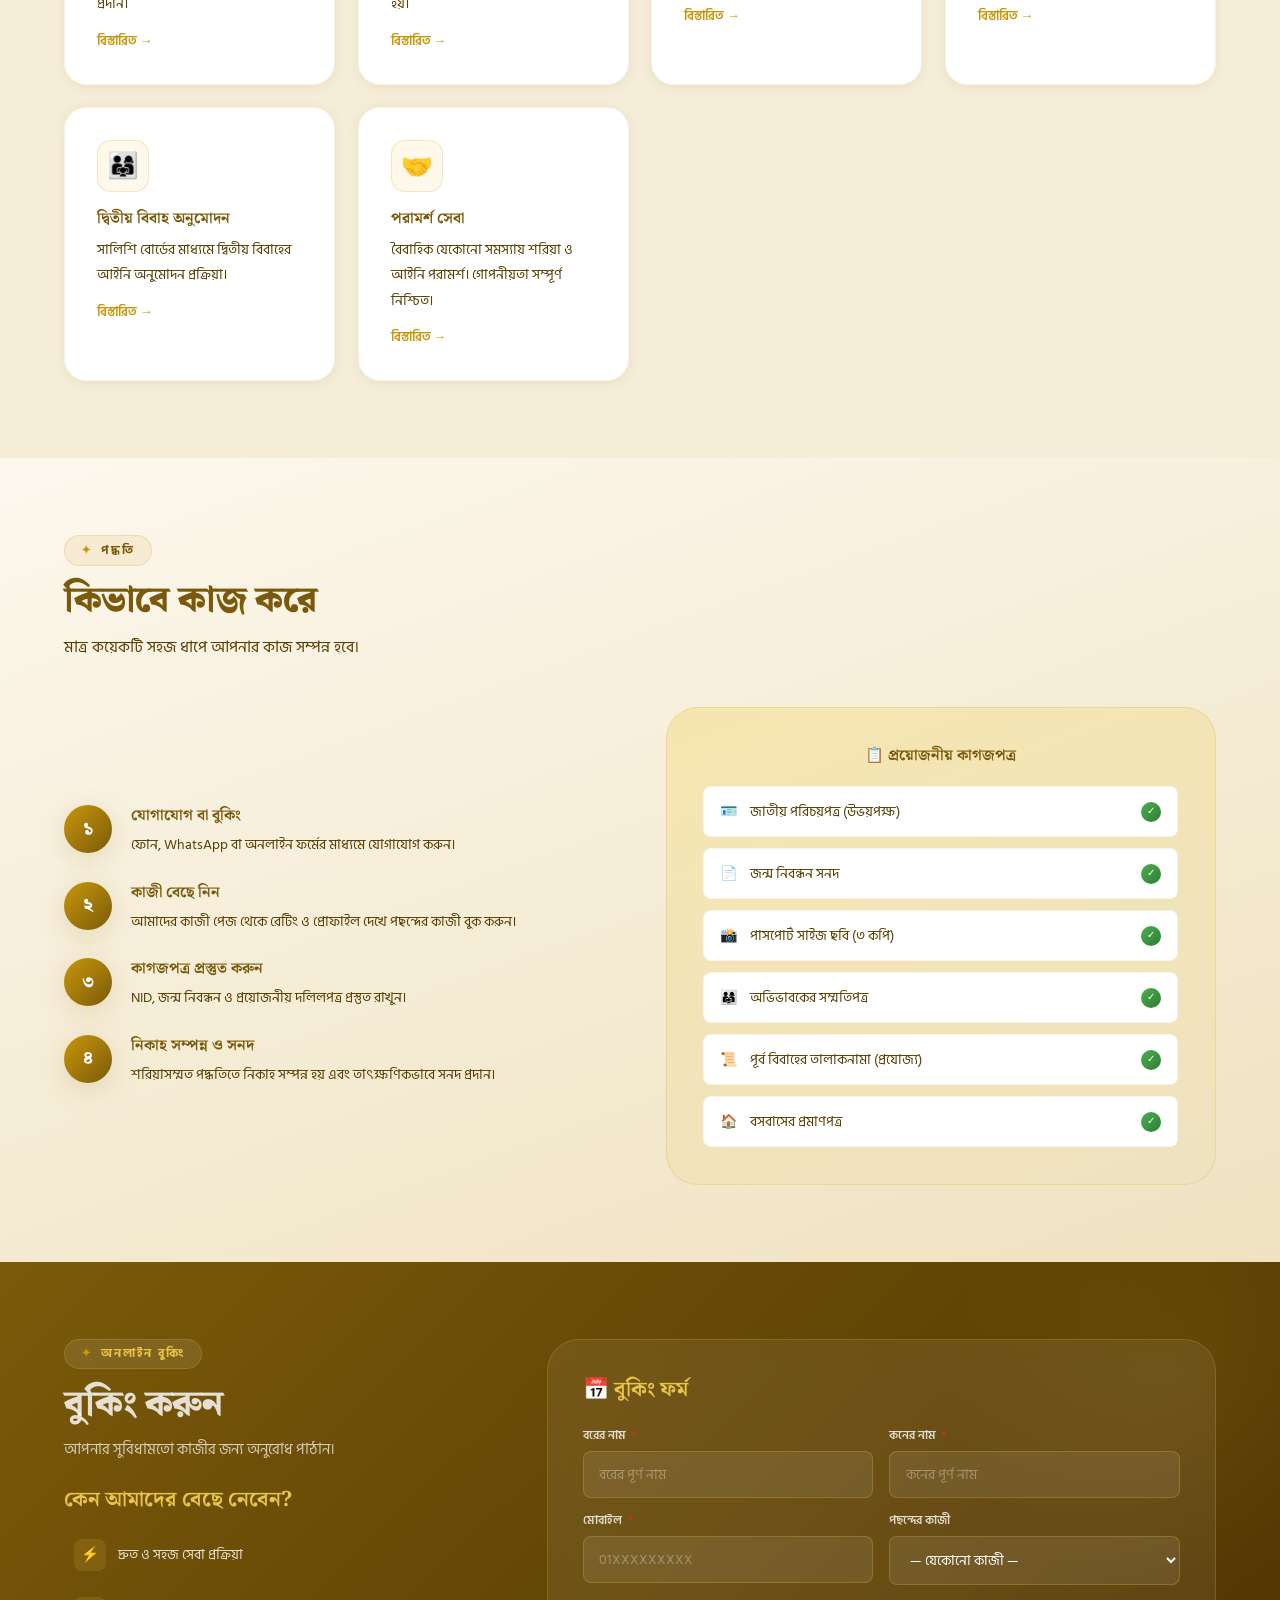
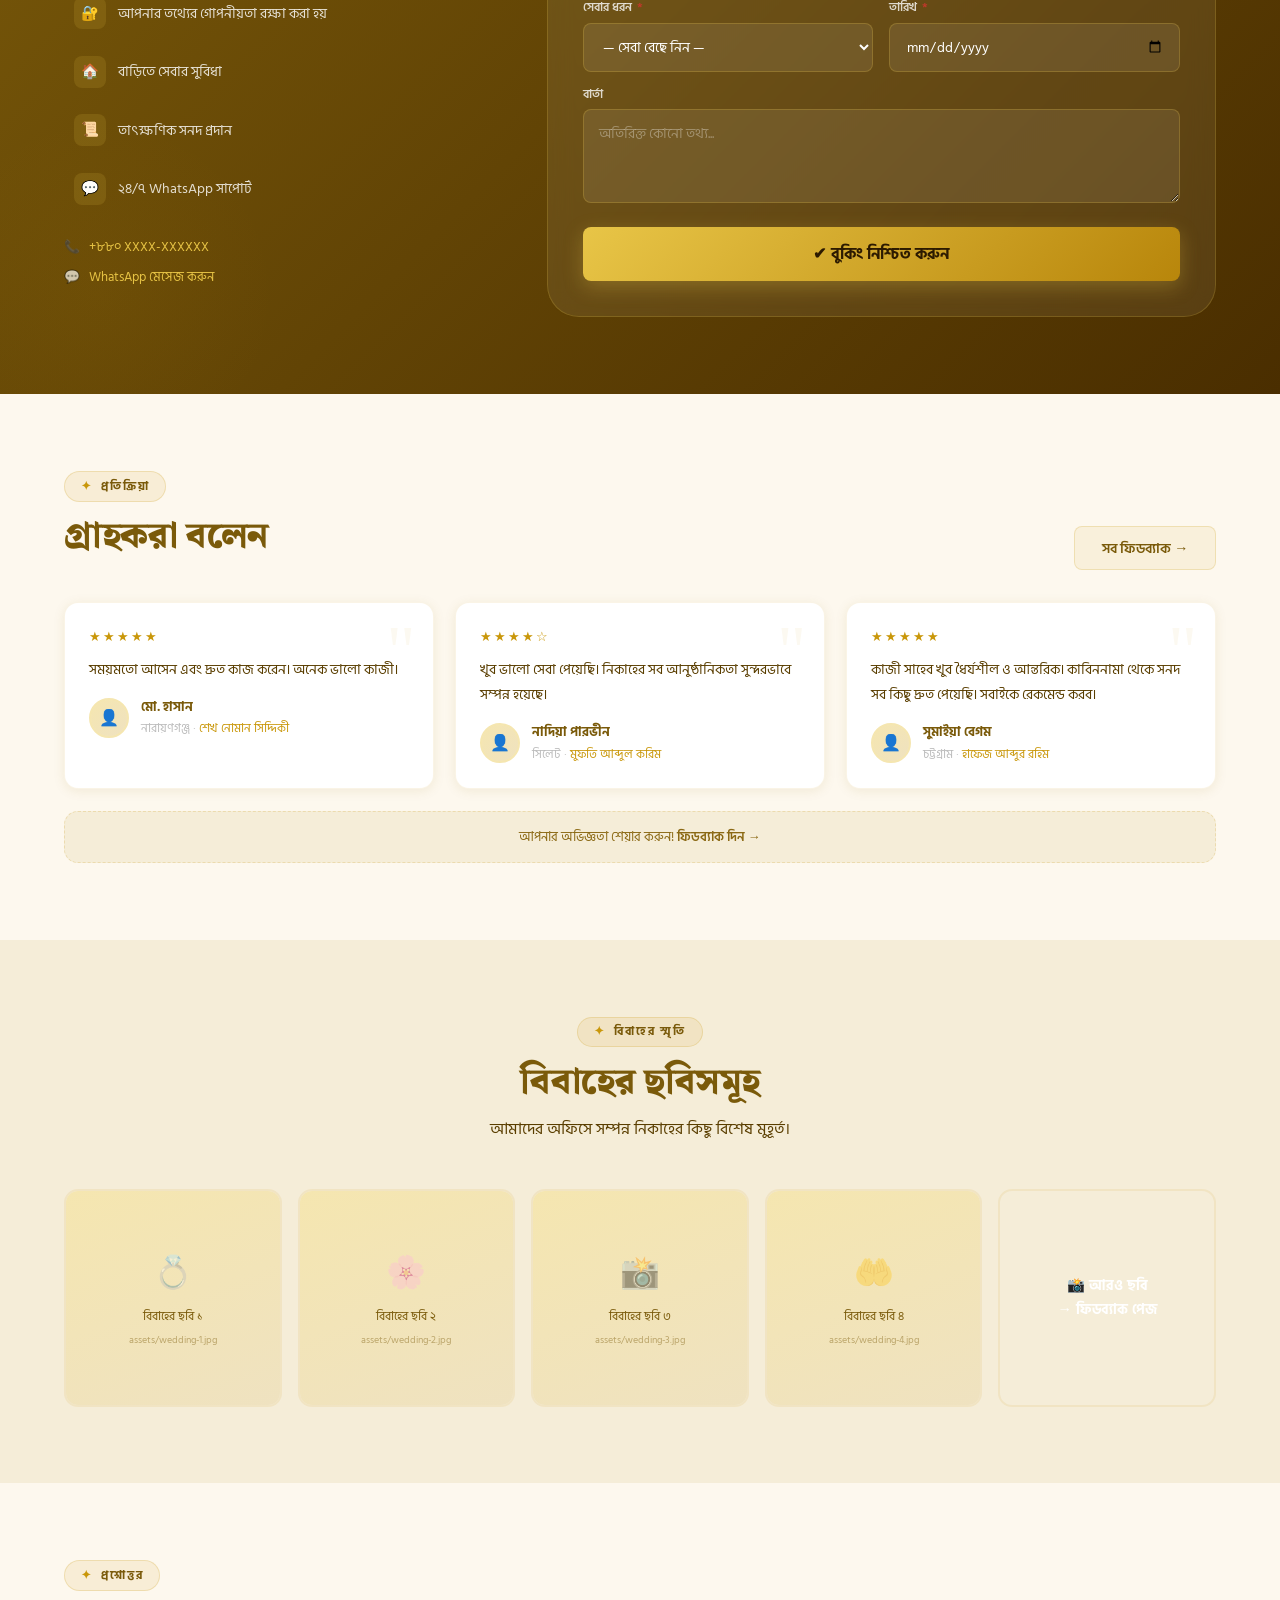
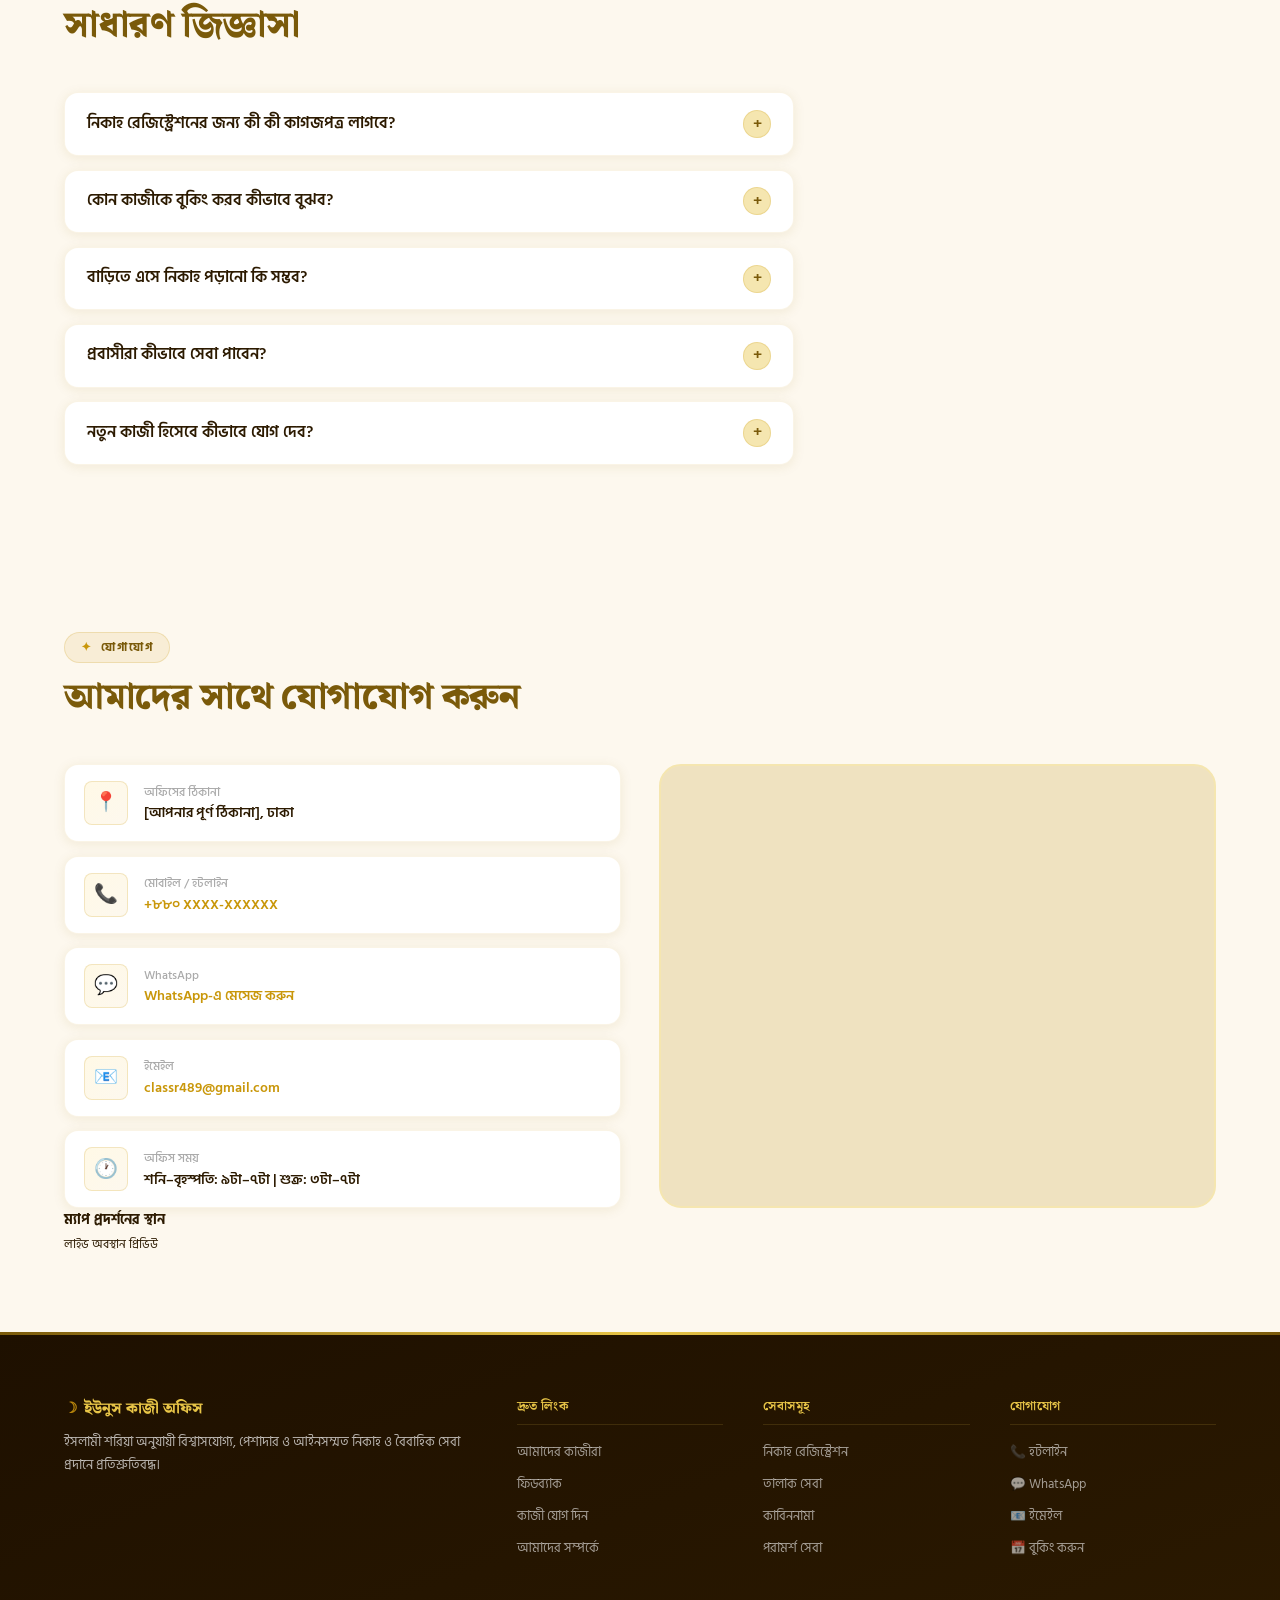
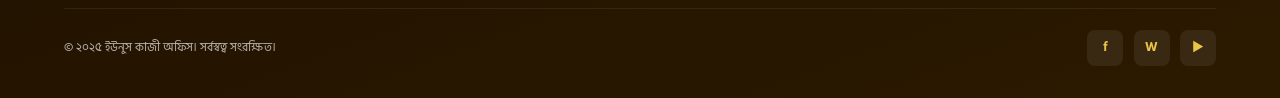
==== commit e36d65b9: "Update index.html" ====
--- a/index.html
+++ b/index.html
@@ -12,8 +12,7 @@
 <link rel="stylesheet" href="style.css">
 <link rel="stylesheet" href="css/index.css">
 <link rel="stylesheet" href="css/service-detail.css">
-  
-<!-- EmailJS service -->
+<!-- EmailJS for service forms -->
 <script type="text/javascript" src="https://cdn.jsdelivr.net/npm/@emailjs/browser@4/dist/email.min.js"></script>
 </head>
 <body>
@@ -35,8 +34,8 @@
   <a href="feedback.html" onclick="closeMobileNav()">ফিডব্যাক</a>
   <a href="about.html" onclick="closeMobileNav()">আমাদের সম্পর্কে</a>
   <a href="#contact" onclick="closeMobileNav()">যোগাযোগ</a>
-  <a href="join-kazi.html" onclick="closeMobileNav()" style="color:var(--gm);font-weight:600">✦ কাজী হিসেবে যোগ দিন</a>
-  <a href="#booking" onclick="closeMobileNav()" style="color:var(--gd);font-weight:700">→ বুকিং করুন</a>
+  <a href="join-kazi.html" onclick="closeMobileNav()" style="color:var(--color-gold-mid);font-weight:600">✦ কাজী হিসেবে যোগ দিন</a>
+  <a href="#booking" onclick="closeMobileNav()" style="color:var(--color-gold-dark);font-weight:700">→ বুকিং করুন</a>
 </nav>
 
 <section id="hero">
@@ -56,7 +55,7 @@
   <div class="hcontent">
     <div class="hbadge"><span class="bdot"></span>নিবন্ধিত ও নির্ভরযোগ্য সেবা</div>
     <h1 class="htitle">বিশ্বাসযোগ্য<br>আপনাদের ইউনুস কাজী</h1>
-    <p class="hsub">ইসলামী শরিয়া অনুযায়ী বিবাহ বন্ধনে আবদ্ধ ও ডিভোর্স করানো হয়। আইনসম্মত, অভিজ্ঞ ও যত্নশীল সেবা।</p>
+    <p class="hsub">ইসলামী শরিয়া অনুযায়ী বিবাহ বন্ধনে আবদ্ধ ও ডিভোর্স করানো হয়। সম্পূর্ণ বৈধ, নির্ভরযোগ্য ও পেশাদার সেবা।</p>
     <div class="hbtns">
       <a href="kazis.html" class="btn btn-primary btn-lg">আমাদের কাজীরা দেখুন</a>
       <a href="#nikah" class="btn btn-outline btn-lg">সেবাসমূহ</a>
@@ -64,10 +63,10 @@
   </div>
   <div class="hvisual">
     <div class="hframe">
-      <!-- Profile image  -->
+      <!-- Kazi profile image container -->
       <div class="hph">
         <svg width="58" height="58" viewBox="0 0 64 64" fill="none"><rect x="6" y="6" width="52" height="52" rx="10" stroke="#C9970A" stroke-width="1.5" stroke-dasharray="6 3"/><circle cx="32" cy="24" r="9" stroke="#C9970A" stroke-width="1.5"/><path d="M12 52 Q22 38 32 37 Q42 38 52 52" stroke="#C9970A" stroke-width="1.5" fill="none"/></svg>
-        <span>কাজী সাহেবের ছবি</span><span style="font-size:.7rem;opacity:.45">profile-image.jpg</span>
+        <span>কাজী সাহেবের ছবি</span><span style="font-size:.7rem;opacity:.45">assets/kazi-younus.jpg</span>
       </div>
       <div class="hfloat"><span class="hfi">🏅</span><div class="hft"><strong>২৫+ বছর অভিজ্ঞতা</strong>সরকার নিবন্ধিত কাজী</div></div>
     </div>
@@ -110,7 +109,7 @@
 </section>
 
 <section id="how" class="section-pad">
-  <div class="sec-hdr"><div class="tag">পদ্ধতি</div><h2 class="sec-title">কিভাবে কাজ করে</h2><p class="sec-desc">কিছু সহজ ধাপ অনুসরণ করলেই প্রক্রিয়াটি সম্পন্ন করা যায়।</p></div>
+  <div class="sec-hdr"><div class="tag">পদ্ধতি</div><h2 class="sec-title">কিভাবে কাজ করে</h2><p class="sec-desc">মাত্র কয়েকটি সহজ ধাপে আপনার কাজ সম্পন্ন হবে।</p></div>
   <div class="howlay">
     <div class="stepslist">
       <div class="step reveal"><div class="stepn">১</div><div class="stepb"><h3>যোগাযোগ বা বুকিং</h3><p>ফোন, WhatsApp বা অনলাইন ফর্মের মাধ্যমে যোগাযোগ করুন।</p></div></div>
@@ -136,7 +135,7 @@
   <div class="bklay">
     <div class="bkinfo">
       <div class="tag">অনলাইন বুকিং</div>
-      <h2 class="sec-title" style="color:var(--gl)">বুকিং করুন</h2>
+      <h2 class="sec-title" style="color:var(--color-gold-light)">বুকিং করুন</h2>
       <p style="color:rgba(255,255,255,.7);margin-bottom:1.4rem;font-size:.94rem">আপনার সুবিধামতো কাজীর জন্য অনুরোধ পাঠান।</p>
       <h3>কেন আমাদের বেছে নেবেন?</h3>
       <div class="perklist">
@@ -177,34 +176,32 @@
     <a href="feedback.html" class="btn btn-ghost">সব ফিডব্যাক →</a>
   </div>
   <div class="revgrid" id="homeRevGrid"></div>
-  <div class="revnote">আপনার অভিজ্ঞতা শেয়ার করুন! <a href="feedback.html" style="color:var(--gr);font-weight:600">ফিডব্যাক দিন →</a></div>
+  <div class="revnote">আপনার অভিজ্ঞতা শেয়ার করুন! <a href="feedback.html" style="color:var(--color-gold-rich);font-weight:600">ফিডব্যাক দিন →</a></div>
 </section>
 
 <section id="gallery" class="section-pad">
-  <div class="sec-hdr center"><div class="tag">বিবাহের স্মৃতি</div><h2 class="sec-title">বিবাহের ছবিসমূহ</h2><p class="sec-desc" style="margin:0 auto">আমাদের সেবার কিছু স্মরণীয় মুহূর্তের ছবি।</p></div>
+  <div class="sec-hdr center"><div class="tag">বিবাহের স্মৃতি</div><h2 class="sec-title">বিবাহের ছবিসমূহ</h2><p class="sec-desc" style="margin:0 auto">আমাদের অফিসে সম্পন্ন নিকাহের কিছু বিশেষ মুহূর্ত।</p></div>
   <div class="galgrid">
-    <!-- Gallery items -->
-    <div class="galitem reveal"><div class="galph"><div style="font-size:2rem;opacity:.4">💍</div>বিবাহের ছবি ১<br><small style="opacity:.45">gallery-image-1.jpg</small></div><div class="galov">🔍</div></div>
-    <div class="galitem reveal"><div class="galph"><div style="font-size:2rem;opacity:.4">🌸</div>বিবাহের ছবি ২<br><small style="opacity:.45">gallery-image-2.jpg</small></div><div class="galov">🔍</div></div>
-    <div class="galitem reveal"><div class="galph"><div style="font-size:2rem;opacity:.4">📸</div>বিবাহের ছবি ৩<br><small style="opacity:.45">gallery-image-3.jpg</small></div><div class="galov">🔍</div></div>
-    <div class="galitem reveal"><div class="galph"><div style="font-size:2rem;opacity:.4">🤲</div>বিবাহের ছবি ৪<br><small style="opacity:.45">gallery-image-4.jpg</small></div><div class="galov">🔍</div></div>
-    <div class="galitem" style="display:flex;align-items:center;justify-content:center;background:linear-gradient(135deg,var(--gd),var(--gm))"><a href="feedback.html" style="color:#fff;text-align:center;font-weight:700;font-size:.9rem;padding:1rem">📸 আরও ছবি<br>→ ফিডব্যাক পেজ</a></div>
-  </div>
-</section>
-
-<section id="faq" class="section-pad" style="background:var(--cd)">
+    <!-- Wedding gallery items -->
+    <div class="galitem reveal"><div class="galph"><div style="font-size:2rem;opacity:.4">💍</div>বিবাহের ছবি ১<br><small style="opacity:.45">assets/wedding-1.jpg</small></div><div class="galov">🔍</div></div>
+    <div class="galitem reveal"><div class="galph"><div style="font-size:2rem;opacity:.4">🌸</div>বিবাহের ছবি ২<br><small style="opacity:.45">assets/wedding-2.jpg</small></div><div class="galov">🔍</div></div>
+    <div class="galitem reveal"><div class="galph"><div style="font-size:2rem;opacity:.4">📸</div>বিবাহের ছবি ৩<br><small style="opacity:.45">assets/wedding-3.jpg</small></div><div class="galov">🔍</div></div>
+    <div class="galitem reveal"><div class="galph"><div style="font-size:2rem;opacity:.4">🤲</div>বিবাহের ছবি ৪<br><small style="opacity:.45">assets/wedding-4.jpg</small></div><div class="galov">🔍</div></div>
+    <div class="galitem" style="display:flex;align-items:center;justify-content:center;background:linear-gradient(135deg,var(--color-gold-dark),var(--color-gold-mid))"><a href="feedback.html" style="color:#fff;text-align:center;font-weight:700;font-size:.9rem;padding:1rem">📸 আরও ছবি<br>→ ফিডব্যাক পেজ</a></div>
+  </div>
+</section>
+
+<section id="faq" class="section-pad" style="background:var(--color-cream-dark)">
   <div class="sec-hdr"><div class="tag">প্রশ্নোত্তর</div><h2 class="sec-title">সাধারণ জিজ্ঞাসা</h2></div>
   <div style="max-width:730px">
     <div class="faq-item"><button class="faq-q" onclick="toggleFaq(this)">নিকাহ রেজিস্ট্রেশনের জন্য কী কী কাগজপত্র লাগবে?<div class="faq-icon">+</div></button><div class="faq-a">বর ও কনের জাতীয় পরিচয়পত্র, জন্ম নিবন্ধন সনদ, পাসপোর্ট সাইজ ছবি (৩ কপি), অভিভাবকের সম্মতিপত্র এবং প্রয়োজনে বিগত বিবাহের তালাকনামা।</div></div>
-    <div class="faq-item"><button class="faq-q" onclick="toggleFaq(this)">কোন কাজীকে বুকিং করব কীভাবে বুঝব?<div class="faq-icon">+</div></button><div class="faq-a">আমাদের <a href="kazis.html" style="color:var(--gr)">কাজীদের পেজে</a> প্রতিটি কাজীর প্রোফাইল, রেটিং, অভিজ্ঞতা ও সময়সূচি দেখুন এবং পছন্দমতো বুক করুন।</div></div>
+    <div class="faq-item"><button class="faq-q" onclick="toggleFaq(this)">কোন কাজীকে বুকিং করব কীভাবে বুঝব?<div class="faq-icon">+</div></button><div class="faq-a">আমাদের <a href="kazis.html" style="color:var(--color-gold-rich)">কাজীদের পেজে</a> প্রতিটি কাজীর প্রোফাইল, রেটিং, অভিজ্ঞতা ও সময়সূচি দেখুন এবং পছন্দমতো বুক করুন।</div></div>
     <div class="faq-item"><button class="faq-q" onclick="toggleFaq(this)">বাড়িতে এসে নিকাহ পড়ানো কি সম্ভব?<div class="faq-icon">+</div></button><div class="faq-a">হ্যাঁ, বিশেষ ব্যবস্থায় বাড়ি, কমিউনিটি হল বা মসজিদে এসে নিকাহ সম্পন্ন করা হয়।</div></div>
     <div class="faq-item"><button class="faq-q" onclick="toggleFaq(this)">প্রবাসীরা কীভাবে সেবা পাবেন?<div class="faq-icon">+</div></button><div class="faq-a">প্রবাসীরা WhatsApp বা ভিডিও কলের মাধ্যমে যোগাযোগ করতে পারেন। পাওয়ার অব অ্যাটর্নি দিয়েও কার্যক্রম পরিচালনা সম্ভব।</div></div>
-    <div class="faq-item"><button class="faq-q" onclick="toggleFaq(this)">নতুন কাজী হিসেবে কীভাবে যোগ দেব?<div class="faq-icon">+</div></button><div class="faq-a">আমাদের <a href="join-kazi.html" style="color:var(--gr)">কাজী যোগদান পেজে</a> গিয়ে আপনার CV ও প্রয়োজনীয় তথ্য জমা দিন।</div></div>
-  </div>
-</section>
-
-
-  
+    <div class="faq-item"><button class="faq-q" onclick="toggleFaq(this)">নতুন কাজী হিসেবে কীভাবে যোগ দেব?<div class="faq-icon">+</div></button><div class="faq-a">আমাদের <a href="join-kazi.html" style="color:var(--color-gold-rich)">কাজী যোগদান পেজে</a> গিয়ে আপনার CV ও প্রয়োজনীয় তথ্য জমা দিন।</div></div>
+  </div>
+</section>
+
 <section id="contact" class="section-pad">
   <div class="sec-hdr"><div class="tag">যোগাযোগ</div><h2 class="sec-title">আমাদের সাথে যোগাযোগ করুন</h2></div>
   <div class="conlay">
@@ -215,10 +212,30 @@
       <div class="concard reveal"><div class="conic">📧</div><div><div class="conlbl">ইমেইল</div><div class="conval"><a href="mailto:classr489@gmail.com">classr489@gmail.com</a></div></div></div>
       <div class="concard reveal"><div class="conic">🕐</div><div><div class="conlbl">অফিস সময়</div><div class="conval">শনি–বৃহস্পতি: ৯টা–৭টা | শুক্র: ৩টা–৭টা</div></div></div>
     </div>
-    <div class="mapbox reveal" onclick="window.open('https://maps.app.goo.gl/jJWTizYtMzxP1t1E8','_blank')">
-      <svg width="46" height="46" viewBox="0 0 52 52" fill="none"><circle cx="26" cy="26" r="24" stroke="#C9970A" stroke-width="1.5" stroke-dasharray="5 3"/><circle cx="26" cy="22" r="7" stroke="#C9970A" stroke-width="1.5"/><path d="M26 29 L26 44" stroke="#C9970A" stroke-width="1.5"/></svg>
-      ম্যাপ প্রদর্শনের স্থান<br><small style="opacity:.45;font-size:.73rem">প্রয়োজনে এমবেড ম্যাপ যুক্ত করুন</small>
-    </div>
+
+    <div class="mapbox" style="padding:0;overflow:hidden;cursor:default">
+  <iframe
+    src="https://www.google.com/maps/embed?pb=!1m18!1m12!1m3!1d3651.0!2d90.4125!3d23.8103!2m3!1f0!2f0!3f0!3m2!1i1024!2i768!4f13.1!3m3!1m2!1s0x0%3A0x0!2zMjPCsDQ4JzM3LjEiTiA5MMKwMjQnNDUuMCJF!5e0!3m2!1sbn!2sbd!4v1234567890"
+    width="100%"
+    height="100%"
+    style="border:0; display:block; min-height:270px;"
+    allowfullscreen=""
+    loading="lazy"
+    referrerpolicy="no-referrer-when-downgrade">
+  </iframe>
+</div>
+
+  </div>
+
+  <!-- TEXT AREA -->
+  <div class="map-footer">
+    <div class="map-text">
+      <h4>ম্যাপ প্রদর্শনের স্থান</h4>
+      <small>লাইভ অবস্থান প্রিভিউ</small>
+    </div>
+  </div>
+
+</div>
   </div>
 </section>
 
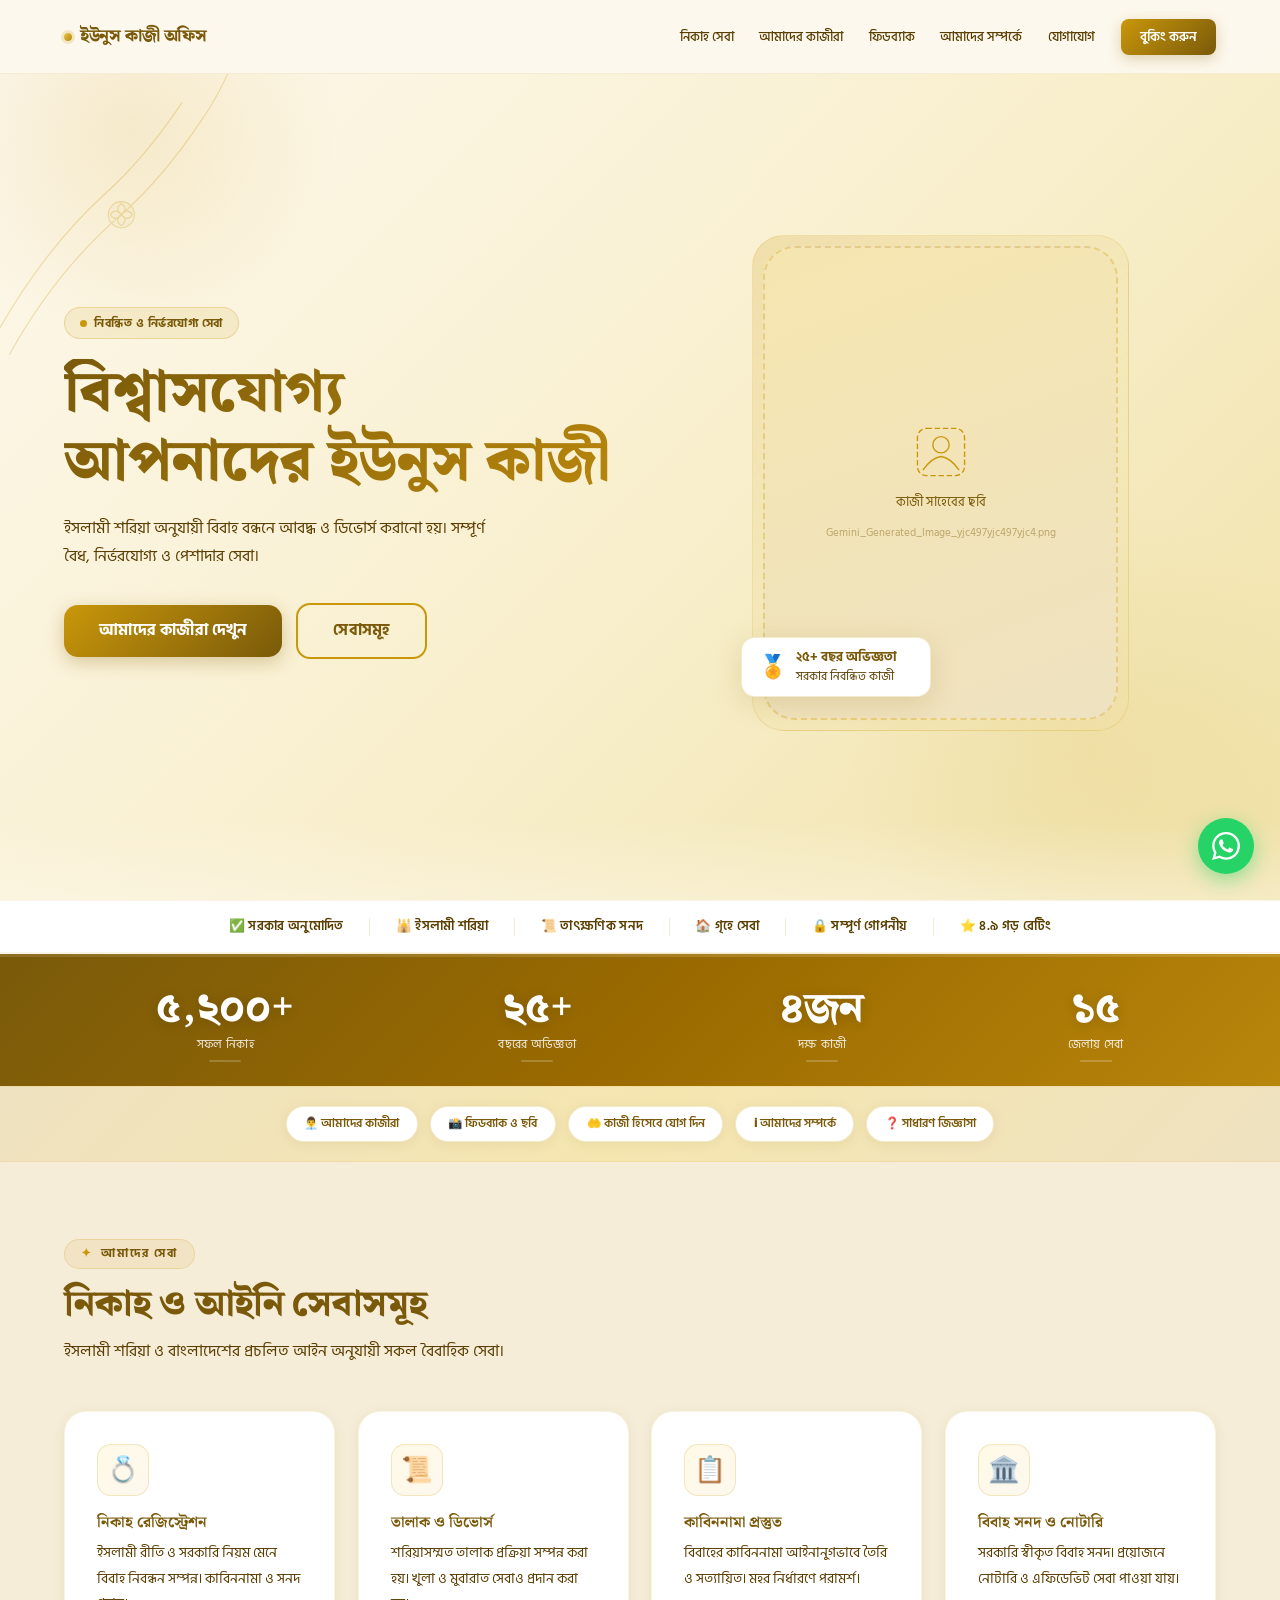
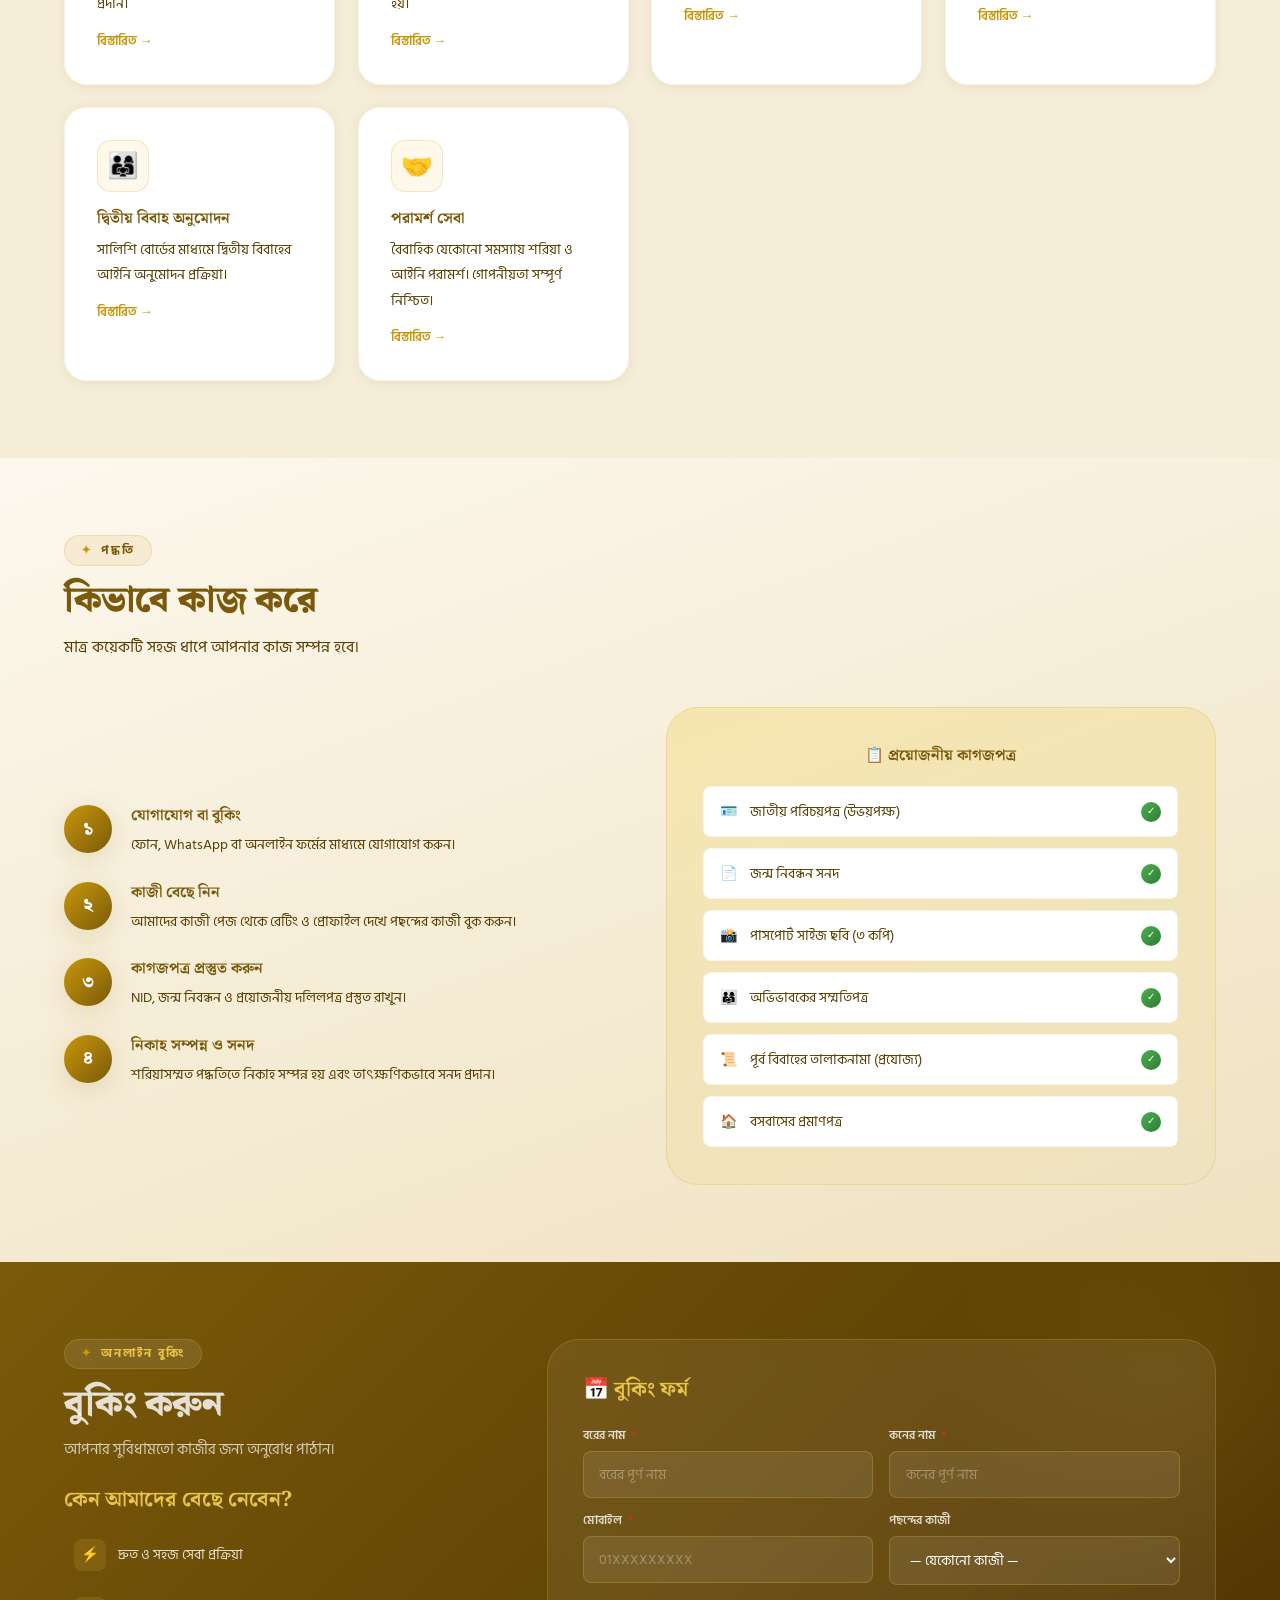
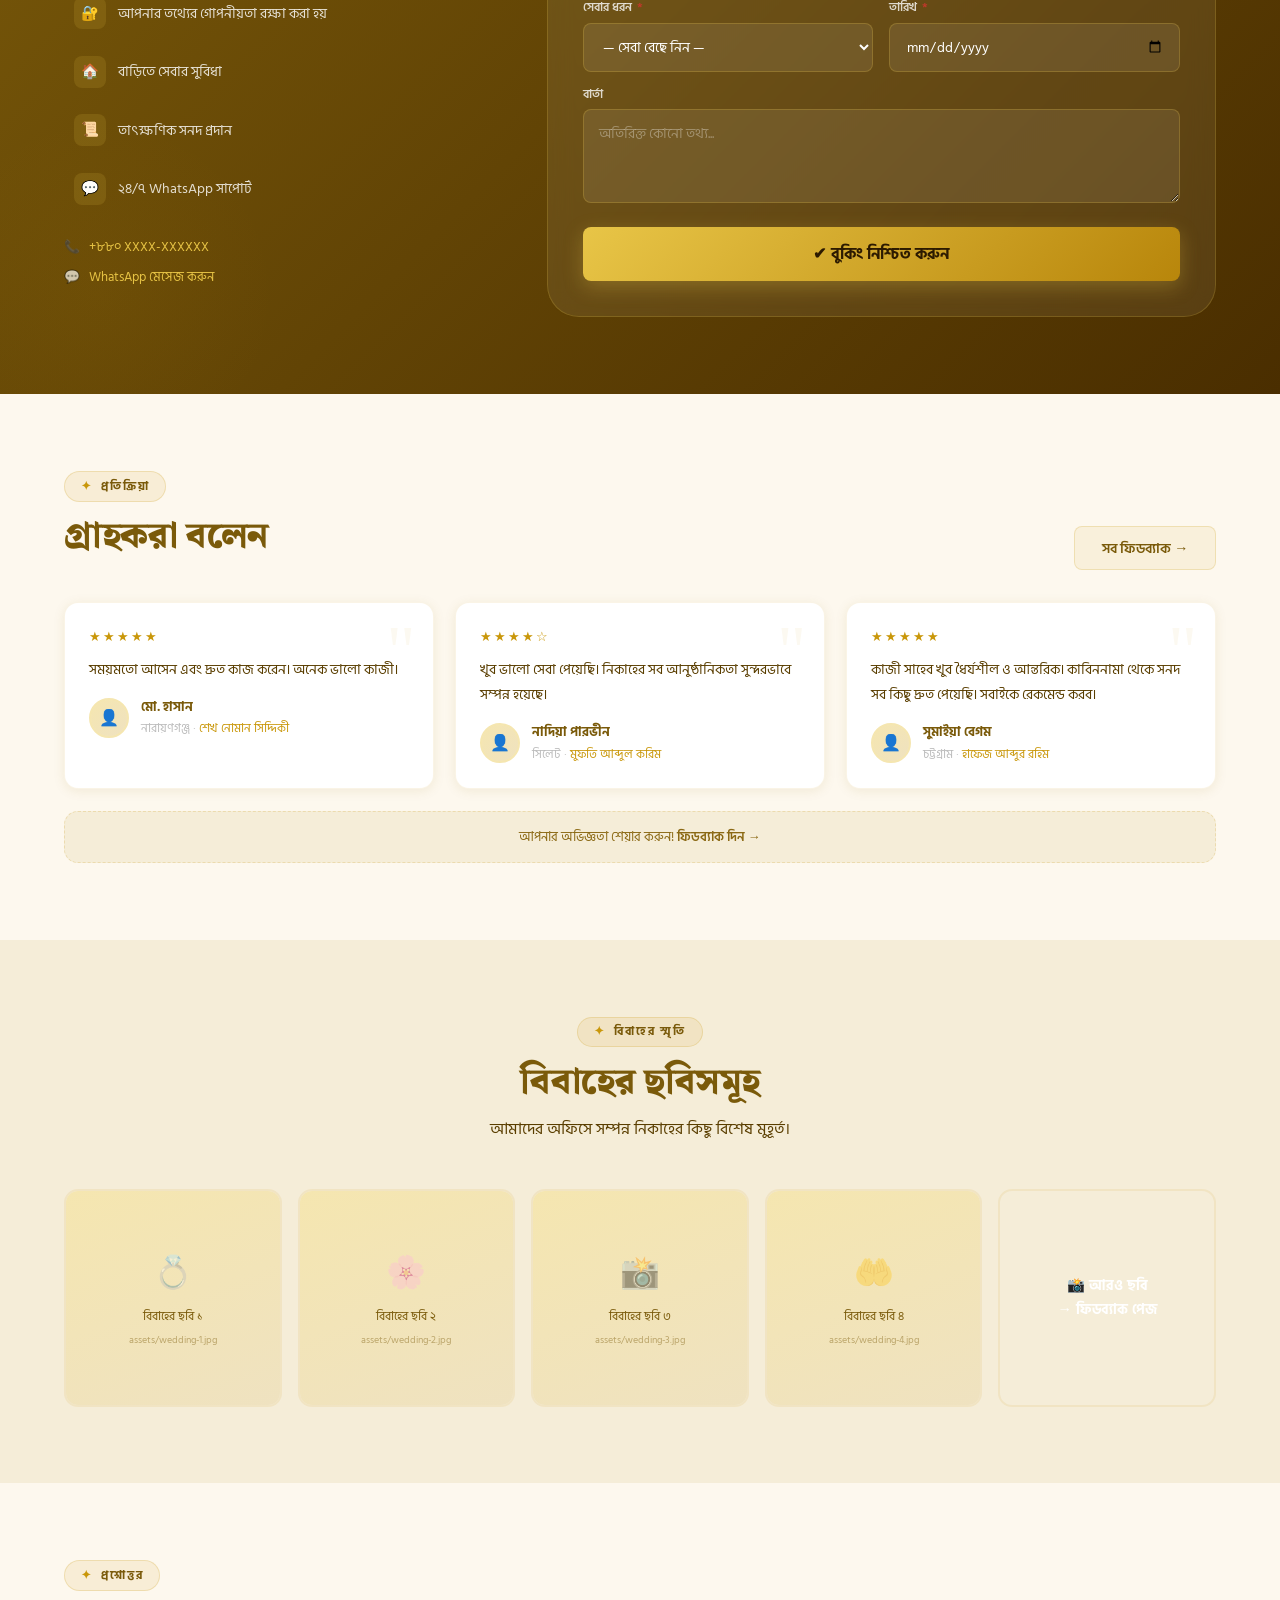
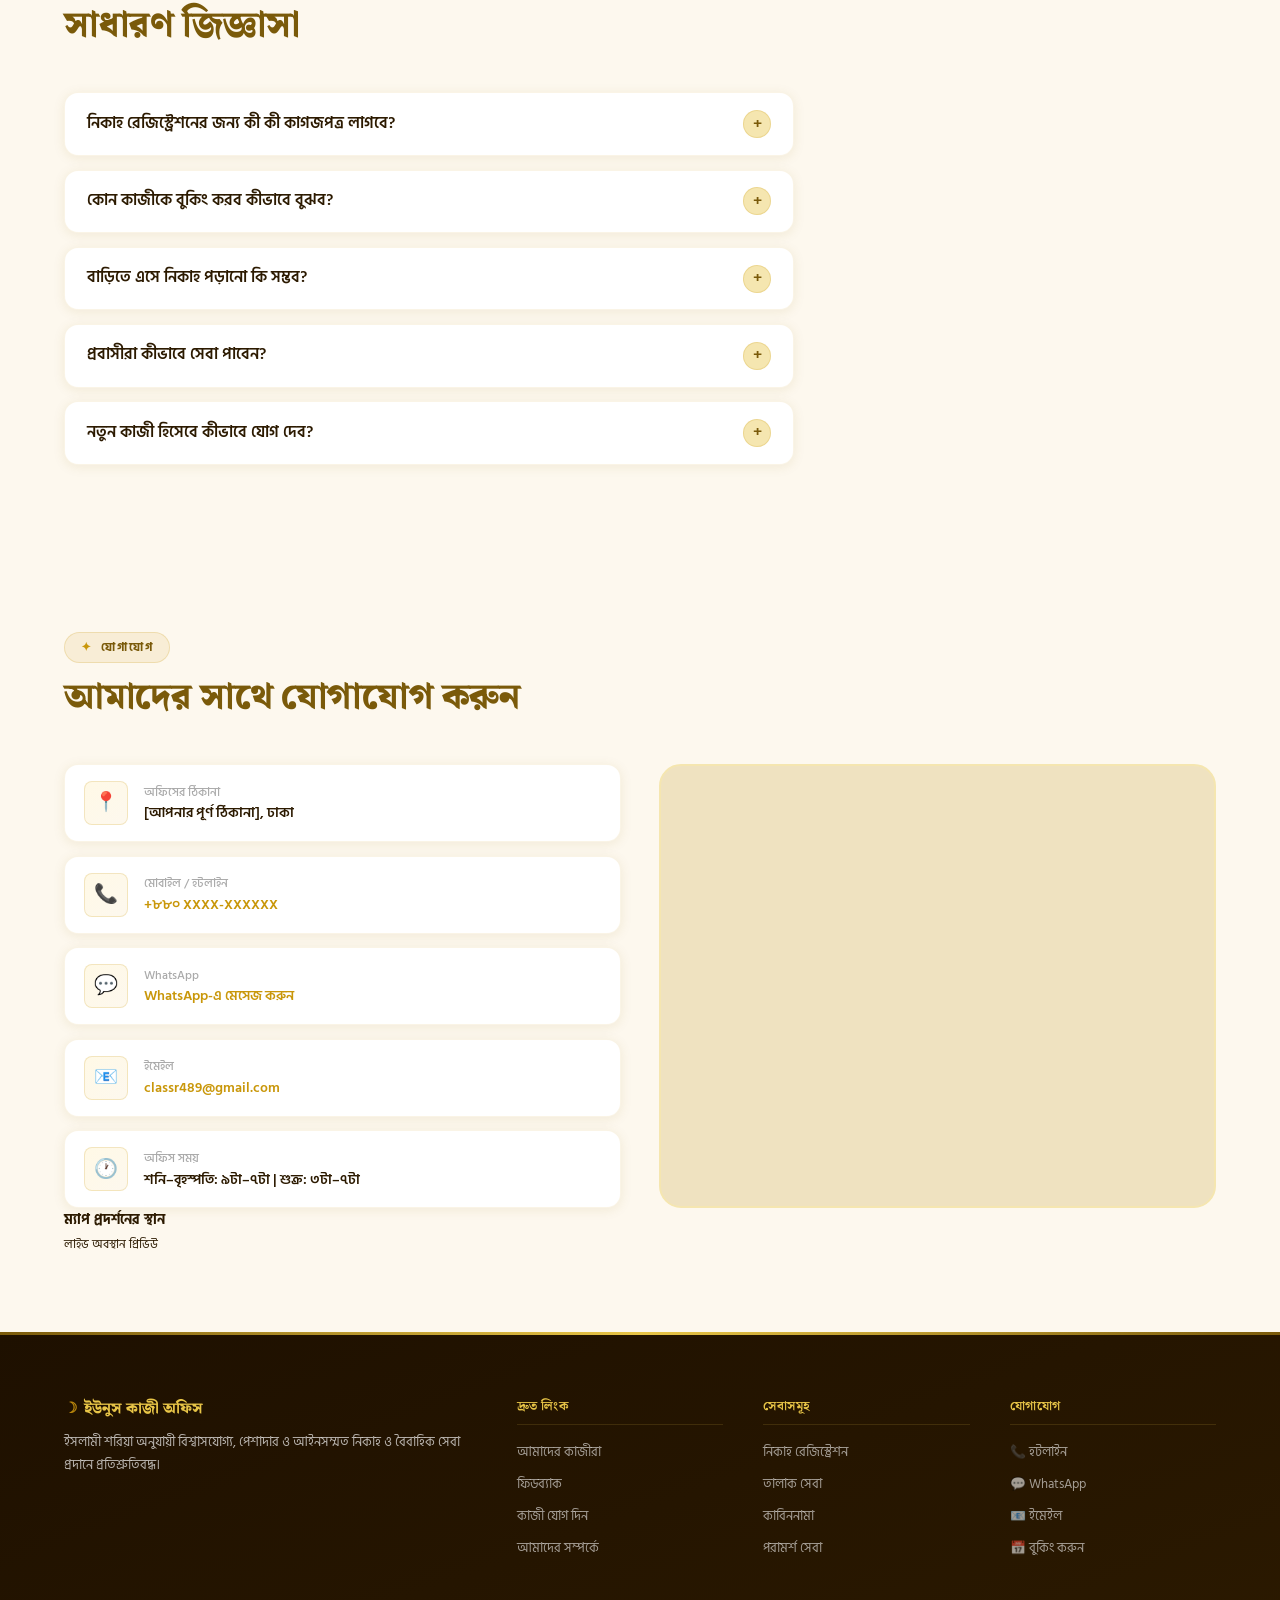
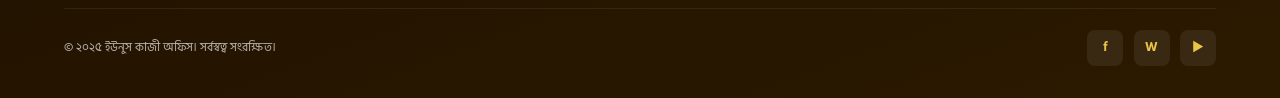
==== commit b16c0762: "Update index.html" ====
--- a/index.html
+++ b/index.html
@@ -66,7 +66,7 @@
       <!-- Kazi profile image container -->
       <div class="hph">
         <svg width="58" height="58" viewBox="0 0 64 64" fill="none"><rect x="6" y="6" width="52" height="52" rx="10" stroke="#C9970A" stroke-width="1.5" stroke-dasharray="6 3"/><circle cx="32" cy="24" r="9" stroke="#C9970A" stroke-width="1.5"/><path d="M12 52 Q22 38 32 37 Q42 38 52 52" stroke="#C9970A" stroke-width="1.5" fill="none"/></svg>
-        <span>কাজী সাহেবের ছবি</span><span style="font-size:.7rem;opacity:.45">assets/kazi-younus.jpg</span>
+        <span>কাজী সাহেবের ছবি</span><span style="font-size:.7rem;opacity:.45">Gemini_Generated_Image_yjc497yjc497yjc4.png</span>
       </div>
       <div class="hfloat"><span class="hfi">🏅</span><div class="hft"><strong>২৫+ বছর অভিজ্ঞতা</strong>সরকার নিবন্ধিত কাজী</div></div>
     </div>
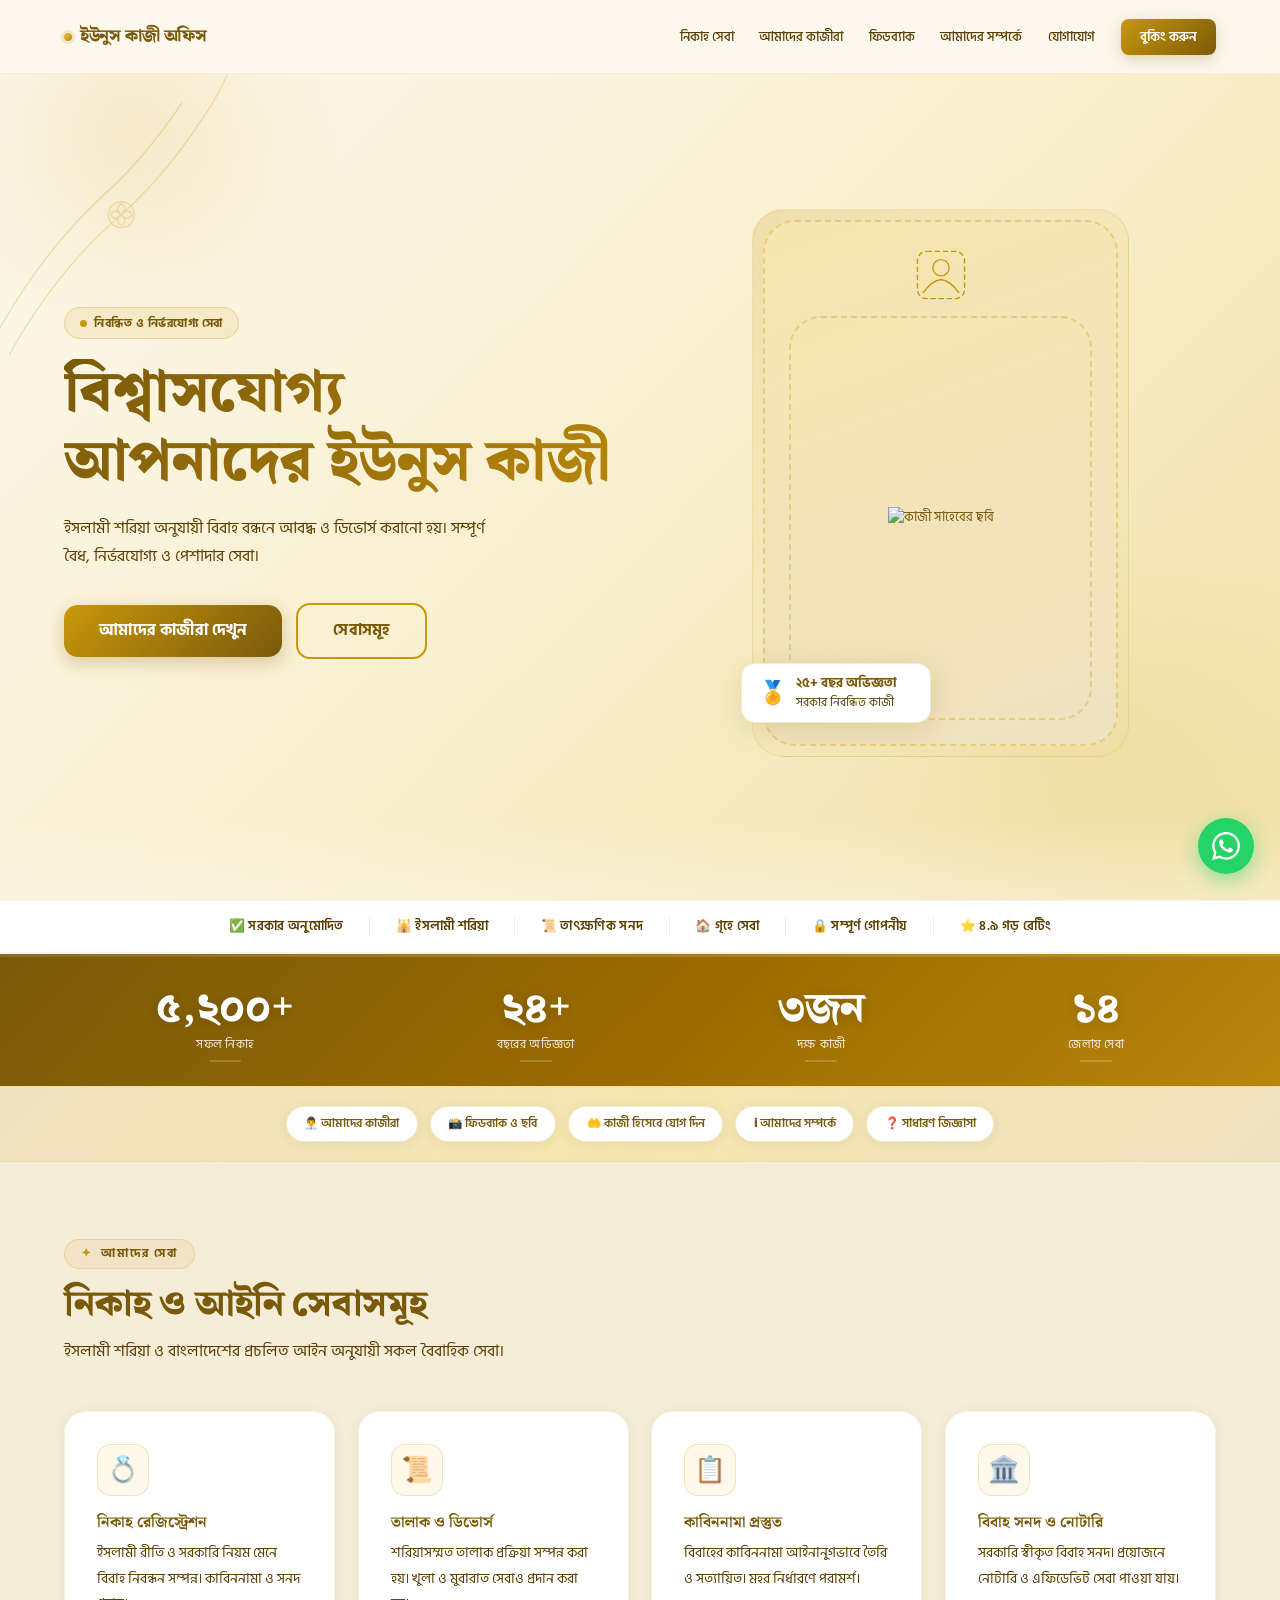
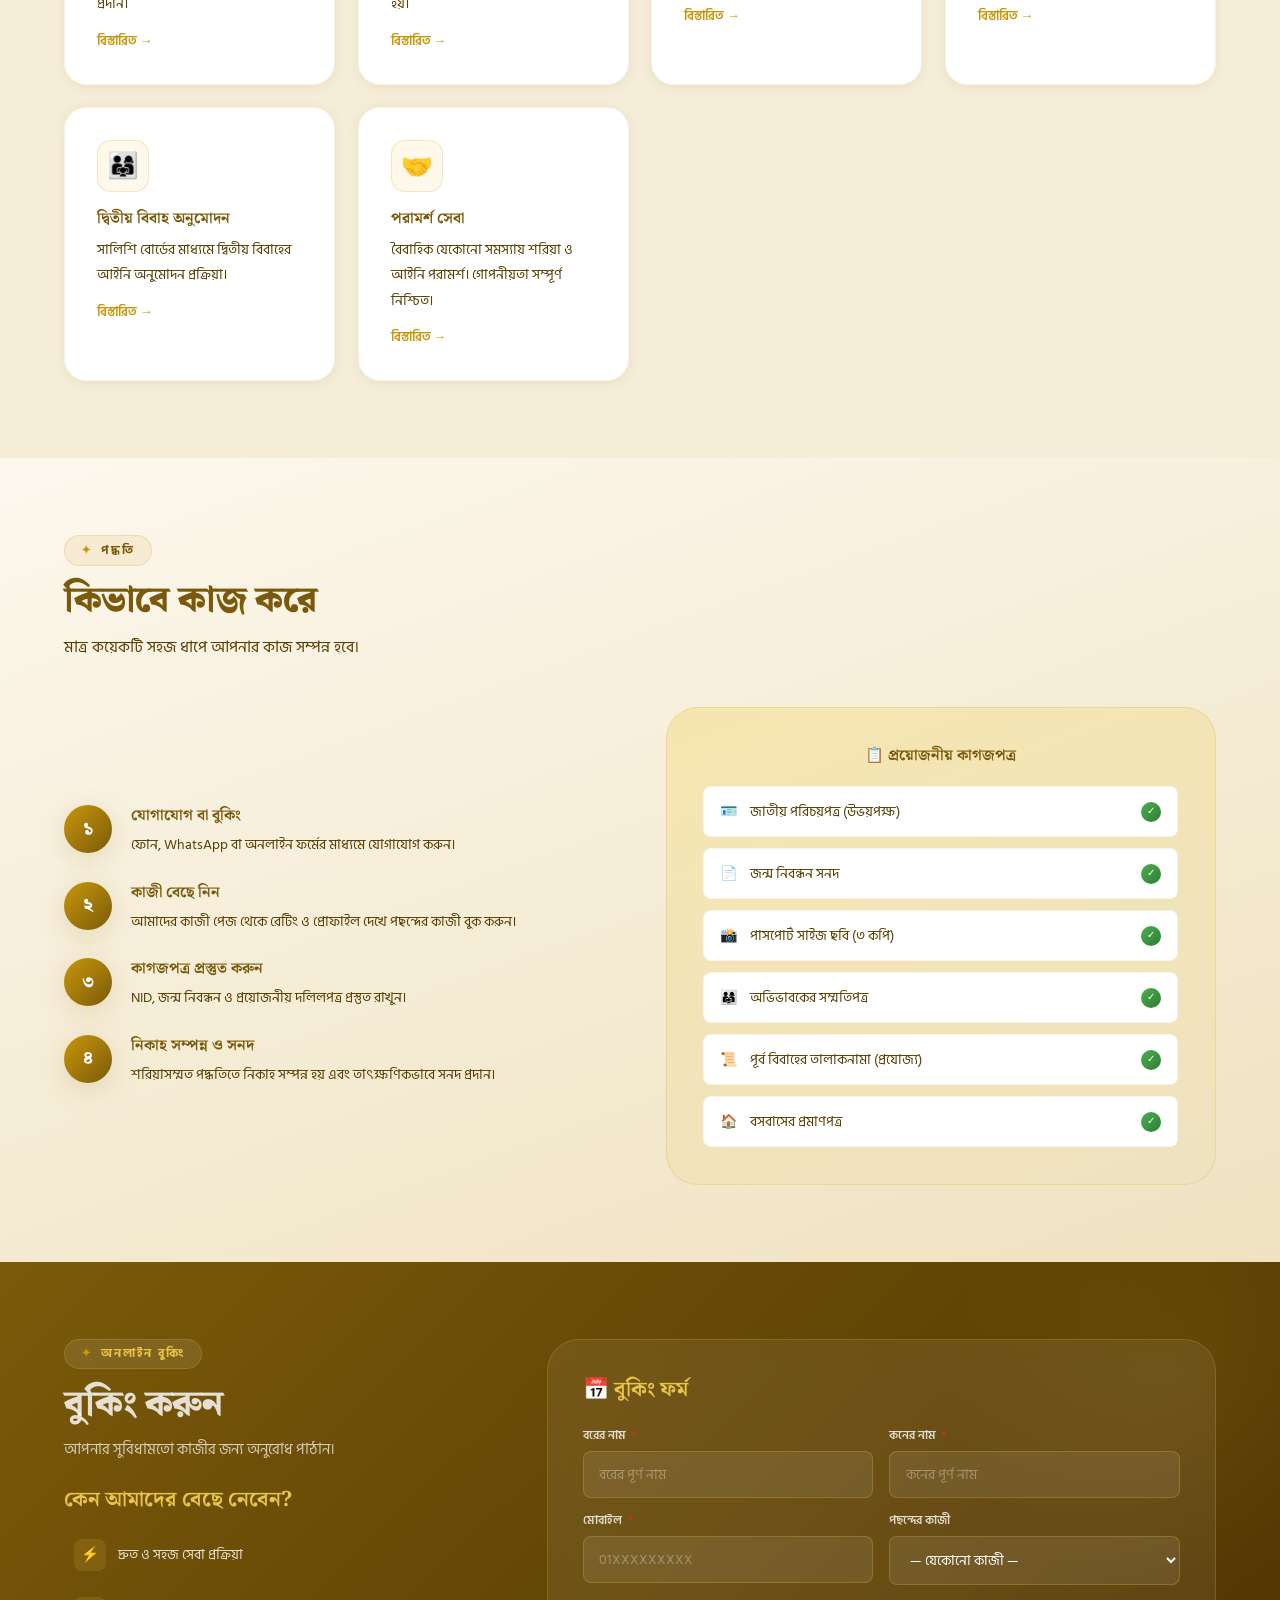
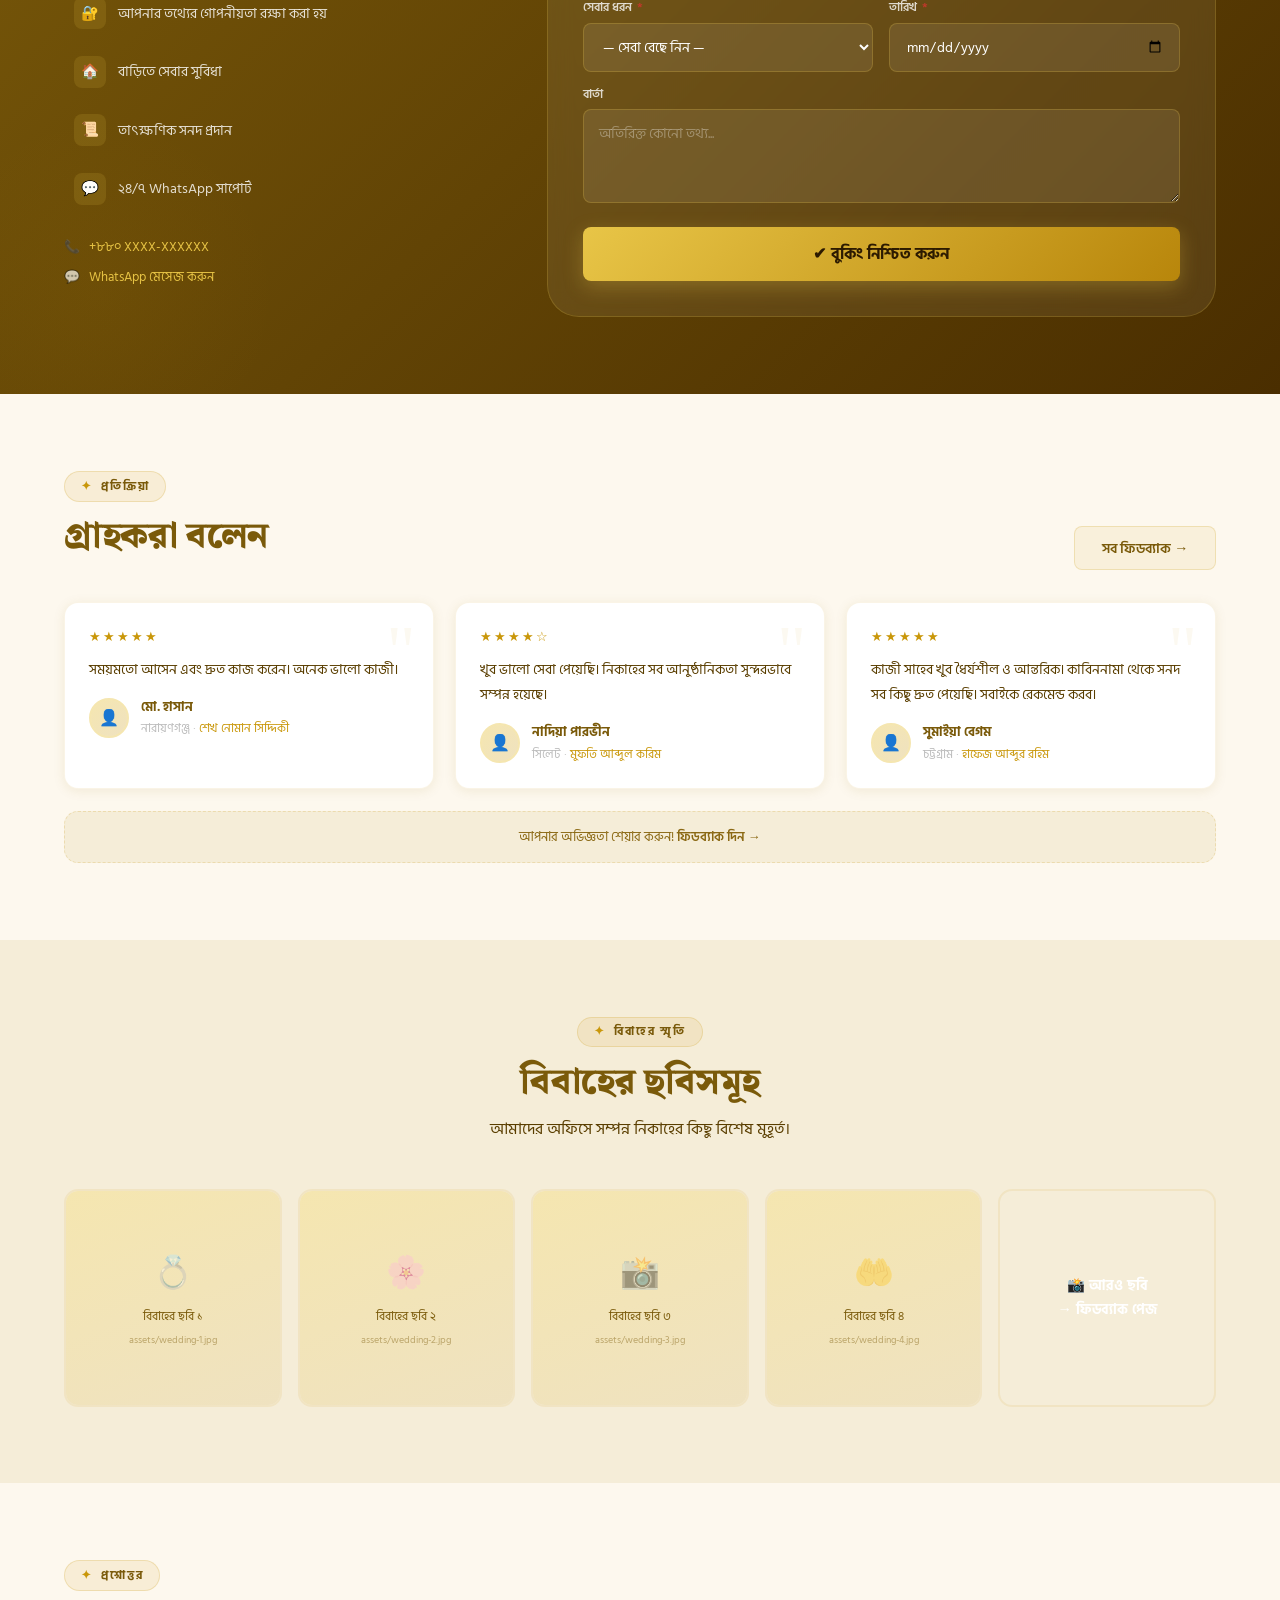
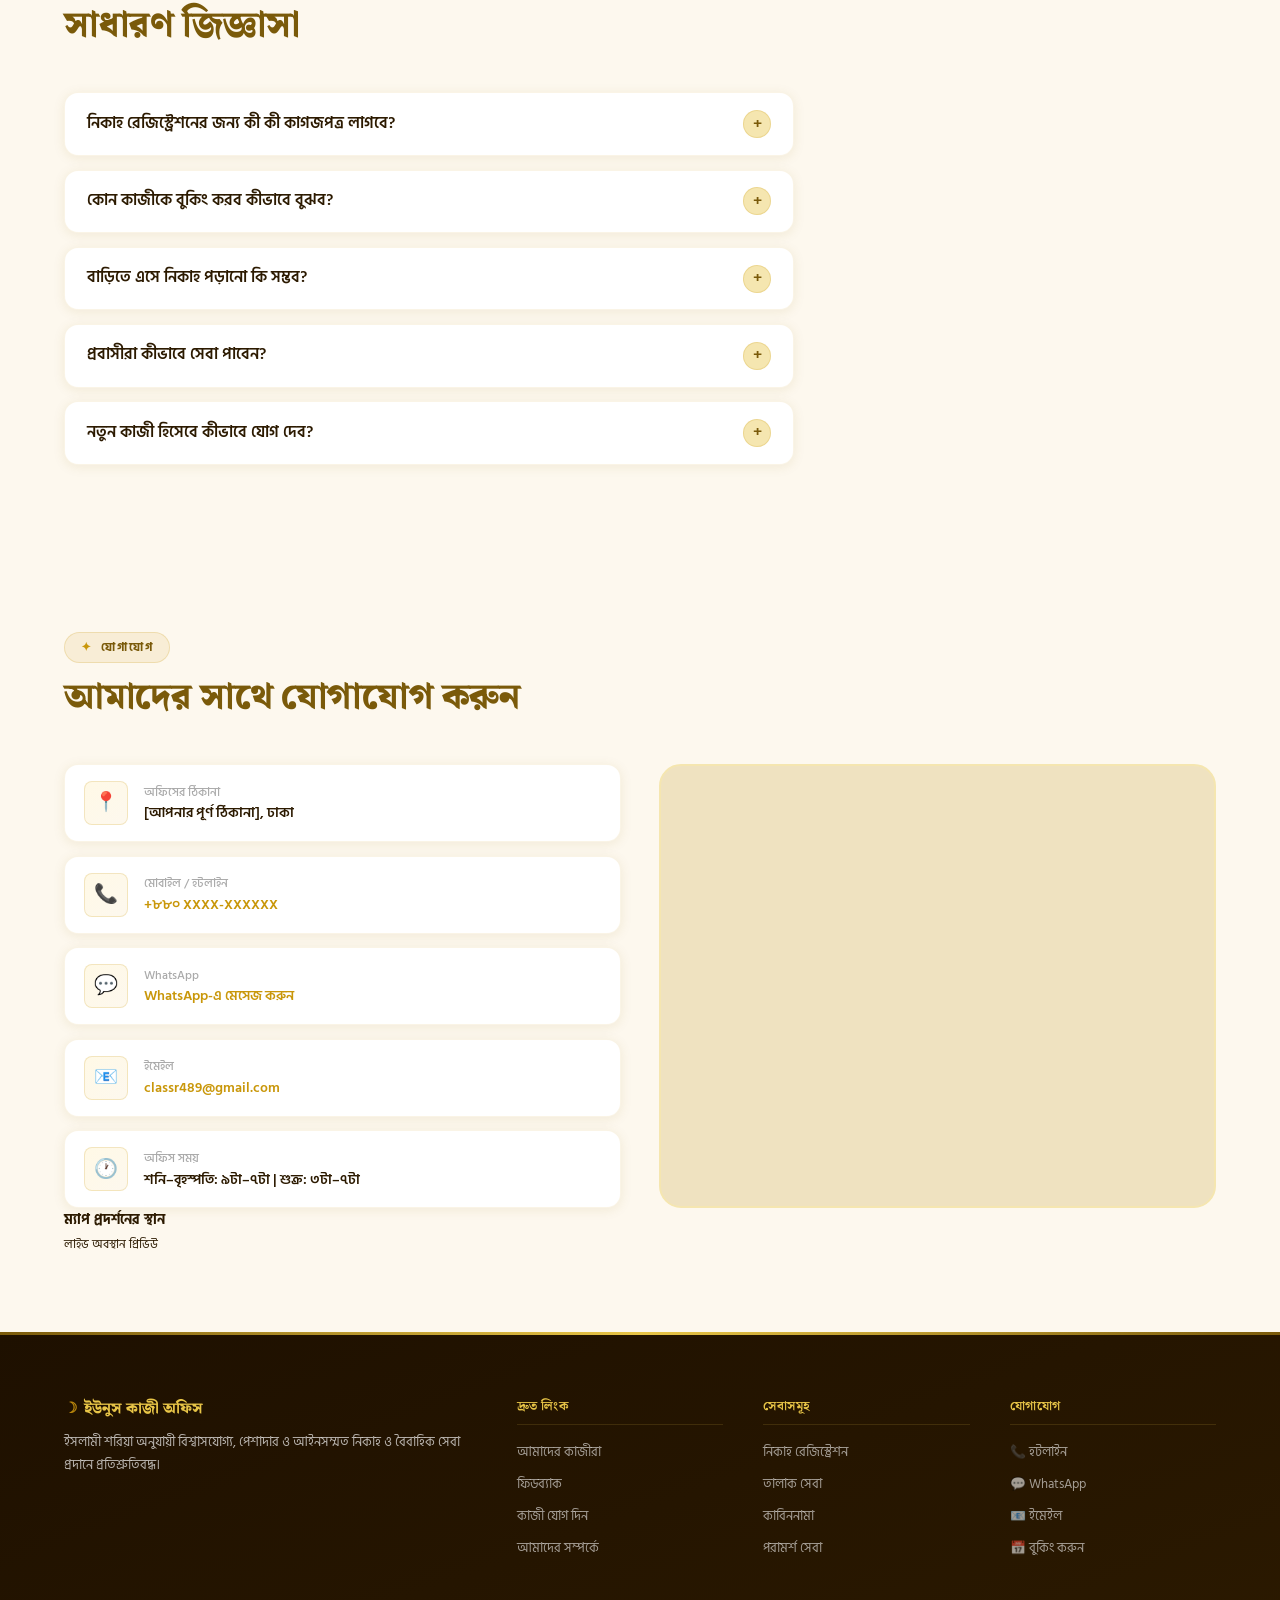
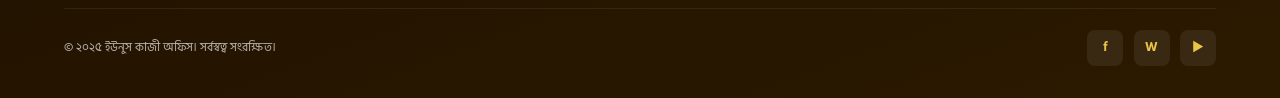
==== commit fefc2af3: "Update index.html" ====
--- a/index.html
+++ b/index.html
@@ -66,7 +66,12 @@
       <!-- Kazi profile image container -->
       <div class="hph">
         <svg width="58" height="58" viewBox="0 0 64 64" fill="none"><rect x="6" y="6" width="52" height="52" rx="10" stroke="#C9970A" stroke-width="1.5" stroke-dasharray="6 3"/><circle cx="32" cy="24" r="9" stroke="#C9970A" stroke-width="1.5"/><path d="M12 52 Q22 38 32 37 Q42 38 52 52" stroke="#C9970A" stroke-width="1.5" fill="none"/></svg>
-        <span>কাজী সাহেবের ছবি</span><span style="font-size:.7rem;opacity:.45">Gemini_Generated_Image_yjc497yjc497yjc4.png</span>
+        <div class="hph">
+    <img
+        src="assets/Gemini_Generated_Image_yjc497yjc497yjc4.png"
+        alt="কাজী সাহেবের ছবি"
+        class="kazi-image">
+</div>
       </div>
       <div class="hfloat"><span class="hfi">🏅</span><div class="hft"><strong>২৫+ বছর অভিজ্ঞতা</strong>সরকার নিবন্ধিত কাজী</div></div>
     </div>
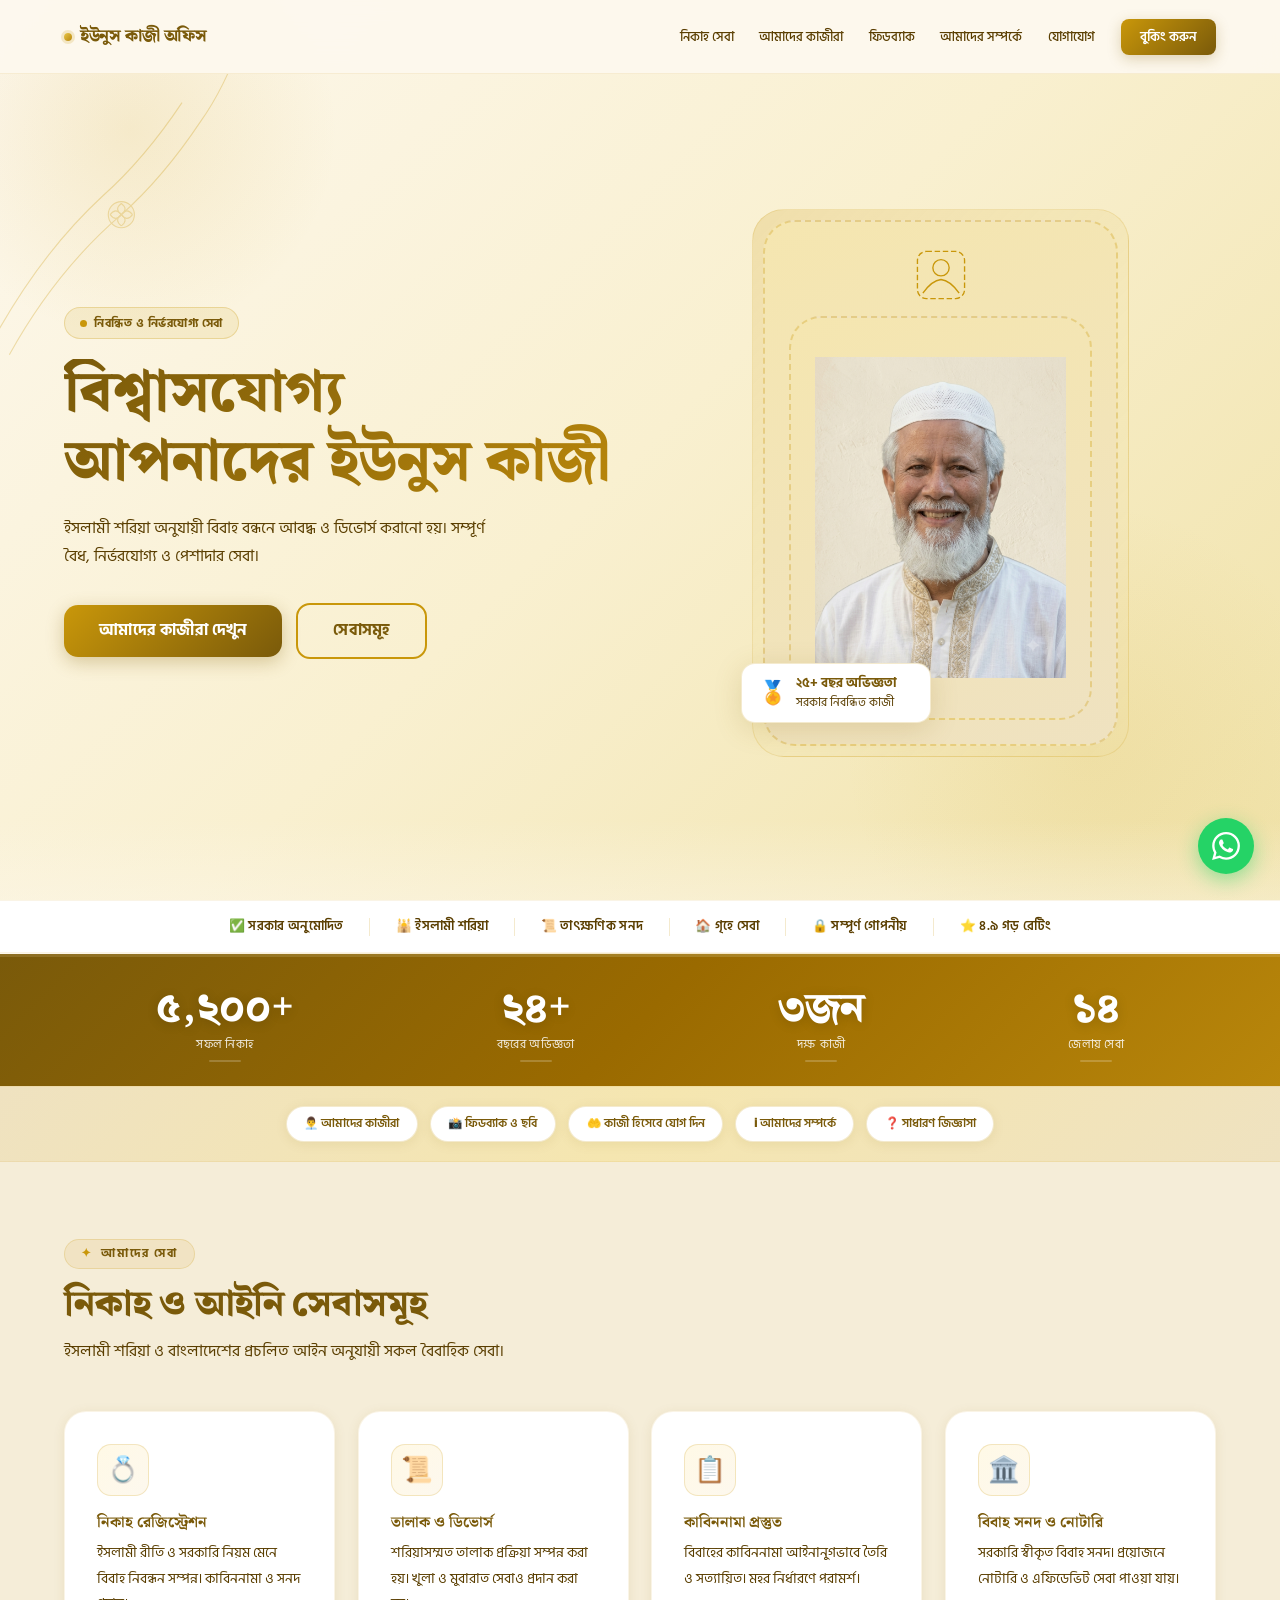
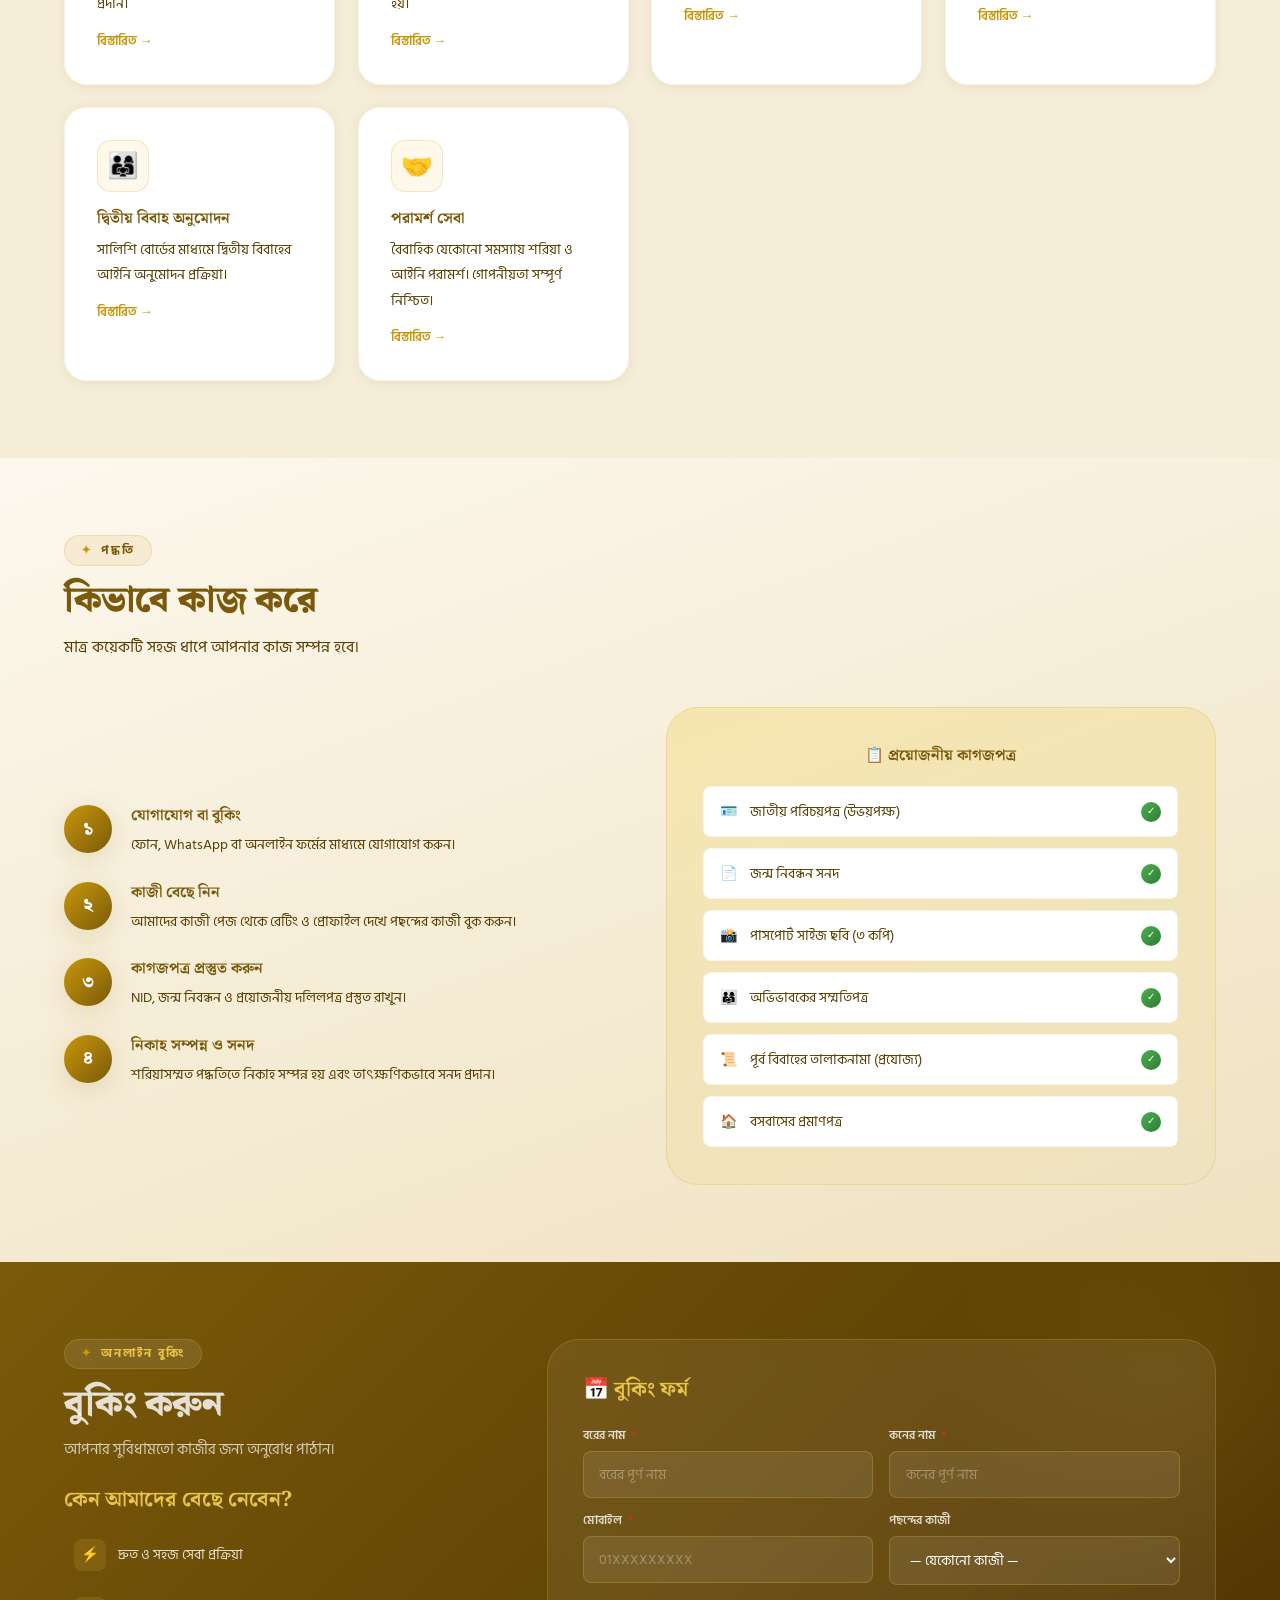
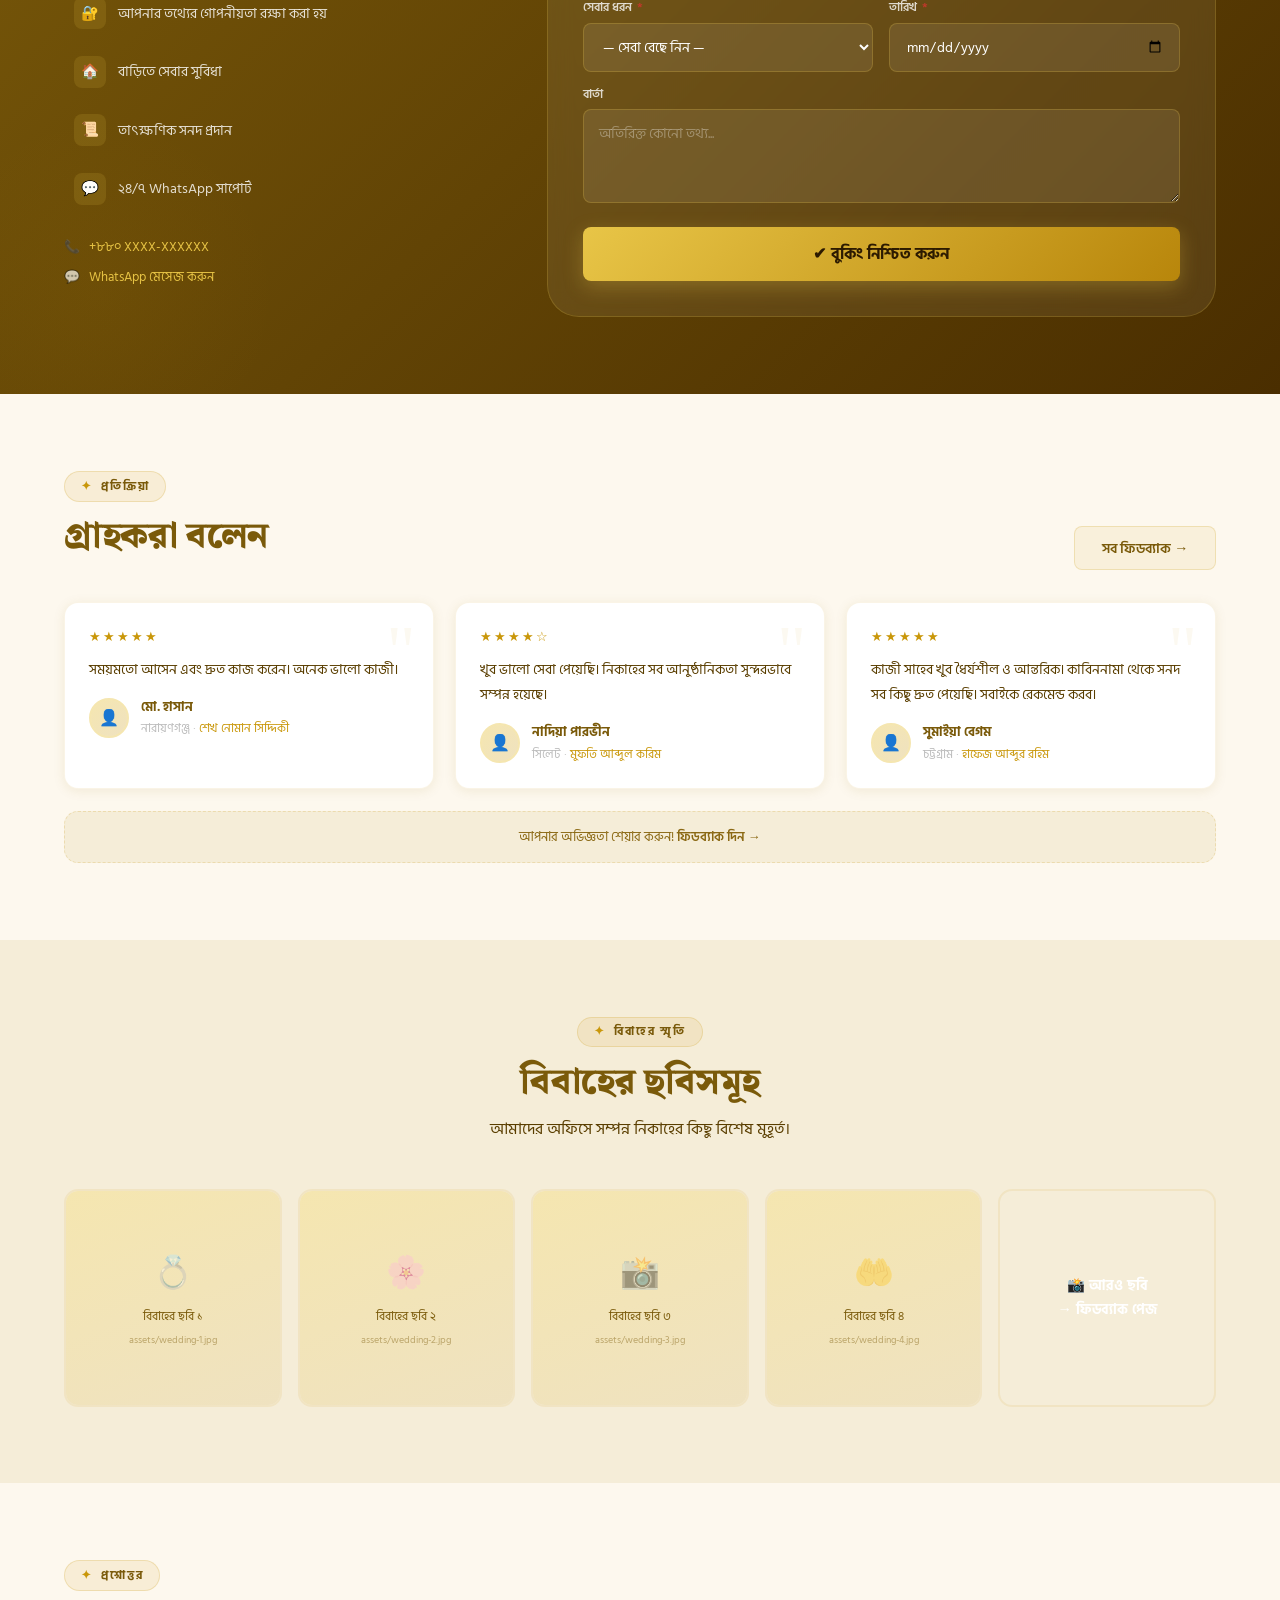
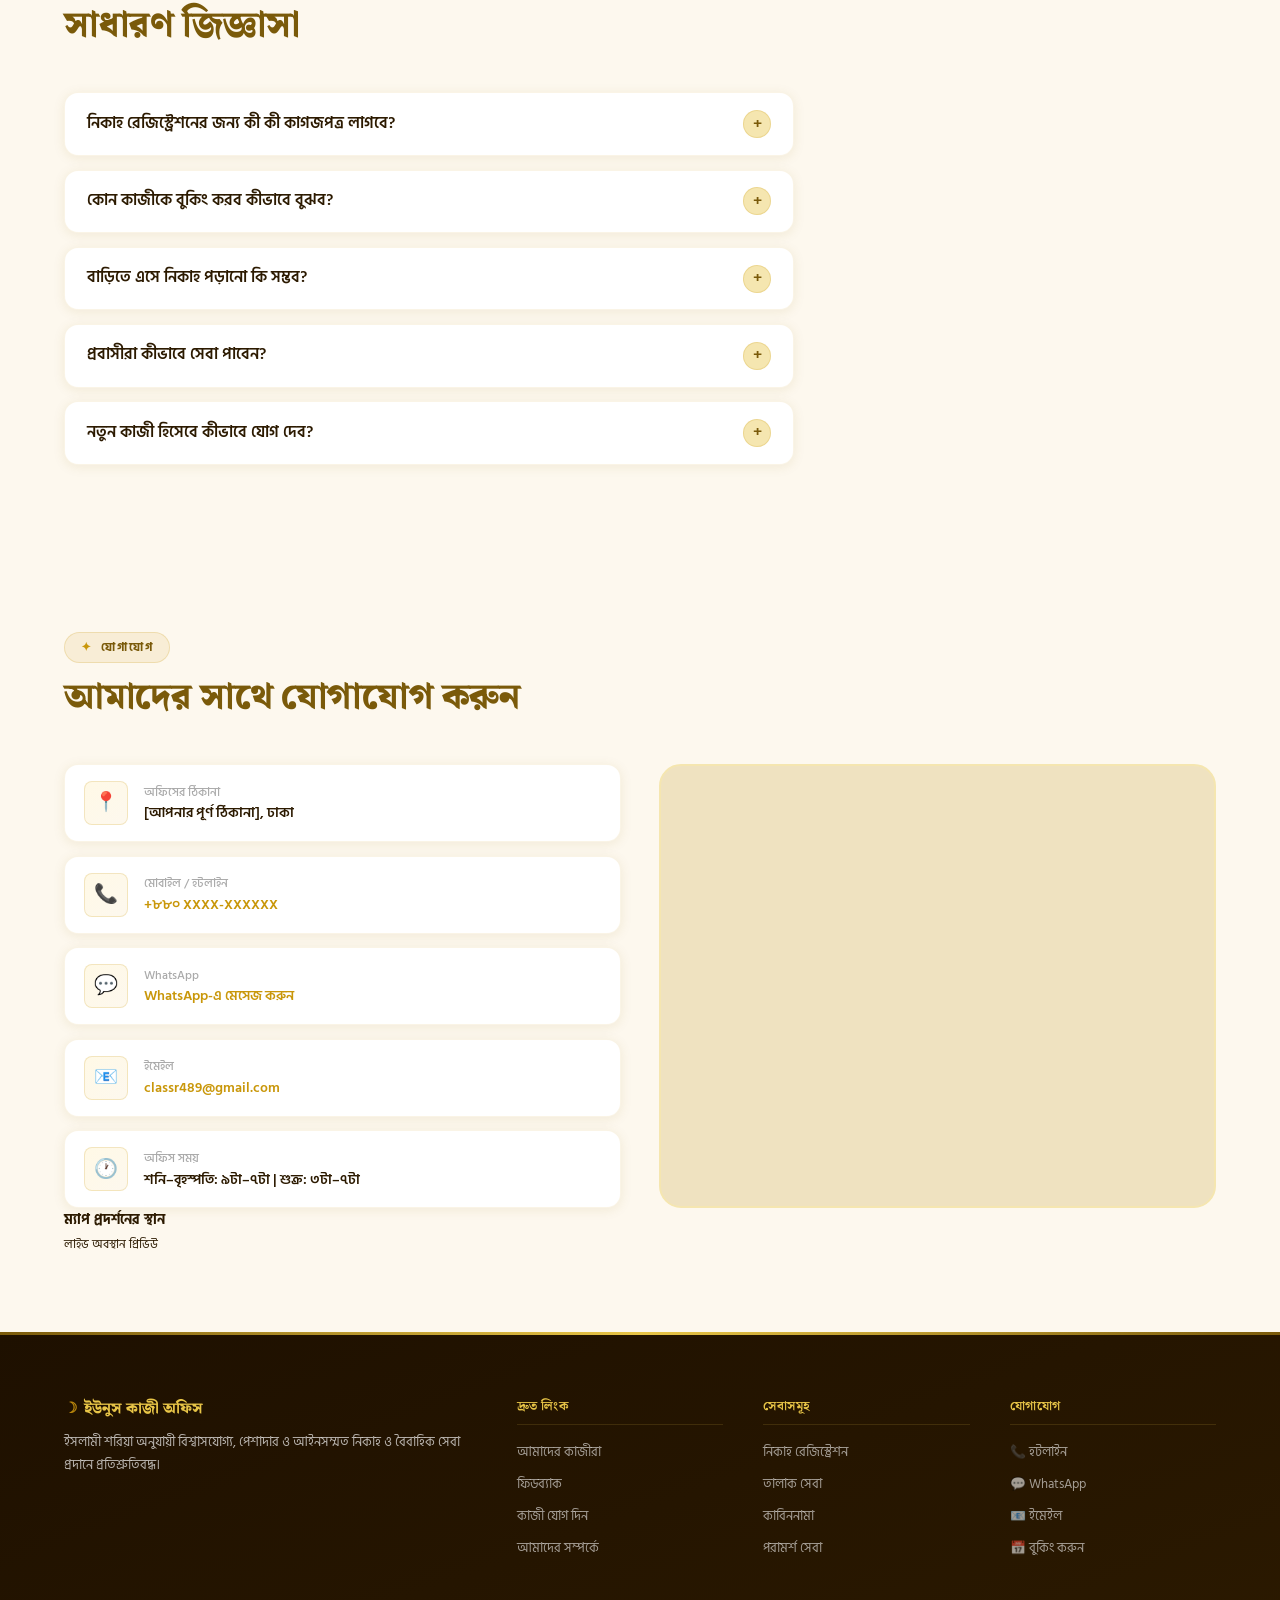
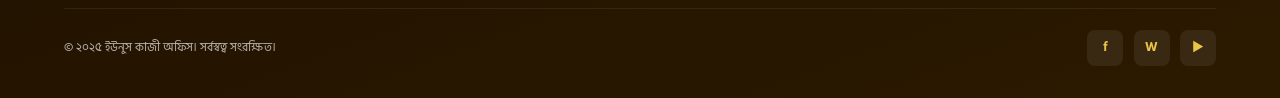
==== commit a24a720a: "Update index.html" ====
--- a/index.html
+++ b/index.html
@@ -68,7 +68,7 @@
         <svg width="58" height="58" viewBox="0 0 64 64" fill="none"><rect x="6" y="6" width="52" height="52" rx="10" stroke="#C9970A" stroke-width="1.5" stroke-dasharray="6 3"/><circle cx="32" cy="24" r="9" stroke="#C9970A" stroke-width="1.5"/><path d="M12 52 Q22 38 32 37 Q42 38 52 52" stroke="#C9970A" stroke-width="1.5" fill="none"/></svg>
         <div class="hph">
     <img
-        src="assets/Gemini_Generated_Image_yjc497yjc497yjc4.png"
+        src="Gemini_Generated_Image_yjc497yjc497yjc4.png"
         alt="কাজী সাহেবের ছবি"
         class="kazi-image">
 </div>
